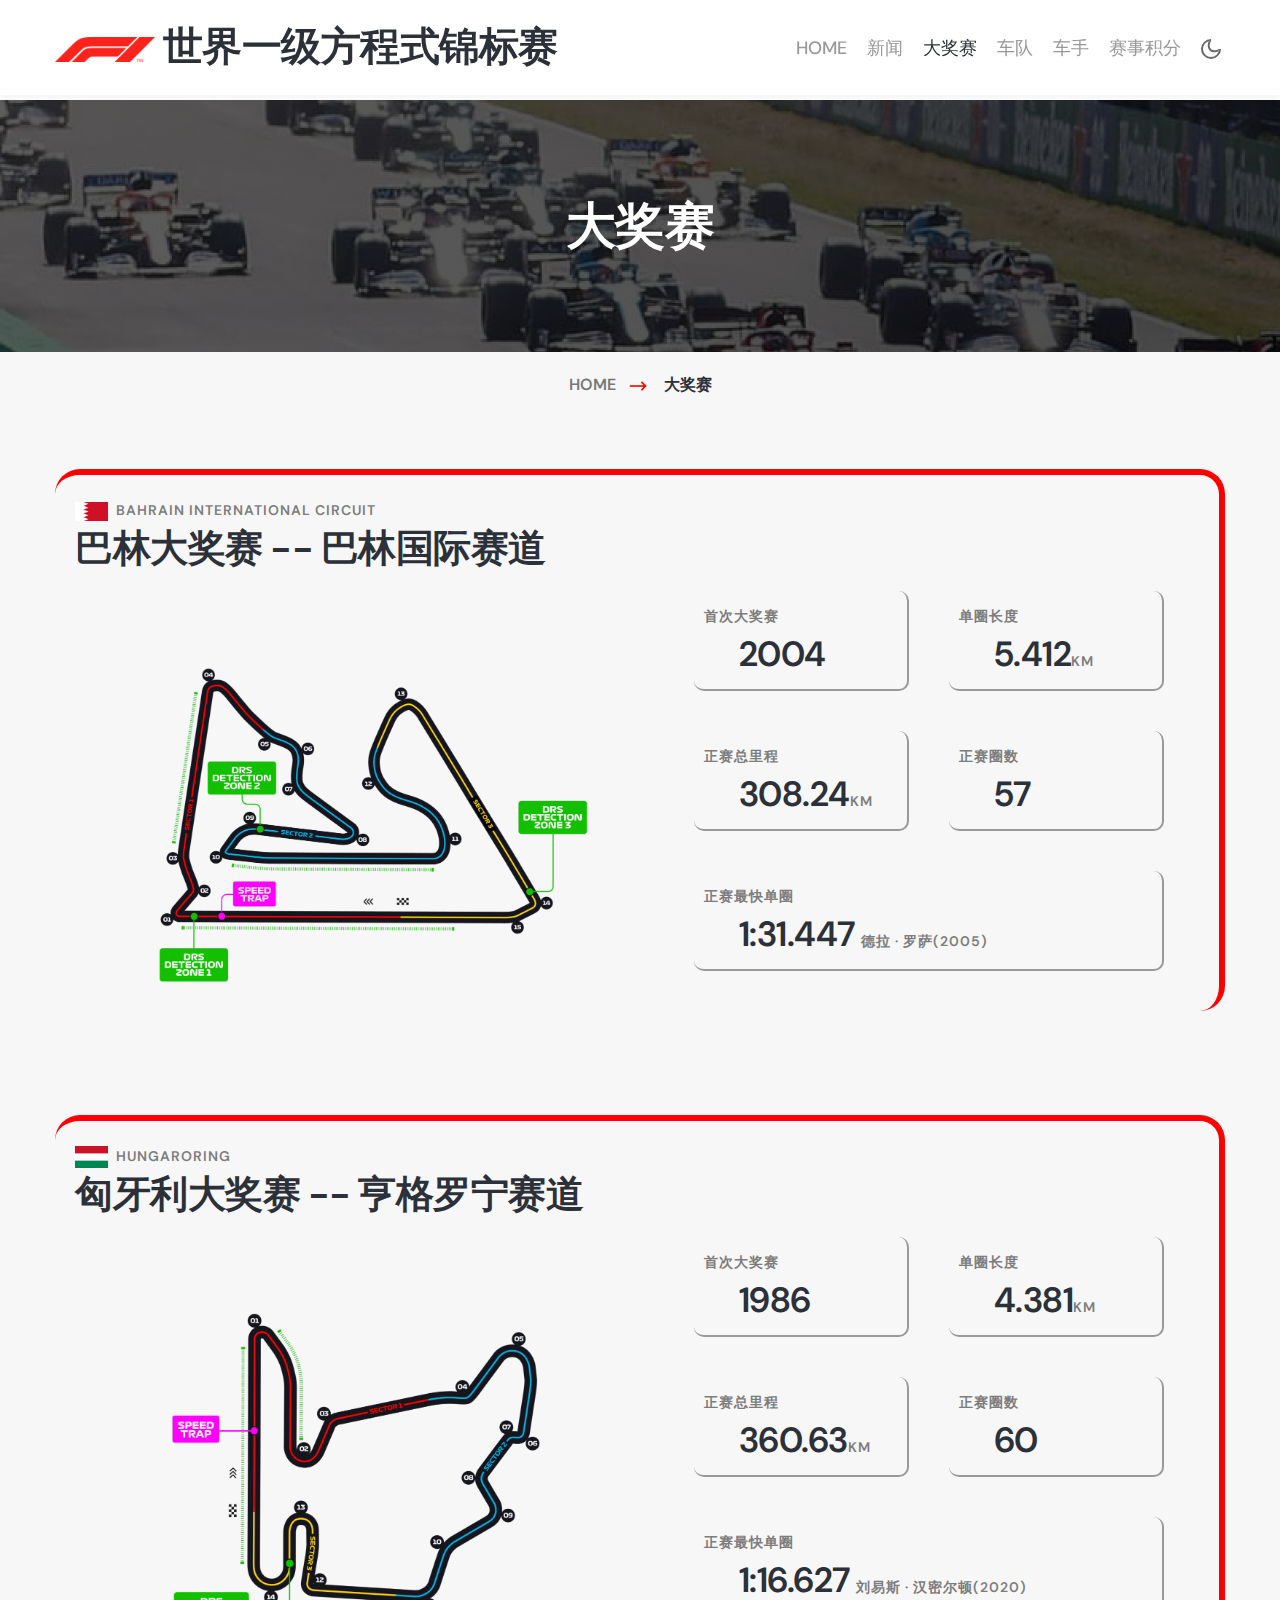
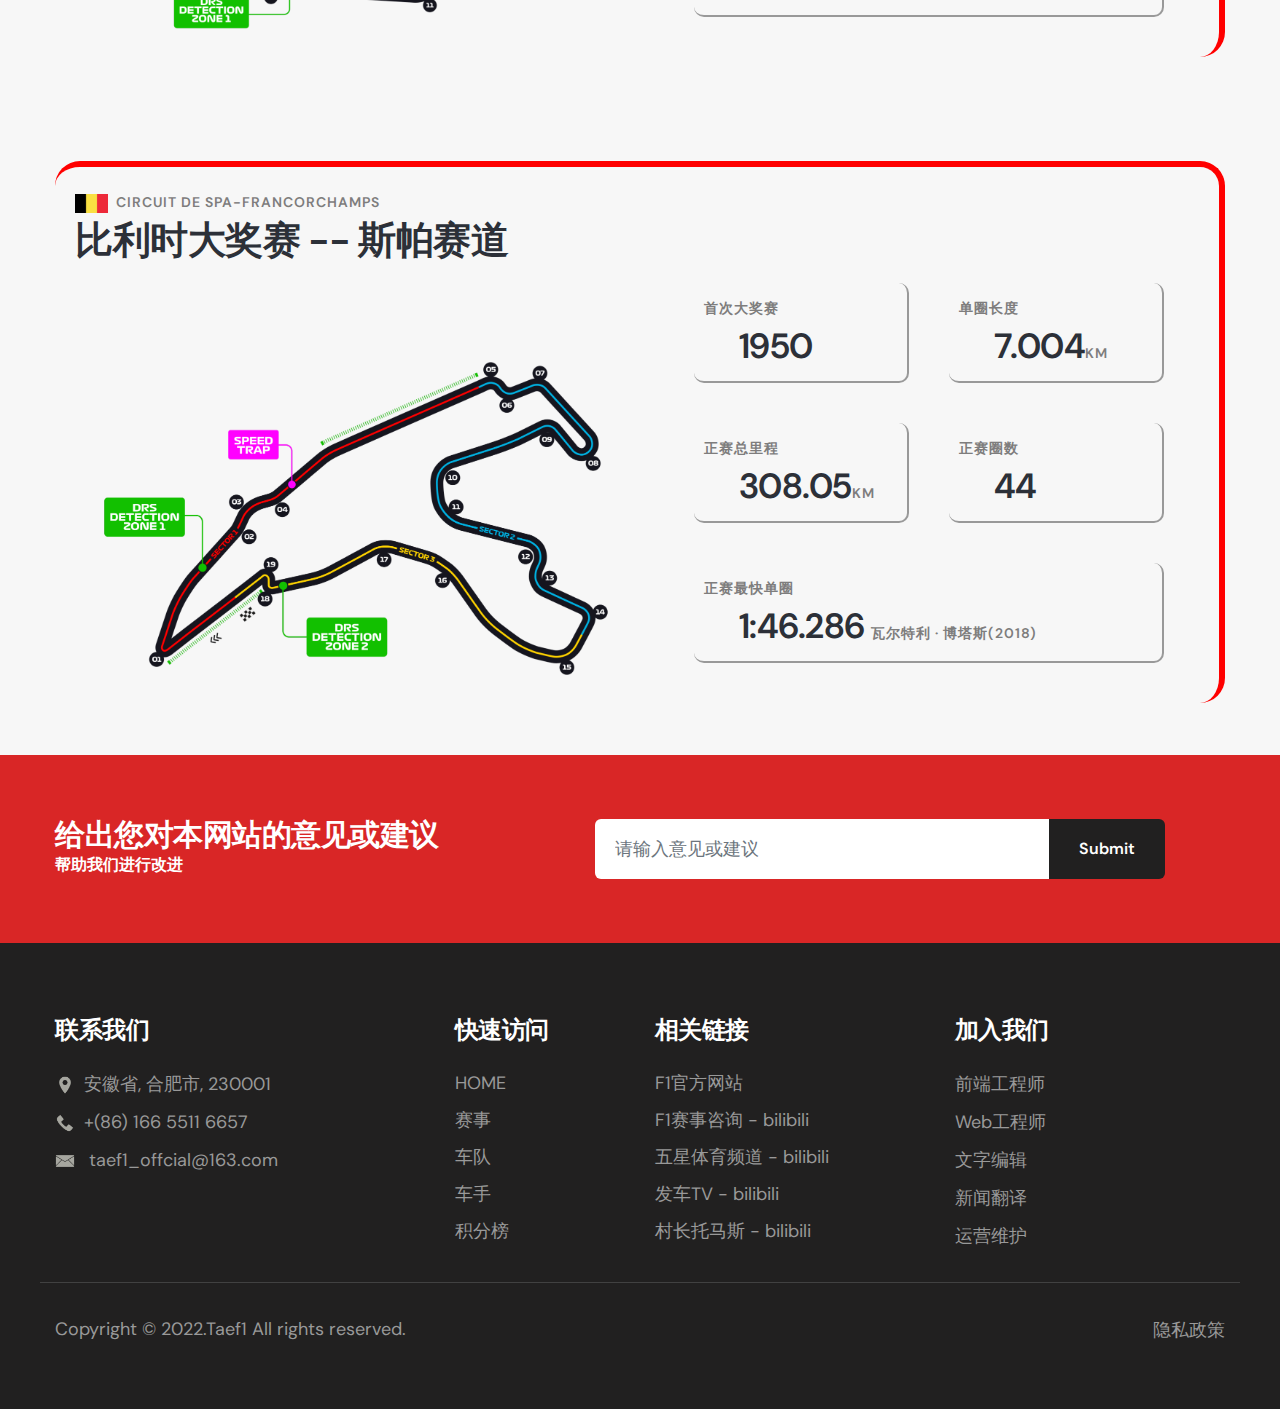
==== html/about.html @ f17443d4 "220803html_all" ====
<!doctype html>
<html lang="en">

<head>
    <!-- Required meta tags -->
    <meta charset="utf-8">
    <meta name="viewport" content="width=device-width, initial-scale=1, shrink-to-fit=no">

    <title>大奖赛</title>

    <!-- Google fonts -->
    <link href="https://fonts.googleapis.com/css2?family=DM+Sans:wght@400;700&display=swap" rel="stylesheet">

    <!-- Template CSS -->
    <link rel="stylesheet" href="assets/css/style-starter.css">
    <link rel="icon" href="assets/images/hel.ico" type="image/x-icon">
</head>

<body>
    <!-- header -->
    <header id="site-header" class="fixed-top">
        <section class="w3l-header-4">
            <div class="container">
                <nav class="navbar navbar-expand-lg navbar-light">
                    <h1>
                        <a class="navbar-brand" href="index.html">
                            <img src="assets/images/f1logo.png" alt="logo"
                                 class="img-fluid" width="100" height="77">
                            世界一级方程式锦标赛
                        </a>
                    </h1>
                    <button class="navbar-toggler collapsed" type="button" data-toggle="collapse" data-target="#navbarNav"
                            aria-controls="navbarNav" aria-expanded="false" aria-label="Toggle navigation">
                        <img src="assets/images/menu.png" alt="logo"
                             class="img-fluid" width="20">
                    </button>

                    <div class="collapse navbar-collapse" id="navbarNav">
                        <ul class="navbar-nav ml-auto">
                            <li class="nav-item @@home_active">
                                <a class="nav-link" href="index.html">HOME</a>
                            </li>
                            <li class="nav-item @@about_active">
                                <a class="nav-link" href="news.html">新闻</a>
                            </li>
                            <li class="nav-item active">
                                <a class="nav-link" href="about.html">大奖赛</a>
                            </li>
                            <li class="nav-item @@teams__active">
                                <a class="nav-link" href="services.html">车队</a>
                            </li>
                            <li class="nav-item @@drivers__active">
                                <a class="nav-link" href="contact.html">车手</a>
                            </li>
                            <li class="nav-item @@points__active">
                                <a class="nav-link" href="points.html">赛事积分</a>
                            </li>
                        </ul>

                        <!-- //toggle switch for light and dark theme -->
                    </div>
                    <!-- toggle switch for light and dark theme -->
                    <div class="mobile-position">
                        <nav class="navigation">
                            <div class="theme-switch-wrapper">
                                <label class="theme-switch" for="checkbox">
                                    <input type="checkbox" id="checkbox">
                                    <div class="mode-container">
                                        <i class="gg-sun"></i>
                                        <i class="gg-moon"></i>
                                    </div>
                                </label>
                            </div>
                        </nav>
                    </div>
                </nav>
            </div>
        </section>
    </header>
    <!-- //header -->

    <section class="w3l-about-breadcrumb">
        <div class="breadcrumb-bg-about py-5">
            <div class="container py-lg-5 py-md-3">
                <h2 class="title">大奖赛</h2>
            </div>
        </div>
    </section>
    <section class="w3l-breadcrumb">
        <div class="container">
            <ul class="breadcrumbs-custom-path">
                <li><a href="index.html">HOME</a></li>
                <li class="active">
                    &ensp;<img src="assets/images/arrow.png" alt="arr"
                               class="img-fluid" width="20" height="20" />&ensp;&ensp;大奖赛
                </li>
            </ul>
        </div>
    </section>
    <!--巴林大奖赛-->
    <section class="w3l-bottom-grids-6 py-1" id="bah">
        <div class="container py-lg-5 py-md-3">
            <div class="about-block">
                <div class="grid" id="gridintrod">
                    <h6 class="title-small">
                        <img src="assets/images/bahflag.png" alt="bahflag"
                             class="img-fluid"
                             width="33" height="30">&ensp;Bahrain International Circuit
                    </h6>
                    <h3 class="title-big">
                        巴林大奖赛 -- 巴林国际赛道
                    </h3>
                    <div class="midd-w3 py-0">
                        <div class="container py-lg-0 py-md-3">
                            <div class="row">
                                <div class="col-lg-6-5">
                                    <div class="position-relative">
                                        <br /><br /><br /><br />
                                        <img src="assets/images/grid/bah.png"
                                             alt="playeroftheday"
                                             class="radius-image img-fluid">
                                    </div>
                                </div>

                                <div class="col-lg-6 mt-lg-0 mt-md-5 mt-4 align-self">
                                    <p class="mt-4">
                                        <div class="grid-small">
                                            <h3 class="title-small">单圈长度</h3>
                                            <h3 class="title-big-g">
                                                &emsp;5.412<span class="spanStyle">km</span>
                                            </h3>
                                        </div>
                                        <div class="grid-small">
                                            <h3 class="title-small">首次大奖赛</h3>
                                            <h3 class="title-big-g">&emsp;2004</h3>
                                        </div>
                                    </p>
                                    <div class="grid-small">
                                        <h3 class="title-small">正赛圈数</h3>
                                        <h3 class="title-big-g">&emsp;57</h3>
                                    </div>
                                    <div class="grid-small">
                                        <h3 class="title-small">正赛总里程</h3>
                                        <h3 class="title-big-g">
                                            &emsp;308.24<span class="spanStyle">km</span>
                                        </h3>
                                    </div>
                                    <div class="grid-small-fast">
                                        <h3 class="title-small">正赛最快单圈</h3>
                                        <h3 class="title-big-g">
                                            &emsp;1:31.447
                                            <span class="spanStyle">德拉 · 罗萨(2005)</span>
                                        </h3>
                                    </div>
                                </div>
                            </div>
                        </div>
                    </div>
                </div>
            </div>
        </div>
    </section>
    <!--/巴林大奖赛-->
    <!--匈牙利大奖赛-->
    <section class="w3l-bottom-grids-6 py-1" id="hung">
        <div class="container py-lg-5 py-md-3">
            <div class="about-block">
                <div class="grid" id="gridintrod">
                    <h6 class="title-small">
                        <img src="assets/images/hungf.png" alt="rank"
                             class="img-fluid"
                             width="33" height="30">&ensp;Hungaroring
                    </h6>
                    <h3 class="title-big">
                        匈牙利大奖赛 -- 亨格罗宁赛道
                    </h3>
                    <div class="midd-w3 py-0">
                        <div class="container py-lg-0 py-md-3">
                            <div class="row">
                                <div class="col-lg-6-5">
                                    <div class="position-relative">
                                        <br /><br /><br /><br />
                                        <img src="assets/images/hung.png"
                                             alt="playeroftheday"
                                             class="radius-image img-fluid">
                                    </div>
                                </div>

                                <div class="col-lg-6 mt-lg-0 mt-md-5 mt-4 align-self">
                                    <p class="mt-4">
                                        <div class="grid-small">
                                            <h3 class="title-small">单圈长度</h3>
                                            <h3 class="title-big-g">
                                                &emsp;4.381<span class="spanStyle">km</span>
                                            </h3>
                                        </div>
                                        <div class="grid-small">
                                            <h3 class="title-small">首次大奖赛</h3>
                                            <h3 class="title-big-g">&emsp;1986</h3>
                                        </div>
                                    </p>
                                    <div class="grid-small">
                                        <h3 class="title-small">正赛圈数</h3>
                                        <h3 class="title-big-g">&emsp;60</h3>
                                    </div>
                                    <div class="grid-small">
                                        <h3 class="title-small">正赛总里程</h3>
                                        <h3 class="title-big-g">
                                            &emsp;360.63<span class="spanStyle">km</span>
                                        </h3>
                                    </div>
                                    <div class="grid-small-fast">
                                        <h3 class="title-small">正赛最快单圈</h3>
                                        <h3 class="title-big-g">
                                            &emsp;1:16.627
                                            <span class="spanStyle">刘易斯 · 汉密尔顿(2020)</span>
                                        </h3>
                                    </div>
                                </div>
                            </div>
                        </div>
                    </div>
                </div>
            </div>
        </div>
    </section>
    <!--/匈牙利大奖赛-->
    <!--比利时大奖赛-->
    <section class="w3l-bottom-grids-6 py-1" id="bel">
        <div class="container py-lg-5 py-md-3">
            <div class="about-block">
                <div class="grid" id="gridintrod">
                    <h6 class="title-small">
                        <img src="assets/images/belflag.png" alt="rank"
                             class="img-fluid"
                             width="33" height="30">&ensp;Circuit de Spa-Francorchamps
                    </h6>
                    <h3 class="title-big">
                        比利时大奖赛 -- 斯帕赛道
                    </h3>
                    <div class="midd-w3 py-0">
                        <div class="container py-lg-0 py-md-3">
                            <div class="row">
                                <div class="col-lg-6-5">
                                    <div class="position-relative">
                                        <br /><br /><br /><br />
                                        <img src="assets/images/grid/bel.png"
                                             alt="belgrid"
                                             class="radius-image img-fluid">
                                    </div>
                                </div>

                                <div class="col-lg-6 mt-lg-0 mt-md-5 mt-4 align-self">
                                    <p class="mt-4">
                                        <div class="grid-small">
                                            <h3 class="title-small">单圈长度</h3>
                                            <h3 class="title-big-g">
                                                &emsp;7.004<span class="spanStyle">km</span>
                                            </h3>
                                        </div>
                                        <div class="grid-small">
                                            <h3 class="title-small">首次大奖赛</h3>
                                            <h3 class="title-big-g">&emsp;1950</h3>
                                        </div>
                                    </p>
                                    <div class="grid-small">
                                        <h3 class="title-small">正赛圈数</h3>
                                        <h3 class="title-big-g">&emsp;44</h3>
                                    </div>
                                    <div class="grid-small">
                                        <h3 class="title-small">正赛总里程</h3>
                                        <h3 class="title-big-g">
                                            &emsp;308.05<span class="spanStyle">km</span>
                                        </h3>
                                    </div>
                                    <div class="grid-small-fast">
                                        <h3 class="title-small">正赛最快单圈</h3>
                                        <h3 class="title-big-g">
                                            &emsp;1:46.286
                                            <span class="spanStyle">瓦尔特利 · 博塔斯(2018)</span>
                                        </h3>
                                    </div>
                                </div>
                            </div>
                        </div>
                    </div>
                </div>
            </div>
        </div>
    </section>
    <!--/比利时大奖赛-->
    <!-- suggesstion -->
    <section class="w3l-forms-9" id="newsletter">
        <div class="main-w3 py-5 bg-primary">
            <div class="container py-lg-3">
                <div class="row align-items-center">
                    <div class="main-midd col-lg-6">
                        <h4 class="title-head">给出您对本网站的意见或建议</h4>
                        <p>帮助我们进行改进</p>
                    </div>
                    <div class="main-midd-2 col-lg-6 mt-lg-0 mt-4">
                        <form action="#url" method="GET" class="rightside-form">
                            <input type="email" class="form-control" name="email" placeholder="请输入意见或建议">
                            <button class="btn" type="submit">Submit</button>
                        </form>
                    </div>
                </div>
            </div>
        </div>
    </section>
    <!-- /suggesstion -->
    <!-- footer -->
    <section class="w3l-footer-29-main" id="footer">
        <div class="footer-29 py-5">
            <div class="container pb-lg-3">
                <div class="row footer-top-29">
                    <div class="col-lg-4 col-md-6 footer-list-29 footer-1 mt-md-4">
                        <h6 class="footer-title-29">联系我们</h6>
                        <ul>
                            <li>
                                <p>
                                    <img src="assets/images/location.png" width="20" height="20">&ensp;安徽省, 合肥市, 230001
                                </p>
                            </li>
                            <li><p><img src="assets/images/call.png" width="20" height="20">&ensp;+(86) 166 5511 6657</p></li>
                            <li>
                                <p>
                                    <img src="assets/images/mail.png" width="20" height="20">
                                    &ensp;taef1_offcial@163.com
                                </p>
                            </li>
                        </ul>
                    </div>
                    <div class="col-lg-2 col-md-6 col-6 footer-list-29 footer-4 mt-4">
                        <ul>
                            <h6 class="footer-title-29">快速访问</h6>
                            <li><a href="index.html">HOME</a></li>
                            <li><a href="about.html">赛事</a></li>
                            <li><a href="services.html">车队</a></li>
                            <li><a href="contact.html">车手</a></li>
                            <li><a href="points.html">积分榜</a></li>
                        </ul>
                    </div>
                    <div class="col-lg-3 col-md-6 col-6 footer-list-29 footer-2 mt-4">
                        <ul>
                            <h6 class="footer-title-29">相关链接</h6>
                            <li><a href="https://www.formula1.com/" target="_blank">F1官方网站</a></li>
                            <li>
                                <a href="https://space.bilibili.com/65125803/?spm_id_from=333.999.0.0"
                                   target="_blank">F1赛事咨询 - bilibili</a>
                            </li>
                            <li>
                                <a href="https://space.bilibili.com/450103302/?spm_id_from=333.999.0.0"
                                   target="_blank">五星体育频道 - bilibili</a>
                            </li>
                            <li>
                                <a href="https://space.bilibili.com/514132752/?spm_id_from=333.999.0.0"
                                   target="_blank">发车TV - bilibili</a>
                            </li>
                            <li>
                                <a href="https://space.bilibili.com/435203110/?spm_id_from=333.999.0.0"
                                   target="_blank">村长托马斯 - bilibili</a>
                            </li>
                        </ul>
                    </div>

                    <div class="col-lg-3 col-md-6 footer-list-29 footer-3 mt-4">
                        <div class="properties">
                            <h6 class="footer-title-29">加入我们</h6>
                            <ul>
                                <li>
                                    <p>前端工程师</p>
                                </li>
                                <li>
                                    <p>Web工程师</p>
                                </li>
                                <li>
                                    <p>文字编辑</p>
                                </li>
                                <li>
                                    <p>新闻翻译</p>
                                </li>
                                <li>
                                    <p>运营维护</p>
                                </li>
                            </ul>
                        </div>
                    </div>
                </div>
                <div class="row bottom-copies">
                    <p class="copy-footer-29 col-lg-8">Copyright &copy; 2022.Taef1 All rights reserved.</p>
                    <ul class="list-btm-29 col-lg-4">
                        <li><a href="#link">隐私政策</a></li>
                    </ul>
                </div>
            </div>
        </div>
        <!-- move top -->
        <button onclick="topFunction()" id="movetop" class="bg-primary" title="Go to top">
            <img class="img-fluid" src="assets/images/up.png" width="20" />
        </button>
        <script>
            // When the user scrolls down 20px from the top of the document, show the button
            window.onscroll = function () {
                scrollFunction()
            };

            function scrollFunction() {
                if (document.body.scrollTop > 20 || document.documentElement.scrollTop > 20) {
                    document.getElementById("movetop").style.display = "block";
                } else {
                    document.getElementById("movetop").style.display = "none";
                }
            }

            // When the user clicks on the button, scroll to the top of the document
            function topFunction() {
                document.body.scrollTop = 0;
                document.documentElement.scrollTop = 0;
            }
        </script>
        <!-- /move top -->
    </section>
    <!-- // footer -->

    <script src="assets/js/jquery-3.3.1.min.js"></script> <!-- Common jquery plugin -->

    <script src="assets/js/theme-change.js"></script><!-- theme switch js (light and dark)-->
    <!-- magnific popup -->
    <script src="assets/js/jquery.magnific-popup.min.js"></script>
    <script>
        $(document).ready(function () {
            $('.popup-with-zoom-anim').magnificPopup({
                type: 'inline',

                fixedContentPos: false,
                fixedBgPos: true,

                overflowY: 'auto',

                closeBtnInside: true,
                preloader: false,

                midClick: true,
                removalDelay: 300,
                mainClass: 'my-mfp-zoom-in'
            });

            $('.popup-with-move-anim').magnificPopup({
                type: 'inline',

                fixedContentPos: false,
                fixedBgPos: true,

                overflowY: 'auto',

                closeBtnInside: true,
                preloader: false,

                midClick: true,
                removalDelay: 300,
                mainClass: 'my-mfp-slide-bottom'
            });
        });
    </script>
    <!-- magnific popup -->

    <script src="assets/js/owl.carousel.js"></script>
    <!-- script for tesimonials carousel slider -->
    <script>
        $(document).ready(function () {
            $("#owl-demo1").owlCarousel({
                loop: true,
                margin: 20,
                nav: false,
                responsiveClass: true,
                responsive: {
                    0: {
                        items: 1,
                        nav: false
                    },
                    736: {
                        items: 1,
                        nav: false
                    },
                    1000: {
                        items: 2,
                        nav: false,
                        loop: false
                    }
                }
            })
        })
    </script>
    <!-- //script for tesimonials carousel slider -->
    <!--/MENU-JS-->
    <script>
        $(window).on("scroll", function () {
            var scroll = $(window).scrollTop();

            if (scroll >= 80) {
                $("#site-header").addClass("nav-fixed");
            } else {
                $("#site-header").removeClass("nav-fixed");
            }
        });

        //Main navigation Active Class Add Remove
        $(".navbar-toggler").on("click", function () {
            $("header").toggleClass("active");
        });
        $(document).on("ready", function () {
            if ($(window).width() > 991) {
                $("header").removeClass("active");
            }
            $(window).on("resize", function () {
                if ($(window).width() > 991) {
                    $("header").removeClass("active");
                }
            });
        });
    </script>
    <!--//MENU-JS-->
    <!-- disable body scroll which navbar is in active -->
    <script>
        $(function () {
            $('.navbar-toggler').click(function () {
                $('body').toggleClass('noscroll');
            })
        });
    </script>
    <!-- //disable body scroll which navbar is in active -->
    <!--bootstrap-->
    <script src="assets/js/bootstrap.min.js"></script>
    <!-- //bootstrap-->
</body>

    </html>
---- html/assets/css/style-starter.css ----
@charset "UTF-8";

/*--
Author: W3layouts
Author URL: http://w3layouts.com
--*/
/*!
 * Bootstrap v4.4.1 (https://getbootstrap.com/)
 * Copyright 2011-2019 The Bootstrap Authors
 * Copyright 2011-2019 Twitter, Inc.
 * Licensed under MIT (https://github.com/twbs/bootstrap/blob/master/LICENSE)
 */
:root {
    --blue: #007bff;
    --indigo: #6610f2;
    --purple: #6f42c1;
    --pink: #e83e8c;
    --red: #dc3545;
    --orange: #fd7e14;
    --yellow: #ffc107;
    --green: #28a745;
    --teal: #20c997;
    --cyan: #17a2b8;
    --white: #fff;
    --gray: #6c757d;
    --gray-dark: #343a40;
    --primary: #d92626;
    --secondary: #6c757d;
    --success: #28a745;
    --info: #17a2b8;
    --warning: #ffc107;
    --danger: #dc3545;
    --light: #f8f9fa;
    --dark: #343a40;
    --breakpoint-xs: 0;
    --breakpoint-sm: 576px;
    --breakpoint-md: 768px;
    --breakpoint-lg: 992px;
    --breakpoint-xl: 1200px;
    --font-family-sans-serif: -apple-system, BlinkMacSystemFont, "Segoe UI", Roboto, "Helvetica Neue", Arial, "Noto Sans", sans-serif, "Apple Color Emoji", "Segoe UI Emoji", "Segoe UI Symbol", "Noto Color Emoji";
    --font-family-monospace: SFMono-Regular, Menlo, Monaco, Consolas, "Liberation Mono", "Courier New", monospace;
}

*,
*::before,
*::after {
    box-sizing: border-box;
}

html {
    font-family: sans-serif;
    line-height: 1.15;
    -webkit-text-size-adjust: 100%;
    -webkit-tap-highlight-color: rgba(0, 0, 0, 0);
}

article,
aside,
figcaption,
figure,
footer,
header,
hgroup,
main,
nav,
section {
    display: block;
}

body {
    margin: 0;
    font-family: -apple-system, BlinkMacSystemFont, "Segoe UI", Roboto, "Helvetica Neue", Arial, "Noto Sans", sans-serif, "Apple Color Emoji", "Segoe UI Emoji", "Segoe UI Symbol", "Noto Color Emoji";
    font-size: 1rem;
    font-weight: 400;
    line-height: 1.5;
    color: #212529;
    text-align: left;
    background-color: #fff;
}

[tabindex="-1"]:focus:not(:focus-visible) {
    outline: 0 !important;
}

hr {
    box-sizing: content-box;
    height: 0;
    overflow: visible;
}

h1,
h2,
h3,
h4,
h5,
h6 {
    margin-top: 0;
    margin-bottom: 0.5rem;
}

p {
    margin-top: 0;
    margin-bottom: 1rem;
}

abbr[title],
abbr[data-original-title] {
    text-decoration: underline;
    -webkit-text-decoration: underline dotted;
    text-decoration: underline dotted;
    cursor: help;
    border-bottom: 0;
    -webkit-text-decoration-skip-ink: none;
    text-decoration-skip-ink: none;
}

address {
    margin-bottom: 1rem;
    font-style: normal;
    line-height: inherit;
}

ol,
ul,
dl {
    margin-top: 0;
    margin-bottom: 1rem;
}

ol ol,
ul ul,
ol ul,
ul ol {
    margin-bottom: 0;
}

dt {
    font-weight: 700;
}

dd {
    margin-bottom: .5rem;
    margin-left: 0;
}

blockquote {
    margin: 0 0 1rem;
}

b,
strong {
    font-weight: bolder;
}

small {
    font-size: 80%;
}

sub,
sup {
    position: relative;
    font-size: 75%;
    line-height: 0;
    vertical-align: baseline;
}

sub {
    bottom: -.25em;
}

sup {
    top: -.5em;
}

a {
    color: #d92626;
    text-decoration: none;
    background-color: transparent;
}

a:hover {
    color: #981b1b;
    text-decoration: underline;
}

a:not([href]) {
    color: inherit;
    text-decoration: none;
}

a:not([href]):hover {
    color: inherit;
    text-decoration: none;
}

pre,
code,
kbd,
samp {
    font-family: SFMono-Regular, Menlo, Monaco, Consolas, "Liberation Mono", "Courier New", monospace;
    font-size: 1em;
}

pre {
    margin-top: 0;
    margin-bottom: 1rem;
    overflow: auto;
}

figure {
    margin: 0 0 1rem;
}

img {
    vertical-align: middle;
    border-style: none;
}

svg {
    overflow: hidden;
    vertical-align: middle;
}

table {
    border-collapse: collapse;
}

caption {
    padding-top: 0.75rem;
    padding-bottom: 0.75rem;
    color: #6c757d;
    text-align: left;
    caption-side: bottom;
}

th {
    text-align: inherit;
}

label {
    display: inline-block;
    margin-bottom: 0.5rem;
}

button {
    border-radius: 0;
}

button:focus {
    outline: 1px dotted;
    outline: 5px auto -webkit-focus-ring-color;
}

input,
button,
select,
optgroup,
textarea {
    margin: 0;
    font-family: inherit;
    font-size: inherit;
    line-height: inherit;
}

button,
input {
    overflow: visible;
}

button,
select {
    text-transform: none;
}

select {
    word-wrap: normal;
}

button,
[type="button"],
[type="reset"],
[type="submit"] {
    -webkit-appearance: button;
}

button:not(:disabled),
[type="button"]:not(:disabled),
[type="reset"]:not(:disabled),
[type="submit"]:not(:disabled) {
    cursor: pointer;
}

button::-moz-focus-inner,
[type="button"]::-moz-focus-inner,
[type="reset"]::-moz-focus-inner,
[type="submit"]::-moz-focus-inner {
    padding: 0;
    border-style: none;
}

input[type="radio"],
input[type="checkbox"] {
    box-sizing: border-box;
    padding: 0;
}

input[type="date"],
input[type="time"],
input[type="datetime-local"],
input[type="month"] {
    -webkit-appearance: listbox;
}

textarea {
    overflow: auto;
    resize: vertical;
}

fieldset {
    min-width: 0;
    padding: 0;
    margin: 0;
    border: 0;
}

legend {
    display: block;
    width: 100%;
    max-width: 100%;
    padding: 0;
    margin-bottom: .5rem;
    font-size: 1.5rem;
    line-height: inherit;
    color: inherit;
    white-space: normal;
}

@media (max-width: 1200px) {
    legend {
        font-size: calc(1.275rem + 0.3vw);
    }
}

progress {
    vertical-align: baseline;
}

[type="number"]::-webkit-inner-spin-button,
[type="number"]::-webkit-outer-spin-button {
    height: auto;
}

[type="search"] {
    outline-offset: -2px;
    -webkit-appearance: none;
}

[type="search"]::-webkit-search-decoration {
    -webkit-appearance: none;
}

::-webkit-file-upload-button {
    font: inherit;
    -webkit-appearance: button;
}

output {
    display: inline-block;
}

summary {
    display: list-item;
    cursor: pointer;
}

template {
    display: none;
}

[hidden] {
    display: none !important;
}

h1,
h2,
h3,
h4,
h5,
h6,
.h1,
.h2,
.h3,
.h4,
.h5,
.h6 {
    margin-bottom: 0.5rem;
    font-weight: 500;
    line-height: 1.2;
}

h1,
.h1 {
    font-size: 2.5rem;
}

@media (max-width: 1200px) {

    h1,
    .h1 {
        font-size: calc(1.375rem + 1.5vw);
    }
}

h2,
.h2 {
    font-size: 2rem;
}

@media (max-width: 1200px) {

    h2,
    .h2 {
        font-size: calc(1.325rem + 0.9vw);
    }
}

h3,
.h3 {
    font-size: 1.75rem;
}

@media (max-width: 1200px) {

    h3,
    .h3 {
        font-size: calc(1.3rem + 0.6vw);
    }
}

h4,
.h4 {
    font-size: 1.5rem;
}

@media (max-width: 1200px) {

    h4,
    .h4 {
        font-size: calc(1.275rem + 0.3vw);
    }
}

h5,
.h5 {
    font-size: 1.25rem;
}

h6,
.h6 {
    font-size: 1rem;
}

.lead {
    font-size: 1.25rem;
    font-weight: 300;
}

.display-1 {
    font-size: 6rem;
    font-weight: 300;
    line-height: 1.2;
}

@media (max-width: 1200px) {
    .display-1 {
        font-size: calc(1.725rem + 5.7vw);
    }
}

.display-2 {
    font-size: 5.5rem;
    font-weight: 300;
    line-height: 1.2;
}

@media (max-width: 1200px) {
    .display-2 {
        font-size: calc(1.675rem + 5.1vw);
    }
}

.display-3 {
    font-size: 4.5rem;
    font-weight: 300;
    line-height: 1.2;
}

@media (max-width: 1200px) {
    .display-3 {
        font-size: calc(1.575rem + 3.9vw);
    }
}

.display-4 {
    font-size: 3.5rem;
    font-weight: 300;
    line-height: 1.2;
}

@media (max-width: 1200px) {
    .display-4 {
        font-size: calc(1.475rem + 2.7vw);
    }
}

hr {
    margin-top: 1rem;
    margin-bottom: 1rem;
    border: 0;
    border-top: 1px solid rgba(0, 0, 0, 0.1);
}

small,
.small {
    font-size: 80%;
    font-weight: 400;
}

mark,
.mark {
    padding: 0.2em;
    background-color: #fcf8e3;
}

.list-unstyled {
    padding-left: 0;
    list-style: none;
}

.list-inline {
    padding-left: 0;
    list-style: none;
}

.list-inline-item {
    display: inline-block;
}

.list-inline-item:not(:last-child) {
    margin-right: 0.5rem;
}

.initialism {
    font-size: 90%;
    text-transform: uppercase;
}

.blockquote {
    margin-bottom: 1rem;
    font-size: 1.25rem;
}

.blockquote-footer {
    display: block;
    font-size: 80%;
    color: #6c757d;
}

.blockquote-footer::before {
    content: "\2014\00A0";
}

.img-fluid {
    max-width: 100%;
    height: auto;
}

.img-thumbnail {
    padding: 0.25rem;
    background-color: #fff;
    border: 1px solid #dee2e6;
    border-radius: 0.25rem;
    max-width: 100%;
    height: auto;
}

.figure {
    display: inline-block;
}

.figure-img {
    margin-bottom: 0.5rem;
    line-height: 1;
}

.figure-caption {
    font-size: 90%;
    color: #6c757d;
}

code {
    font-size: 87.5%;
    color: #e83e8c;
    word-wrap: break-word;
}

a>code {
    color: inherit;
}

kbd {
    padding: 0.2rem 0.4rem;
    font-size: 87.5%;
    color: #fff;
    background-color: #212529;
    border-radius: 0.2rem;
}

kbd kbd {
    padding: 0;
    font-size: 100%;
    font-weight: 700;
}

pre {
    display: block;
    font-size: 87.5%;
    color: #212529;
}

pre code {
    font-size: inherit;
    color: inherit;
    word-break: normal;
}

.pre-scrollable {
    max-height: 340px;
    overflow-y: scroll;
}

.container {
    width: 100%;
    padding-right: 15px;
    padding-left: 15px;
    margin-right: auto;
    margin-left: auto;
}

@media (min-width: 576px) {
    .container {
        max-width: 540px;
    }
}

@media (min-width: 768px) {
    .container {
        max-width: 720px;
    }
}

@media (min-width: 992px) {
    .container {
        max-width: 960px;
    }
}

@media (min-width: 1200px) {
    .container {
        max-width: 1140px;
    }
}

.container-fluid,
.container-sm,
.container-md,
.container-lg,
.container-xl {
    width: 100%;
    padding-right: 15px;
    padding-left: 15px;
    margin-right: auto;
    margin-left: auto;
}

@media (min-width: 576px) {

    .container,
    .container-sm {
        max-width: 540px;
    }
}

@media (min-width: 768px) {

    .container,
    .container-sm,
    .container-md {
        max-width: 720px;
    }
}

@media (min-width: 992px) {

    .container,
    .container-sm,
    .container-md,
    .container-lg {
        max-width: 960px;
    }
}

@media (min-width: 1200px) {

    .container,
    .container-sm,
    .container-md,
    .container-lg,
    .container-xl {
        max-width: 1140px;
    }
}

.row {
    display: flex;
    flex-wrap: wrap;
    margin-right: -15px;
    margin-left: -15px;
}

.no-gutters {
    margin-right: 0;
    margin-left: 0;
}

.no-gutters>.col,
.no-gutters>[class*="col-"] {
    padding-right: 0;
    padding-left: 0;
}

.col-1,
.col-2,
.col-3,
.col-4,
.col-5,
.col-6,
.col-7,
.col-8,
.col-9,
.col-10,
.col-11,
.col-12,
.col,
.col-auto,
.col-sm-1,
.col-sm-2,
.col-sm-3,
.col-sm-4,
.col-sm-5,
.col-sm-6,
.col-sm-7,
.col-sm-8,
.col-sm-9,
.col-sm-10,
.col-sm-11,
.col-sm-12,
.col-sm,
.col-sm-auto,
.col-md-1,
.col-md-2,
.col-md-3,
.col-md-4,
.col-md-5,
.col-md-6,
.col-md-7,
.col-md-8,
.col-md-9,
.col-md-10,
.col-md-11,
.col-md-12,
.col-md,
.col-md-auto,
.col-lg-1,
.col-lg-2,
.col-lg-3,
.col-lg-4,
.col-lg-5,
.col-lg-6,
.col-lg-7,
.col-lg-8,
.col-lg-9,
.col-lg-10,
.col-lg-11,
.col-lg-12,
.col-lg,
.col-lg-auto,
.col-xl-1,
.col-xl-2,
.col-xl-3,
.col-xl-4,
.col-xl-5,
.col-xl-6,
.col-xl-7,
.col-xl-8,
.col-xl-9,
.col-xl-10,
.col-xl-11,
.col-xl-12,
.col-xl,
.col-xl-auto {
    position: relative;
    width: 100%;
    padding-right: 15px;
    padding-left: 15px;
}

.col {
    flex-basis: 0;
    flex-grow: 1;
    max-width: 100%;
}

.row-cols-1>* {
    flex: 0 0 100%;
    max-width: 100%;
}

.row-cols-2>* {
    flex: 0 0 50%;
    max-width: 50%;
}

.row-cols-3>* {
    flex: 0 0 33.33333%;
    max-width: 33.33333%;
}

.row-cols-4>* {
    flex: 0 0 25%;
    max-width: 25%;
}

.row-cols-5>* {
    flex: 0 0 20%;
    max-width: 20%;
}

.row-cols-6>* {
    flex: 0 0 16.66667%;
    max-width: 16.66667%;
}

.col-auto {
    flex: 0 0 auto;
    width: auto;
    max-width: 100%;
}

.col-1 {
    flex: 0 0 8.33333%;
    max-width: 8.33333%;
}

.col-2 {
    flex: 0 0 16.66667%;
    max-width: 16.66667%;
}

.col-3 {
    flex: 0 0 25%;
    max-width: 25%;
}

.col-4 {
    flex: 0 0 33.33333%;
    max-width: 33.33333%;
}

.col-5 {
    flex: 0 0 41.66667%;
    max-width: 41.66667%;
}

.col-6 {
    flex: 0 0 50%;
    max-width: 50%;
}

.col-7 {
    flex: 0 0 58.33333%;
    max-width: 58.33333%;
}

.col-8 {
    flex: 0 0 66.66667%;
    max-width: 66.66667%;
}

.col-9 {
    flex: 0 0 75%;
    max-width: 75%;
}

.col-10 {
    flex: 0 0 83.33333%;
    max-width: 83.33333%;
}

.col-11 {
    flex: 0 0 91.66667%;
    max-width: 91.66667%;
}

.col-12 {
    flex: 0 0 100%;
    max-width: 100%;
}

.order-first {
    order: -1;
}

.order-last {
    order: 13;
}

.order-0 {
    order: 0;
}

.order-1 {
    order: 1;
}

.order-2 {
    order: 2;
}

.order-3 {
    order: 3;
}

.order-4 {
    order: 4;
}

.order-5 {
    order: 5;
}

.order-6 {
    order: 6;
}

.order-7 {
    order: 7;
}

.order-8 {
    order: 8;
}

.order-9 {
    order: 9;
}

.order-10 {
    order: 10;
}

.order-11 {
    order: 11;
}

.order-12 {
    order: 12;
}

.offset-1 {
    margin-left: 8.33333%;
}

.offset-2 {
    margin-left: 16.66667%;
}

.offset-3 {
    margin-left: 25%;
}

.offset-4 {
    margin-left: 33.33333%;
}

.offset-5 {
    margin-left: 41.66667%;
}

.offset-6 {
    margin-left: 50%;
}

.offset-7 {
    margin-left: 58.33333%;
}

.offset-8 {
    margin-left: 66.66667%;
}

.offset-9 {
    margin-left: 75%;
}

.offset-10 {
    margin-left: 83.33333%;
}

.offset-11 {
    margin-left: 91.66667%;
}

@media (min-width: 576px) {
    .col-sm {
        flex-basis: 0;
        flex-grow: 1;
        max-width: 100%;
    }

    .row-cols-sm-1>* {
        flex: 0 0 100%;
        max-width: 100%;
    }

    .row-cols-sm-2>* {
        flex: 0 0 50%;
        max-width: 50%;
    }

    .row-cols-sm-3>* {
        flex: 0 0 33.33333%;
        max-width: 33.33333%;
    }

    .row-cols-sm-4>* {
        flex: 0 0 25%;
        max-width: 25%;
    }

    .row-cols-sm-5>* {
        flex: 0 0 20%;
        max-width: 20%;
    }

    .row-cols-sm-6>* {
        flex: 0 0 16.66667%;
        max-width: 16.66667%;
    }

    .col-sm-auto {
        flex: 0 0 auto;
        width: auto;
        max-width: 100%;
    }

    .col-sm-1 {
        flex: 0 0 8.33333%;
        max-width: 8.33333%;
    }

    .col-sm-2 {
        flex: 0 0 16.66667%;
        max-width: 16.66667%;
    }

    .col-sm-3 {
        flex: 0 0 25%;
        max-width: 25%;
    }

    .col-sm-4 {
        flex: 0 0 33.33333%;
        max-width: 33.33333%;
    }

    .col-sm-5 {
        flex: 0 0 41.66667%;
        max-width: 41.66667%;
    }

    .col-sm-6 {
        flex: 0 0 50%;
        max-width: 50%;
    }

    .col-sm-7 {
        flex: 0 0 58.33333%;
        max-width: 58.33333%;
    }

    .col-sm-8 {
        flex: 0 0 66.66667%;
        max-width: 66.66667%;
    }

    .col-sm-9 {
        flex: 0 0 75%;
        max-width: 75%;
    }

    .col-sm-10 {
        flex: 0 0 83.33333%;
        max-width: 83.33333%;
    }

    .col-sm-11 {
        flex: 0 0 91.66667%;
        max-width: 91.66667%;
    }

    .col-sm-12 {
        flex: 0 0 100%;
        max-width: 100%;
    }

    .order-sm-first {
        order: -1;
    }

    .order-sm-last {
        order: 13;
    }

    .order-sm-0 {
        order: 0;
    }

    .order-sm-1 {
        order: 1;
    }

    .order-sm-2 {
        order: 2;
    }

    .order-sm-3 {
        order: 3;
    }

    .order-sm-4 {
        order: 4;
    }

    .order-sm-5 {
        order: 5;
    }

    .order-sm-6 {
        order: 6;
    }

    .order-sm-7 {
        order: 7;
    }

    .order-sm-8 {
        order: 8;
    }

    .order-sm-9 {
        order: 9;
    }

    .order-sm-10 {
        order: 10;
    }

    .order-sm-11 {
        order: 11;
    }

    .order-sm-12 {
        order: 12;
    }

    .offset-sm-0 {
        margin-left: 0;
    }

    .offset-sm-1 {
        margin-left: 8.33333%;
    }

    .offset-sm-2 {
        margin-left: 16.66667%;
    }

    .offset-sm-3 {
        margin-left: 25%;
    }

    .offset-sm-4 {
        margin-left: 33.33333%;
    }

    .offset-sm-5 {
        margin-left: 41.66667%;
    }

    .offset-sm-6 {
        margin-left: 50%;
    }

    .offset-sm-7 {
        margin-left: 58.33333%;
    }

    .offset-sm-8 {
        margin-left: 66.66667%;
    }

    .offset-sm-9 {
        margin-left: 75%;
    }

    .offset-sm-10 {
        margin-left: 83.33333%;
    }

    .offset-sm-11 {
        margin-left: 91.66667%;
    }
}

@media (min-width: 768px) {
    .col-md {
        flex-basis: 0;
        flex-grow: 1;
        max-width: 100%;
    }

    .row-cols-md-1>* {
        flex: 0 0 100%;
        max-width: 100%;
    }

    .row-cols-md-2>* {
        flex: 0 0 50%;
        max-width: 50%;
    }

    .row-cols-md-3>* {
        flex: 0 0 33.33333%;
        max-width: 33.33333%;
    }

    .row-cols-md-4>* {
        flex: 0 0 25%;
        max-width: 25%;
    }

    .row-cols-md-5>* {
        flex: 0 0 20%;
        max-width: 20%;
    }

    .row-cols-md-6>* {
        flex: 0 0 16.66667%;
        max-width: 16.66667%;
    }

    .col-md-auto {
        flex: 0 0 auto;
        width: auto;
        max-width: 100%;
    }

    .col-md-1 {
        flex: 0 0 8.33333%;
        max-width: 8.33333%;
    }

    .col-md-2 {
        flex: 0 0 16.66667%;
        max-width: 16.66667%;
    }

    .col-md-3 {
        flex: 0 0 25%;
        max-width: 25%;
    }

    .col-md-4 {
        flex: 0 0 33.33333%;
        max-width: 33.33333%;
    }

    .col-md-5 {
        flex: 0 0 41.66667%;
        max-width: 41.66667%;
    }

    .col-md-6 {
        flex: 0 0 50%;
        max-width: 50%;
    }

    .col-md-7 {
        flex: 0 0 58.33333%;
        max-width: 58.33333%;
    }

    .col-md-8 {
        flex: 0 0 66.66667%;
        max-width: 66.66667%;
    }

    .col-md-9 {
        flex: 0 0 75%;
        max-width: 75%;
    }

    .col-md-10 {
        flex: 0 0 83.33333%;
        max-width: 83.33333%;
    }

    .col-md-11 {
        flex: 0 0 91.66667%;
        max-width: 91.66667%;
    }

    .col-md-12 {
        flex: 0 0 100%;
        max-width: 100%;
    }

    .order-md-first {
        order: -1;
    }

    .order-md-last {
        order: 13;
    }

    .order-md-0 {
        order: 0;
    }

    .order-md-1 {
        order: 1;
    }

    .order-md-2 {
        order: 2;
    }

    .order-md-3 {
        order: 3;
    }

    .order-md-4 {
        order: 4;
    }

    .order-md-5 {
        order: 5;
    }

    .order-md-6 {
        order: 6;
    }

    .order-md-7 {
        order: 7;
    }

    .order-md-8 {
        order: 8;
    }

    .order-md-9 {
        order: 9;
    }

    .order-md-10 {
        order: 10;
    }

    .order-md-11 {
        order: 11;
    }

    .order-md-12 {
        order: 12;
    }

    .offset-md-0 {
        margin-left: 0;
    }

    .offset-md-1 {
        margin-left: 8.33333%;
    }

    .offset-md-2 {
        margin-left: 16.66667%;
    }

    .offset-md-3 {
        margin-left: 25%;
    }

    .offset-md-4 {
        margin-left: 33.33333%;
    }

    .offset-md-5 {
        margin-left: 41.66667%;
    }

    .offset-md-6 {
        margin-left: 50%;
    }

    .offset-md-7 {
        margin-left: 58.33333%;
    }

    .offset-md-8 {
        margin-left: 66.66667%;
    }

    .offset-md-9 {
        margin-left: 75%;
    }

    .offset-md-10 {
        margin-left: 83.33333%;
    }

    .offset-md-11 {
        margin-left: 91.66667%;
    }
}

@media (min-width: 992px) {
    .col-lg {
        flex-basis: 0;
        flex-grow: 1;
        max-width: 100%;
    }

    .row-cols-lg-1>* {
        flex: 0 0 100%;
        max-width: 100%;
    }

    .row-cols-lg-2>* {
        flex: 0 0 50%;
        max-width: 50%;
    }

    .row-cols-lg-3>* {
        flex: 0 0 33.33333%;
        max-width: 33.33333%;
    }

    .row-cols-lg-4>* {
        flex: 0 0 25%;
        max-width: 25%;
    }

    .row-cols-lg-5>* {
        flex: 0 0 20%;
        max-width: 20%;
    }

    .row-cols-lg-6>* {
        flex: 0 0 16.66667%;
        max-width: 16.66667%;
    }

    .col-lg-auto {
        flex: 0 0 auto;
        width: auto;
        max-width: 100%;
    }

    .col-lg-1 {
        flex: 0 0 8.33333%;
        max-width: 8.33333%;
    }

    .col-lg-2 {
        flex: 0 0 16.66667%;
        max-width: 16.66667%;
    }

    .col-lg-3 {
        flex: 0 0 25%;
        max-width: 25%;
    }

    .col-lg-4 {
        flex: 0 0 33.33333%;
        max-width: 33.33333%;
    }

    .col-lg-5 {
        flex: 0 0 41.66667%;
        max-width: 41.66667%;
    }

    .col-lg-6 {
        flex: 0 0 50%;
        max-width: 50%;
    }

    .col-lg-6-5 {
        flex: 0 0 50%;
        max-width: 50%;
    }

    .col-lg-7 {
        flex: 0 0 58.33333%;
        max-width: 58.33333%;
    }

    .col-lg-8 {
        flex: 0 0 66.66667%;
        max-width: 66.66667%;
    }

    .col-lg-9 {
        flex: 0 0 75%;
        max-width: 75%;
    }

    .col-lg-10 {
        flex: 0 0 83.33333%;
        max-width: 83.33333%;
    }

    .col-lg-11 {
        flex: 0 0 91.66667%;
        max-width: 91.66667%;
    }

    .col-lg-12 {
        flex: 0 0 100%;
        max-width: 100%;
    }

    .order-lg-first {
        order: -1;
    }

    .order-lg-last {
        order: 13;
    }

    .order-lg-0 {
        order: 0;
    }

    .order-lg-1 {
        order: 1;
    }

    .order-lg-2 {
        order: 2;
    }

    .order-lg-3 {
        order: 3;
    }

    .order-lg-4 {
        order: 4;
    }

    .order-lg-5 {
        order: 5;
    }

    .order-lg-6 {
        order: 6;
    }

    .order-lg-7 {
        order: 7;
    }

    .order-lg-8 {
        order: 8;
    }

    .order-lg-9 {
        order: 9;
    }

    .order-lg-10 {
        order: 10;
    }

    .order-lg-11 {
        order: 11;
    }

    .order-lg-12 {
        order: 12;
    }

    .offset-lg-0 {
        margin-left: 0;
    }

    .offset-lg-1 {
        margin-left: 8.33333%;
    }

    .offset-lg-2 {
        margin-left: 16.66667%;
    }

    .offset-lg-3 {
        margin-left: 25%;
    }

    .offset-lg-4 {
        margin-left: 33.33333%;
    }

    .offset-lg-5 {
        margin-left: 41.66667%;
    }

    .offset-lg-6 {
        margin-left: 50%;
    }

    .offset-lg-7 {
        margin-left: 58.33333%;
    }

    .offset-lg-8 {
        margin-left: 66.66667%;
    }

    .offset-lg-9 {
        margin-left: 75%;
    }

    .offset-lg-10 {
        margin-left: 83.33333%;
    }

    .offset-lg-11 {
        margin-left: 91.66667%;
    }
}

@media (min-width: 1200px) {
    .col-xl {
        flex-basis: 0;
        flex-grow: 1;
        max-width: 100%;
    }

    .row-cols-xl-1>* {
        flex: 0 0 100%;
        max-width: 100%;
    }

    .row-cols-xl-2>* {
        flex: 0 0 50%;
        max-width: 50%;
    }

    .row-cols-xl-3>* {
        flex: 0 0 33.33333%;
        max-width: 33.33333%;
    }

    .row-cols-xl-4>* {
        flex: 0 0 25%;
        max-width: 25%;
    }

    .row-cols-xl-5>* {
        flex: 0 0 20%;
        max-width: 20%;
    }

    .row-cols-xl-6>* {
        flex: 0 0 16.66667%;
        max-width: 16.66667%;
    }

    .col-xl-auto {
        flex: 0 0 auto;
        width: auto;
        max-width: 100%;
    }

    .col-xl-1 {
        flex: 0 0 8.33333%;
        max-width: 8.33333%;
    }

    .col-xl-2 {
        flex: 0 0 16.66667%;
        max-width: 16.66667%;
    }

    .col-xl-3 {
        flex: 0 0 25%;
        max-width: 25%;
    }

    .col-xl-4 {
        flex: 0 0 33.33333%;
        max-width: 33.33333%;
    }

    .col-xl-5 {
        flex: 0 0 41.66667%;
        max-width: 41.66667%;
    }

    .col-xl-6 {
        flex: 0 0 50%;
        max-width: 50%;
    }

    .col-xl-7 {
        flex: 0 0 58.33333%;
        max-width: 58.33333%;
    }

    .col-xl-8 {
        flex: 0 0 66.66667%;
        max-width: 66.66667%;
    }

    .col-xl-9 {
        flex: 0 0 75%;
        max-width: 75%;
    }

    .col-xl-10 {
        flex: 0 0 83.33333%;
        max-width: 83.33333%;
    }

    .col-xl-11 {
        flex: 0 0 91.66667%;
        max-width: 91.66667%;
    }

    .col-xl-12 {
        flex: 0 0 100%;
        max-width: 100%;
    }

    .order-xl-first {
        order: -1;
    }

    .order-xl-last {
        order: 13;
    }

    .order-xl-0 {
        order: 0;
    }

    .order-xl-1 {
        order: 1;
    }

    .order-xl-2 {
        order: 2;
    }

    .order-xl-3 {
        order: 3;
    }

    .order-xl-4 {
        order: 4;
    }

    .order-xl-5 {
        order: 5;
    }

    .order-xl-6 {
        order: 6;
    }

    .order-xl-7 {
        order: 7;
    }

    .order-xl-8 {
        order: 8;
    }

    .order-xl-9 {
        order: 9;
    }

    .order-xl-10 {
        order: 10;
    }

    .order-xl-11 {
        order: 11;
    }

    .order-xl-12 {
        order: 12;
    }

    .offset-xl-0 {
        margin-left: 0;
    }

    .offset-xl-1 {
        margin-left: 8.33333%;
    }

    .offset-xl-2 {
        margin-left: 16.66667%;
    }

    .offset-xl-3 {
        margin-left: 25%;
    }

    .offset-xl-4 {
        margin-left: 33.33333%;
    }

    .offset-xl-5 {
        margin-left: 41.66667%;
    }

    .offset-xl-6 {
        margin-left: 50%;
    }

    .offset-xl-7 {
        margin-left: 58.33333%;
    }

    .offset-xl-8 {
        margin-left: 66.66667%;
    }

    .offset-xl-9 {
        margin-left: 75%;
    }

    .offset-xl-10 {
        margin-left: 83.33333%;
    }

    .offset-xl-11 {
        margin-left: 91.66667%;
    }
}

.table {
    width: 100%;
    margin-bottom: 1rem;
    color: #212529;
}

.table th,
.table td {
    padding: 0.75rem;
    vertical-align: top;
    border-top: 1px solid #dee2e6;
}

.table thead th {
    vertical-align: bottom;
    border-bottom: 2px solid #dee2e6;
}

.table tbody+tbody {
    border-top: 2px solid #dee2e6;
}

.table-sm th,
.table-sm td {
    padding: 0.3rem;
}

.table-bordered {
    border: 1px solid #dee2e6;
}

.table-bordered th,
.table-bordered td {
    border: 1px solid #dee2e6;
}

.table-bordered thead th,
.table-bordered thead td {
    border-bottom-width: 2px;
}

.table-borderless th,
.table-borderless td,
.table-borderless thead th,
.table-borderless tbody+tbody {
    border: 0;
}

.table-striped tbody tr:nth-of-type(odd) {
    background-color: rgba(0, 0, 0, 0.05);
}

.table-hover tbody tr:hover {
    color: #212529;
    background-color: rgba(0, 0, 0, 0.075);
}

.table-primary,
.table-primary>th,
.table-primary>td {
    background-color: #f4c2c2;
}

.table-primary th,
.table-primary td,
.table-primary thead th,
.table-primary tbody+tbody {
    border-color: #eb8e8e;
}

.table-hover .table-primary:hover {
    background-color: #f0acac;
}

.table-hover .table-primary:hover>td,
.table-hover .table-primary:hover>th {
    background-color: #f0acac;
}

.table-secondary,
.table-secondary>th,
.table-secondary>td {
    background-color: #d6d8db;
}

.table-secondary th,
.table-secondary td,
.table-secondary thead th,
.table-secondary tbody+tbody {
    border-color: #b3b7bb;
}

.table-hover .table-secondary:hover {
    background-color: #c8cbcf;
}

.table-hover .table-secondary:hover>td,
.table-hover .table-secondary:hover>th {
    background-color: #c8cbcf;
}

.table-success,
.table-success>th,
.table-success>td {
    background-color: #c3e6cb;
}

.table-success th,
.table-success td,
.table-success thead th,
.table-success tbody+tbody {
    border-color: #8fd19e;
}

.table-hover .table-success:hover {
    background-color: #b1dfbb;
}

.table-hover .table-success:hover>td,
.table-hover .table-success:hover>th {
    background-color: #b1dfbb;
}

.table-info,
.table-info>th,
.table-info>td {
    background-color: #bee5eb;
}

.table-info th,
.table-info td,
.table-info thead th,
.table-info tbody+tbody {
    border-color: #86cfda;
}

.table-hover .table-info:hover {
    background-color: #abdde5;
}

.table-hover .table-info:hover>td,
.table-hover .table-info:hover>th {
    background-color: #abdde5;
}

.table-warning,
.table-warning>th,
.table-warning>td {
    background-color: #ffeeba;
}

.table-warning th,
.table-warning td,
.table-warning thead th,
.table-warning tbody+tbody {
    border-color: #ffdf7e;
}

.table-hover .table-warning:hover {
    background-color: #ffe8a1;
}

.table-hover .table-warning:hover>td,
.table-hover .table-warning:hover>th {
    background-color: #ffe8a1;
}

.table-danger,
.table-danger>th,
.table-danger>td {
    background-color: #f5c6cb;
}

.table-danger th,
.table-danger td,
.table-danger thead th,
.table-danger tbody+tbody {
    border-color: #ed969e;
}

.table-hover .table-danger:hover {
    background-color: #f1b0b7;
}

.table-hover .table-danger:hover>td,
.table-hover .table-danger:hover>th {
    background-color: #f1b0b7;
}

.table-light,
.table-light>th,
.table-light>td {
    background-color: #fdfdfe;
}

.table-light th,
.table-light td,
.table-light thead th,
.table-light tbody+tbody {
    border-color: #fbfcfc;
}

.table-hover .table-light:hover {
    background-color: #ececf6;
}

.table-hover .table-light:hover>td,
.table-hover .table-light:hover>th {
    background-color: #ececf6;
}

.table-dark,
.table-dark>th,
.table-dark>td {
    background-color: #c6c8ca;
}

.table-dark th,
.table-dark td,
.table-dark thead th,
.table-dark tbody+tbody {
    border-color: #95999c;
}

.table-hover .table-dark:hover {
    background-color: #b9bbbe;
}

.table-hover .table-dark:hover>td,
.table-hover .table-dark:hover>th {
    background-color: #b9bbbe;
}

.table-active,
.table-active>th,
.table-active>td {
    background-color: rgba(0, 0, 0, 0.075);
}

.table-hover .table-active:hover {
    background-color: rgba(0, 0, 0, 0.075);
}

.table-hover .table-active:hover>td,
.table-hover .table-active:hover>th {
    background-color: rgba(0, 0, 0, 0.075);
}

.table .thead-dark th {
    color: #fff;
    background-color: #343a40;
    border-color: #454d55;
}

.table .thead-light th {
    color: #495057;
    background-color: #e9ecef;
    border-color: #dee2e6;
}

.table-dark {
    color: #fff;
    background-color: #343a40;
}

.table-dark th,
.table-dark td,
.table-dark thead th {
    border-color: #454d55;
}

.table-dark.table-bordered {
    border: 0;
}

.table-dark.table-striped tbody tr:nth-of-type(odd) {
    background-color: rgba(255, 255, 255, 0.05);
}

.table-dark.table-hover tbody tr:hover {
    color: #fff;
    background-color: rgba(255, 255, 255, 0.075);
}

@media (max-width: 575.98px) {
    .table-responsive-sm {
        display: block;
        width: 100%;
        overflow-x: auto;
        -webkit-overflow-scrolling: touch;
    }

    .table-responsive-sm>.table-bordered {
        border: 0;
    }
}

@media (max-width: 767.98px) {
    .table-responsive-md {
        display: block;
        width: 100%;
        overflow-x: auto;
        -webkit-overflow-scrolling: touch;
    }

    .table-responsive-md>.table-bordered {
        border: 0;
    }
}

@media (max-width: 991.98px) {
    .table-responsive-lg {
        display: block;
        width: 100%;
        overflow-x: auto;
        -webkit-overflow-scrolling: touch;
    }

    .table-responsive-lg>.table-bordered {
        border: 0;
    }
}

@media (max-width: 1199.98px) {
    .table-responsive-xl {
        display: block;
        width: 100%;
        overflow-x: auto;
        -webkit-overflow-scrolling: touch;
    }

    .table-responsive-xl>.table-bordered {
        border: 0;
    }
}

.table-responsive {
    display: block;
    width: 100%;
    overflow-x: auto;
    -webkit-overflow-scrolling: touch;
}

.table-responsive>.table-bordered {
    border: 0;
}

.form-control {
    display: block;
    width: 100%;
    height: calc(1.5em + 0.75rem + 2px);
    padding: 0.375rem 0.75rem;
    font-size: 1rem;
    font-weight: 400;
    line-height: 1.5;
    color: #495057;
    background-color: #fff;
    background-clip: padding-box;
    border: 1px solid #ced4da;
    border-radius: 0.25rem;
    transition: border-color 0.15s ease-in-out, box-shadow 0.15s ease-in-out;
}

@media (prefers-reduced-motion: reduce) {
    .form-control {
        transition: none;
    }
}

.form-control::-ms-expand {
    background-color: transparent;
    border: 0;
}

.form-control:-moz-focusring {
    color: transparent;
    text-shadow: 0 0 0 #495057;
}

.form-control:focus {
    color: #495057;
    background-color: #fff;
    border-color: #ec9393;
    outline: 0;
    box-shadow: 0 0 0 0.2rem rgba(217, 38, 38, 0.25);
}

.form-control::-webkit-input-placeholder {
    color: #6c757d;
    opacity: 1;
}

.form-control::-moz-placeholder {
    color: #6c757d;
    opacity: 1;
}

.form-control:-ms-input-placeholder {
    color: #6c757d;
    opacity: 1;
}

.form-control::-ms-input-placeholder {
    color: #6c757d;
    opacity: 1;
}

.form-control::placeholder {
    color: #6c757d;
    opacity: 1;
}

.form-control:disabled,
.form-control[readonly] {
    background-color: #e9ecef;
    opacity: 1;
}

select.form-control:focus::-ms-value {
    color: #495057;
    background-color: #fff;
}

.form-control-file,
.form-control-range {
    display: block;
    width: 100%;
}

.col-form-label {
    padding-top: calc(0.375rem + 1px);
    padding-bottom: calc(0.375rem + 1px);
    margin-bottom: 0;
    font-size: inherit;
    line-height: 1.5;
}

.col-form-label-lg {
    padding-top: calc(0.5rem + 1px);
    padding-bottom: calc(0.5rem + 1px);
    font-size: 1.25rem;
    line-height: 1.5;
}

.col-form-label-sm {
    padding-top: calc(0.25rem + 1px);
    padding-bottom: calc(0.25rem + 1px);
    font-size: 0.875rem;
    line-height: 1.5;
}

.form-control-plaintext {
    display: block;
    width: 100%;
    padding: 0.375rem 0;
    margin-bottom: 0;
    font-size: 1rem;
    line-height: 1.5;
    color: #212529;
    background-color: transparent;
    border: solid transparent;
    border-width: 1px 0;
}

.form-control-plaintext.form-control-sm,
.form-control-plaintext.form-control-lg {
    padding-right: 0;
    padding-left: 0;
}

.form-control-sm {
    height: calc(1.5em + 0.5rem + 2px);
    padding: 0.25rem 0.5rem;
    font-size: 0.875rem;
    line-height: 1.5;
    border-radius: 0.2rem;
}

.form-control-lg {
    height: calc(1.5em + 1rem + 2px);
    padding: 0.5rem 1rem;
    font-size: 1.25rem;
    line-height: 1.5;
    border-radius: 0.3rem;
}

select.form-control[size],
select.form-control[multiple] {
    height: auto;
}

textarea.form-control {
    height: auto;
}

.form-group {
    margin-bottom: 1rem;
}

.form-text {
    display: block;
    margin-top: 0.25rem;
}

.form-row {
    display: flex;
    flex-wrap: wrap;
    margin-right: -5px;
    margin-left: -5px;
}

.form-row>.col,
.form-row>[class*="col-"] {
    padding-right: 5px;
    padding-left: 5px;
}

.form-check {
    position: relative;
    display: block;
    padding-left: 1.25rem;
}

.form-check-input {
    position: absolute;
    margin-top: 0.3rem;
    margin-left: -1.25rem;
}

.form-check-input[disabled]~.form-check-label,
.form-check-input:disabled~.form-check-label {
    color: #6c757d;
}

.form-check-label {
    margin-bottom: 0;
}

.form-check-inline {
    display: inline-flex;
    align-items: center;
    padding-left: 0;
    margin-right: 0.75rem;
}

.form-check-inline .form-check-input {
    position: static;
    margin-top: 0;
    margin-right: 0.3125rem;
    margin-left: 0;
}

.valid-feedback {
    display: none;
    width: 100%;
    margin-top: 0.25rem;
    font-size: 80%;
    color: #28a745;
}

.valid-tooltip {
    position: absolute;
    top: 100%;
    z-index: 5;
    display: none;
    max-width: 100%;
    padding: 0.25rem 0.5rem;
    margin-top: .1rem;
    font-size: 0.875rem;
    line-height: 1.5;
    color: #fff;
    background-color: rgba(40, 167, 69, 0.9);
    border-radius: 0.25rem;
}

.was-validated :valid~.valid-feedback,
.was-validated :valid~.valid-tooltip,
.is-valid~.valid-feedback,
.is-valid~.valid-tooltip {
    display: block;
}

.was-validated .form-control:valid,
.form-control.is-valid {
    border-color: #28a745;
    padding-right: calc(1.5em + 0.75rem);
    background-image: url("data:image/svg+xml,%3csvg xmlns='http://www.w3.org/2000/svg' width='8' height='8' viewBox='0 0 8 8'%3e%3cpath fill='%2328a745' d='M2.3 6.73L.6 4.53c-.4-1.04.46-1.4 1.1-.8l1.1 1.4 3.4-3.8c.6-.63 1.6-.27 1.2.7l-4 4.6c-.43.5-.8.4-1.1.1z'/%3e%3c/svg%3e");
    background-repeat: no-repeat;
    background-position: right calc(0.375em + 0.1875rem) center;
    background-size: calc(0.75em + 0.375rem) calc(0.75em + 0.375rem);
}

.was-validated .form-control:valid:focus,
.form-control.is-valid:focus {
    border-color: #28a745;
    box-shadow: 0 0 0 0.2rem rgba(40, 167, 69, 0.25);
}

.was-validated textarea.form-control:valid,
textarea.form-control.is-valid {
    padding-right: calc(1.5em + 0.75rem);
    background-position: top calc(0.375em + 0.1875rem) right calc(0.375em + 0.1875rem);
}

.was-validated .custom-select:valid,
.custom-select.is-valid {
    border-color: #28a745;
    padding-right: calc(0.75em + 2.3125rem);
    background: url("data:image/svg+xml,%3csvg xmlns='http://www.w3.org/2000/svg' width='4' height='5' viewBox='0 0 4 5'%3e%3cpath fill='%23343a40' d='M2 0L0 2h4zm0 5L0 3h4z'/%3e%3c/svg%3e") no-repeat right 0.75rem center/8px 10px, url("data:image/svg+xml,%3csvg xmlns='http://www.w3.org/2000/svg' width='8' height='8' viewBox='0 0 8 8'%3e%3cpath fill='%2328a745' d='M2.3 6.73L.6 4.53c-.4-1.04.46-1.4 1.1-.8l1.1 1.4 3.4-3.8c.6-.63 1.6-.27 1.2.7l-4 4.6c-.43.5-.8.4-1.1.1z'/%3e%3c/svg%3e") #fff no-repeat center right 1.75rem/calc(0.75em + 0.375rem) calc(0.75em + 0.375rem);
}

.was-validated .custom-select:valid:focus,
.custom-select.is-valid:focus {
    border-color: #28a745;
    box-shadow: 0 0 0 0.2rem rgba(40, 167, 69, 0.25);
}

.was-validated .form-check-input:valid~.form-check-label,
.form-check-input.is-valid~.form-check-label {
    color: #28a745;
}

.was-validated .form-check-input:valid~.valid-feedback,
.was-validated .form-check-input:valid~.valid-tooltip,
.form-check-input.is-valid~.valid-feedback,
.form-check-input.is-valid~.valid-tooltip {
    display: block;
}

.was-validated .custom-control-input:valid~.custom-control-label,
.custom-control-input.is-valid~.custom-control-label {
    color: #28a745;
}

.was-validated .custom-control-input:valid~.custom-control-label::before,
.custom-control-input.is-valid~.custom-control-label::before {
    border-color: #28a745;
}

.was-validated .custom-control-input:valid:checked~.custom-control-label::before,
.custom-control-input.is-valid:checked~.custom-control-label::before {
    border-color: #34ce57;
    background-color: #34ce57;
}

.was-validated .custom-control-input:valid:focus~.custom-control-label::before,
.custom-control-input.is-valid:focus~.custom-control-label::before {
    box-shadow: 0 0 0 0.2rem rgba(40, 167, 69, 0.25);
}

.was-validated .custom-control-input:valid:focus:not(:checked)~.custom-control-label::before,
.custom-control-input.is-valid:focus:not(:checked)~.custom-control-label::before {
    border-color: #28a745;
}

.was-validated .custom-file-input:valid~.custom-file-label,
.custom-file-input.is-valid~.custom-file-label {
    border-color: #28a745;
}

.was-validated .custom-file-input:valid:focus~.custom-file-label,
.custom-file-input.is-valid:focus~.custom-file-label {
    border-color: #28a745;
    box-shadow: 0 0 0 0.2rem rgba(40, 167, 69, 0.25);
}

.invalid-feedback {
    display: none;
    width: 100%;
    margin-top: 0.25rem;
    font-size: 80%;
    color: #dc3545;
}

.invalid-tooltip {
    position: absolute;
    top: 100%;
    z-index: 5;
    display: none;
    max-width: 100%;
    padding: 0.25rem 0.5rem;
    margin-top: .1rem;
    font-size: 0.875rem;
    line-height: 1.5;
    color: #fff;
    background-color: rgba(220, 53, 69, 0.9);
    border-radius: 0.25rem;
}

.was-validated :invalid~.invalid-feedback,
.was-validated :invalid~.invalid-tooltip,
.is-invalid~.invalid-feedback,
.is-invalid~.invalid-tooltip {
    display: block;
}

.was-validated .form-control:invalid,
.form-control.is-invalid {
    border-color: #dc3545;
    padding-right: calc(1.5em + 0.75rem);
    background-image: url("data:image/svg+xml,%3csvg xmlns='http://www.w3.org/2000/svg' width='12' height='12' fill='none' stroke='%23dc3545' viewBox='0 0 12 12'%3e%3ccircle cx='6' cy='6' r='4.5'/%3e%3cpath stroke-linejoin='round' d='M5.8 3.6h.4L6 6.5z'/%3e%3ccircle cx='6' cy='8.2' r='.6' fill='%23dc3545' stroke='none'/%3e%3c/svg%3e");
    background-repeat: no-repeat;
    background-position: right calc(0.375em + 0.1875rem) center;
    background-size: calc(0.75em + 0.375rem) calc(0.75em + 0.375rem);
}

.was-validated .form-control:invalid:focus,
.form-control.is-invalid:focus {
    border-color: #dc3545;
    box-shadow: 0 0 0 0.2rem rgba(220, 53, 69, 0.25);
}

.was-validated textarea.form-control:invalid,
textarea.form-control.is-invalid {
    padding-right: calc(1.5em + 0.75rem);
    background-position: top calc(0.375em + 0.1875rem) right calc(0.375em + 0.1875rem);
}

.was-validated .custom-select:invalid,
.custom-select.is-invalid {
    border-color: #dc3545;
    padding-right: calc(0.75em + 2.3125rem);
    background: url("data:image/svg+xml,%3csvg xmlns='http://www.w3.org/2000/svg' width='4' height='5' viewBox='0 0 4 5'%3e%3cpath fill='%23343a40' d='M2 0L0 2h4zm0 5L0 3h4z'/%3e%3c/svg%3e") no-repeat right 0.75rem center/8px 10px, url("data:image/svg+xml,%3csvg xmlns='http://www.w3.org/2000/svg' width='12' height='12' fill='none' stroke='%23dc3545' viewBox='0 0 12 12'%3e%3ccircle cx='6' cy='6' r='4.5'/%3e%3cpath stroke-linejoin='round' d='M5.8 3.6h.4L6 6.5z'/%3e%3ccircle cx='6' cy='8.2' r='.6' fill='%23dc3545' stroke='none'/%3e%3c/svg%3e") #fff no-repeat center right 1.75rem/calc(0.75em + 0.375rem) calc(0.75em + 0.375rem);
}

.was-validated .custom-select:invalid:focus,
.custom-select.is-invalid:focus {
    border-color: #dc3545;
    box-shadow: 0 0 0 0.2rem rgba(220, 53, 69, 0.25);
}

.was-validated .form-check-input:invalid~.form-check-label,
.form-check-input.is-invalid~.form-check-label {
    color: #dc3545;
}

.was-validated .form-check-input:invalid~.invalid-feedback,
.was-validated .form-check-input:invalid~.invalid-tooltip,
.form-check-input.is-invalid~.invalid-feedback,
.form-check-input.is-invalid~.invalid-tooltip {
    display: block;
}

.was-validated .custom-control-input:invalid~.custom-control-label,
.custom-control-input.is-invalid~.custom-control-label {
    color: #dc3545;
}

.was-validated .custom-control-input:invalid~.custom-control-label::before,
.custom-control-input.is-invalid~.custom-control-label::before {
    border-color: #dc3545;
}

.was-validated .custom-control-input:invalid:checked~.custom-control-label::before,
.custom-control-input.is-invalid:checked~.custom-control-label::before {
    border-color: #e4606d;
    background-color: #e4606d;
}

.was-validated .custom-control-input:invalid:focus~.custom-control-label::before,
.custom-control-input.is-invalid:focus~.custom-control-label::before {
    box-shadow: 0 0 0 0.2rem rgba(220, 53, 69, 0.25);
}

.was-validated .custom-control-input:invalid:focus:not(:checked)~.custom-control-label::before,
.custom-control-input.is-invalid:focus:not(:checked)~.custom-control-label::before {
    border-color: #dc3545;
}

.was-validated .custom-file-input:invalid~.custom-file-label,
.custom-file-input.is-invalid~.custom-file-label {
    border-color: #dc3545;
}

.was-validated .custom-file-input:invalid:focus~.custom-file-label,
.custom-file-input.is-invalid:focus~.custom-file-label {
    border-color: #dc3545;
    box-shadow: 0 0 0 0.2rem rgba(220, 53, 69, 0.25);
}

.form-inline {
    display: flex;
    flex-flow: row wrap;
    align-items: center;
}

.form-inline .form-check {
    width: 100%;
}

@media (min-width: 576px) {
    .form-inline label {
        display: flex;
        align-items: center;
        justify-content: center;
        margin-bottom: 0;
    }

    .form-inline .form-group {
        display: flex;
        flex: 0 0 auto;
        flex-flow: row wrap;
        align-items: center;
        margin-bottom: 0;
    }

    .form-inline .form-control {
        display: inline-block;
        width: auto;
        vertical-align: middle;
    }

    .form-inline .form-control-plaintext {
        display: inline-block;
    }

    .form-inline .input-group,
    .form-inline .custom-select {
        width: auto;
    }

    .form-inline .form-check {
        display: flex;
        align-items: center;
        justify-content: center;
        width: auto;
        padding-left: 0;
    }

    .form-inline .form-check-input {
        position: relative;
        flex-shrink: 0;
        margin-top: 0;
        margin-right: 0.25rem;
        margin-left: 0;
    }

    .form-inline .custom-control {
        align-items: center;
        justify-content: center;
    }

    .form-inline .custom-control-label {
        margin-bottom: 0;
    }
}

.btn {
    display: inline-block;
    font-weight: 400;
    color: #212529;
    text-align: center;
    vertical-align: middle;
    cursor: pointer;
    -webkit-user-select: none;
    -moz-user-select: none;
    -ms-user-select: none;
    user-select: none;
    background-color: transparent;
    border: 1px solid transparent;
    padding: 0.375rem 0.75rem;
    font-size: 1rem;
    line-height: 1.5;
    border-radius: 0.25rem;
    transition: color 0.15s ease-in-out, background-color 0.15s ease-in-out, border-color 0.15s ease-in-out, box-shadow 0.15s ease-in-out;
}

@media (prefers-reduced-motion: reduce) {
    .btn {
        transition: none;
    }
}

.btn:hover {
    color: #212529;
    text-decoration: none;
}

.btn:focus,
.btn.focus {
    outline: 0;
    box-shadow: 0 0 0 0.2rem rgba(217, 38, 38, 0.25);
}

.btn.disabled,
.btn:disabled {
    opacity: 0.65;
}

a.btn.disabled,
fieldset:disabled a.btn {
    pointer-events: none;
}

.btn-primary {
    color: #fff;
    background-color: #d92626;
    border-color: #d92626;
}

.btn-primary:hover {
    color: #fff;
    background-color: #b82020;
    border-color: #ae1e1e;
}

.btn-primary:focus,
.btn-primary.focus {
    color: #fff;
    background-color: #b82020;
    border-color: #ae1e1e;
    box-shadow: 0 0 0 0.2rem rgba(223, 71, 71, 0.5);
}

.btn-primary.disabled,
.btn-primary:disabled {
    color: #fff;
    background-color: #d92626;
    border-color: #d92626;
}

.btn-primary:not(:disabled):not(.disabled):active,
.btn-primary:not(:disabled):not(.disabled).active,
.show>.btn-primary.dropdown-toggle {
    color: #fff;
    background-color: #ae1e1e;
    border-color: #a31d1d;
}

.btn-primary:not(:disabled):not(.disabled):active:focus,
.btn-primary:not(:disabled):not(.disabled).active:focus,
.show>.btn-primary.dropdown-toggle:focus {
    box-shadow: 0 0 0 0.2rem rgba(223, 71, 71, 0.5);
}

.btn-secondary {
    color: #fff;
    background-color: #6c757d;
    border-color: #6c757d;
}

.btn-secondary:hover {
    color: #fff;
    background-color: #5a6268;
    border-color: #545b62;
}

.btn-secondary:focus,
.btn-secondary.focus {
    color: #fff;
    background-color: #5a6268;
    border-color: #545b62;
    box-shadow: 0 0 0 0.2rem rgba(130, 138, 145, 0.5);
}

.btn-secondary.disabled,
.btn-secondary:disabled {
    color: #fff;
    background-color: #6c757d;
    border-color: #6c757d;
}

.btn-secondary:not(:disabled):not(.disabled):active,
.btn-secondary:not(:disabled):not(.disabled).active,
.show>.btn-secondary.dropdown-toggle {
    color: #fff;
    background-color: #545b62;
    border-color: #4e555b;
}

.btn-secondary:not(:disabled):not(.disabled):active:focus,
.btn-secondary:not(:disabled):not(.disabled).active:focus,
.show>.btn-secondary.dropdown-toggle:focus {
    box-shadow: 0 0 0 0.2rem rgba(130, 138, 145, 0.5);
}

.btn-success {
    color: #fff;
    background-color: #28a745;
    border-color: #28a745;
}

.btn-success:hover {
    color: #fff;
    background-color: #218838;
    border-color: #1e7e34;
}

.btn-success:focus,
.btn-success.focus {
    color: #fff;
    background-color: #218838;
    border-color: #1e7e34;
    box-shadow: 0 0 0 0.2rem rgba(72, 180, 97, 0.5);
}

.btn-success.disabled,
.btn-success:disabled {
    color: #fff;
    background-color: #28a745;
    border-color: #28a745;
}

.btn-success:not(:disabled):not(.disabled):active,
.btn-success:not(:disabled):not(.disabled).active,
.show>.btn-success.dropdown-toggle {
    color: #fff;
    background-color: #1e7e34;
    border-color: #1c7430;
}

.btn-success:not(:disabled):not(.disabled):active:focus,
.btn-success:not(:disabled):not(.disabled).active:focus,
.show>.btn-success.dropdown-toggle:focus {
    box-shadow: 0 0 0 0.2rem rgba(72, 180, 97, 0.5);
}

.btn-info {
    color: #fff;
    background-color: #17a2b8;
    border-color: #17a2b8;
}

.btn-info:hover {
    color: #fff;
    background-color: #138496;
    border-color: #117a8b;
}

.btn-info:focus,
.btn-info.focus {
    color: #fff;
    background-color: #138496;
    border-color: #117a8b;
    box-shadow: 0 0 0 0.2rem rgba(58, 176, 195, 0.5);
}

.btn-info.disabled,
.btn-info:disabled {
    color: #fff;
    background-color: #17a2b8;
    border-color: #17a2b8;
}

.btn-info:not(:disabled):not(.disabled):active,
.btn-info:not(:disabled):not(.disabled).active,
.show>.btn-info.dropdown-toggle {
    color: #fff;
    background-color: #117a8b;
    border-color: #10707f;
}

.btn-info:not(:disabled):not(.disabled):active:focus,
.btn-info:not(:disabled):not(.disabled).active:focus,
.show>.btn-info.dropdown-toggle:focus {
    box-shadow: 0 0 0 0.2rem rgba(58, 176, 195, 0.5);
}

.btn-warning {
    color: #212529;
    background-color: #ffc107;
    border-color: #ffc107;
}

.btn-warning:hover {
    color: #212529;
    background-color: #e0a800;
    border-color: #d39e00;
}

.btn-warning:focus,
.btn-warning.focus {
    color: #212529;
    background-color: #e0a800;
    border-color: #d39e00;
    box-shadow: 0 0 0 0.2rem rgba(222, 170, 12, 0.5);
}

.btn-warning.disabled,
.btn-warning:disabled {
    color: #212529;
    background-color: #ffc107;
    border-color: #ffc107;
}

.btn-warning:not(:disabled):not(.disabled):active,
.btn-warning:not(:disabled):not(.disabled).active,
.show>.btn-warning.dropdown-toggle {
    color: #212529;
    background-color: #d39e00;
    border-color: #c69500;
}

.btn-warning:not(:disabled):not(.disabled):active:focus,
.btn-warning:not(:disabled):not(.disabled).active:focus,
.show>.btn-warning.dropdown-toggle:focus {
    box-shadow: 0 0 0 0.2rem rgba(222, 170, 12, 0.5);
}

.btn-danger {
    color: #fff;
    background-color: #dc3545;
    border-color: #dc3545;
}

.btn-danger:hover {
    color: #fff;
    background-color: #c82333;
    border-color: #bd2130;
}

.btn-danger:focus,
.btn-danger.focus {
    color: #fff;
    background-color: #c82333;
    border-color: #bd2130;
    box-shadow: 0 0 0 0.2rem rgba(225, 83, 97, 0.5);
}

.btn-danger.disabled,
.btn-danger:disabled {
    color: #fff;
    background-color: #dc3545;
    border-color: #dc3545;
}

.btn-danger:not(:disabled):not(.disabled):active,
.btn-danger:not(:disabled):not(.disabled).active,
.show>.btn-danger.dropdown-toggle {
    color: #fff;
    background-color: #bd2130;
    border-color: #b21f2d;
}

.btn-danger:not(:disabled):not(.disabled):active:focus,
.btn-danger:not(:disabled):not(.disabled).active:focus,
.show>.btn-danger.dropdown-toggle:focus {
    box-shadow: 0 0 0 0.2rem rgba(225, 83, 97, 0.5);
}

.btn-light {
    color: #212529;
    background-color: #f8f9fa;
    border-color: #f8f9fa;
}

.btn-light:hover {
    color: #212529;
    background-color: #e2e6ea;
    border-color: #dae0e5;
}

.btn-light:focus,
.btn-light.focus {
    color: #212529;
    background-color: #e2e6ea;
    border-color: #dae0e5;
    box-shadow: 0 0 0 0.2rem rgba(216, 217, 219, 0.5);
}

.btn-light.disabled,
.btn-light:disabled {
    color: #212529;
    background-color: #f8f9fa;
    border-color: #f8f9fa;
}

.btn-light:not(:disabled):not(.disabled):active,
.btn-light:not(:disabled):not(.disabled).active,
.show>.btn-light.dropdown-toggle {
    color: #212529;
    background-color: #dae0e5;
    border-color: #d3d9df;
}

.btn-light:not(:disabled):not(.disabled):active:focus,
.btn-light:not(:disabled):not(.disabled).active:focus,
.show>.btn-light.dropdown-toggle:focus {
    box-shadow: 0 0 0 0.2rem rgba(216, 217, 219, 0.5);
}

.btn-dark {
    color: #fff;
    background-color: #343a40;
    border-color: #343a40;
}

.btn-dark:hover {
    color: #fff;
    background-color: #23272b;
    border-color: #1d2124;
}

.btn-dark:focus,
.btn-dark.focus {
    color: #fff;
    background-color: #23272b;
    border-color: #1d2124;
    box-shadow: 0 0 0 0.2rem rgba(82, 88, 93, 0.5);
}

.btn-dark.disabled,
.btn-dark:disabled {
    color: #fff;
    background-color: #343a40;
    border-color: #343a40;
}

.btn-dark:not(:disabled):not(.disabled):active,
.btn-dark:not(:disabled):not(.disabled).active,
.show>.btn-dark.dropdown-toggle {
    color: #fff;
    background-color: #1d2124;
    border-color: #171a1d;
}

.btn-dark:not(:disabled):not(.disabled):active:focus,
.btn-dark:not(:disabled):not(.disabled).active:focus,
.show>.btn-dark.dropdown-toggle:focus {
    box-shadow: 0 0 0 0.2rem rgba(82, 88, 93, 0.5);
}

.btn-outline-primary {
    color: #d92626;
    border-color: #d92626;
}

.btn-outline-primary:hover {
    color: #fff;
    background-color: #d92626;
    border-color: #d92626;
}

.btn-outline-primary:focus,
.btn-outline-primary.focus {
    box-shadow: 0 0 0 0.2rem rgba(217, 38, 38, 0.5);
}

.btn-outline-primary.disabled,
.btn-outline-primary:disabled {
    color: #d92626;
    background-color: transparent;
}

.btn-outline-primary:not(:disabled):not(.disabled):active,
.btn-outline-primary:not(:disabled):not(.disabled).active,
.show>.btn-outline-primary.dropdown-toggle {
    color: #fff;
    background-color: #d92626;
    border-color: #d92626;
}

.btn-outline-primary:not(:disabled):not(.disabled):active:focus,
.btn-outline-primary:not(:disabled):not(.disabled).active:focus,
.show>.btn-outline-primary.dropdown-toggle:focus {
    box-shadow: 0 0 0 0.2rem rgba(217, 38, 38, 0.5);
}

.btn-outline-secondary {
    color: #6c757d;
    border-color: #6c757d;
}

.btn-outline-secondary:hover {
    color: #fff;
    background-color: #6c757d;
    border-color: #6c757d;
}

.btn-outline-secondary:focus,
.btn-outline-secondary.focus {
    box-shadow: 0 0 0 0.2rem rgba(108, 117, 125, 0.5);
}

.btn-outline-secondary.disabled,
.btn-outline-secondary:disabled {
    color: #6c757d;
    background-color: transparent;
}

.btn-outline-secondary:not(:disabled):not(.disabled):active,
.btn-outline-secondary:not(:disabled):not(.disabled).active,
.show>.btn-outline-secondary.dropdown-toggle {
    color: #fff;
    background-color: #6c757d;
    border-color: #6c757d;
}

.btn-outline-secondary:not(:disabled):not(.disabled):active:focus,
.btn-outline-secondary:not(:disabled):not(.disabled).active:focus,
.show>.btn-outline-secondary.dropdown-toggle:focus {
    box-shadow: 0 0 0 0.2rem rgba(108, 117, 125, 0.5);
}

.btn-outline-success {
    color: #28a745;
    border-color: #28a745;
}

.btn-outline-success:hover {
    color: #fff;
    background-color: #28a745;
    border-color: #28a745;
}

.btn-outline-success:focus,
.btn-outline-success.focus {
    box-shadow: 0 0 0 0.2rem rgba(40, 167, 69, 0.5);
}

.btn-outline-success.disabled,
.btn-outline-success:disabled {
    color: #28a745;
    background-color: transparent;
}

.btn-outline-success:not(:disabled):not(.disabled):active,
.btn-outline-success:not(:disabled):not(.disabled).active,
.show>.btn-outline-success.dropdown-toggle {
    color: #fff;
    background-color: #28a745;
    border-color: #28a745;
}

.btn-outline-success:not(:disabled):not(.disabled):active:focus,
.btn-outline-success:not(:disabled):not(.disabled).active:focus,
.show>.btn-outline-success.dropdown-toggle:focus {
    box-shadow: 0 0 0 0.2rem rgba(40, 167, 69, 0.5);
}

.btn-outline-info {
    color: #17a2b8;
    border-color: #17a2b8;
}

.btn-outline-info:hover {
    color: #fff;
    background-color: #17a2b8;
    border-color: #17a2b8;
}

.btn-outline-info:focus,
.btn-outline-info.focus {
    box-shadow: 0 0 0 0.2rem rgba(23, 162, 184, 0.5);
}

.btn-outline-info.disabled,
.btn-outline-info:disabled {
    color: #17a2b8;
    background-color: transparent;
}

.btn-outline-info:not(:disabled):not(.disabled):active,
.btn-outline-info:not(:disabled):not(.disabled).active,
.show>.btn-outline-info.dropdown-toggle {
    color: #fff;
    background-color: #17a2b8;
    border-color: #17a2b8;
}

.btn-outline-info:not(:disabled):not(.disabled):active:focus,
.btn-outline-info:not(:disabled):not(.disabled).active:focus,
.show>.btn-outline-info.dropdown-toggle:focus {
    box-shadow: 0 0 0 0.2rem rgba(23, 162, 184, 0.5);
}

.btn-outline-warning {
    color: #ffc107;
    border-color: #ffc107;
}

.btn-outline-warning:hover {
    color: #212529;
    background-color: #ffc107;
    border-color: #ffc107;
}

.btn-outline-warning:focus,
.btn-outline-warning.focus {
    box-shadow: 0 0 0 0.2rem rgba(255, 193, 7, 0.5);
}

.btn-outline-warning.disabled,
.btn-outline-warning:disabled {
    color: #ffc107;
    background-color: transparent;
}

.btn-outline-warning:not(:disabled):not(.disabled):active,
.btn-outline-warning:not(:disabled):not(.disabled).active,
.show>.btn-outline-warning.dropdown-toggle {
    color: #212529;
    background-color: #ffc107;
    border-color: #ffc107;
}

.btn-outline-warning:not(:disabled):not(.disabled):active:focus,
.btn-outline-warning:not(:disabled):not(.disabled).active:focus,
.show>.btn-outline-warning.dropdown-toggle:focus {
    box-shadow: 0 0 0 0.2rem rgba(255, 193, 7, 0.5);
}

.btn-outline-danger {
    color: #dc3545;
    border-color: #dc3545;
}

.btn-outline-danger:hover {
    color: #fff;
    background-color: #dc3545;
    border-color: #dc3545;
}

.btn-outline-danger:focus,
.btn-outline-danger.focus {
    box-shadow: 0 0 0 0.2rem rgba(220, 53, 69, 0.5);
}

.btn-outline-danger.disabled,
.btn-outline-danger:disabled {
    color: #dc3545;
    background-color: transparent;
}

.btn-outline-danger:not(:disabled):not(.disabled):active,
.btn-outline-danger:not(:disabled):not(.disabled).active,
.show>.btn-outline-danger.dropdown-toggle {
    color: #fff;
    background-color: #dc3545;
    border-color: #dc3545;
}

.btn-outline-danger:not(:disabled):not(.disabled):active:focus,
.btn-outline-danger:not(:disabled):not(.disabled).active:focus,
.show>.btn-outline-danger.dropdown-toggle:focus {
    box-shadow: 0 0 0 0.2rem rgba(220, 53, 69, 0.5);
}

.btn-outline-light {
    color: #f8f9fa;
    border-color: #f8f9fa;
}

.btn-outline-light:hover {
    color: #212529;
    background-color: #f8f9fa;
    border-color: #f8f9fa;
}

.btn-outline-light:focus,
.btn-outline-light.focus {
    box-shadow: 0 0 0 0.2rem rgba(248, 249, 250, 0.5);
}

.btn-outline-light.disabled,
.btn-outline-light:disabled {
    color: #f8f9fa;
    background-color: transparent;
}

.btn-outline-light:not(:disabled):not(.disabled):active,
.btn-outline-light:not(:disabled):not(.disabled).active,
.show>.btn-outline-light.dropdown-toggle {
    color: #212529;
    background-color: #f8f9fa;
    border-color: #f8f9fa;
}

.btn-outline-light:not(:disabled):not(.disabled):active:focus,
.btn-outline-light:not(:disabled):not(.disabled).active:focus,
.show>.btn-outline-light.dropdown-toggle:focus {
    box-shadow: 0 0 0 0.2rem rgba(248, 249, 250, 0.5);
}

.btn-outline-dark {
    color: #343a40;
    border-color: #343a40;
}

.btn-outline-dark:hover {
    color: #fff;
    background-color: #343a40;
    border-color: #343a40;
}

.btn-outline-dark:focus,
.btn-outline-dark.focus {
    box-shadow: 0 0 0 0.2rem rgba(52, 58, 64, 0.5);
}

.btn-outline-dark.disabled,
.btn-outline-dark:disabled {
    color: #343a40;
    background-color: transparent;
}

.btn-outline-dark:not(:disabled):not(.disabled):active,
.btn-outline-dark:not(:disabled):not(.disabled).active,
.show>.btn-outline-dark.dropdown-toggle {
    color: #fff;
    background-color: #343a40;
    border-color: #343a40;
}

.btn-outline-dark:not(:disabled):not(.disabled):active:focus,
.btn-outline-dark:not(:disabled):not(.disabled).active:focus,
.show>.btn-outline-dark.dropdown-toggle:focus {
    box-shadow: 0 0 0 0.2rem rgba(52, 58, 64, 0.5);
}

.btn-link {
    font-weight: 400;
    color: #d92626;
    text-decoration: none;
}

.btn-link:hover {
    color: #981b1b;
    text-decoration: underline;
}

.btn-link:focus,
.btn-link.focus {
    text-decoration: underline;
    box-shadow: none;
}

.btn-link:disabled,
.btn-link.disabled {
    color: #6c757d;
    pointer-events: none;
}

.btn-lg,
.btn-group-lg>.btn {
    padding: 0.5rem 1rem;
    font-size: 1.25rem;
    line-height: 1.5;
    border-radius: 0.3rem;
}

.btn-sm,
.btn-group-sm>.btn {
    padding: 0.25rem 0.5rem;
    font-size: 0.875rem;
    line-height: 1.5;
    border-radius: 0.2rem;
}

.btn-block {
    display: block;
    width: 100%;
}

.btn-block+.btn-block {
    margin-top: 0.5rem;
}

input[type="submit"].btn-block,
input[type="reset"].btn-block,
input[type="button"].btn-block {
    width: 100%;
}

.fade {
    transition: opacity 0.15s linear;
}

@media (prefers-reduced-motion: reduce) {
    .fade {
        transition: none;
    }
}

.fade:not(.show) {
    opacity: 0;
}

.collapse:not(.show) {
    display: none;
}

.collapsing {
    position: relative;
    height: 0;
    overflow: hidden;
    transition: height 0.35s ease;
}

@media (prefers-reduced-motion: reduce) {
    .collapsing {
        transition: none;
    }
}

.dropup,
.dropright,
.dropdown,
.dropleft {
    position: relative;
}

.dropdown-toggle {
    white-space: nowrap;
}

.dropdown-toggle::after {
    display: inline-block;
    margin-left: 0.255em;
    vertical-align: 0.255em;
    content: "";
    border-top: 0.3em solid;
    border-right: 0.3em solid transparent;
    border-bottom: 0;
    border-left: 0.3em solid transparent;
}

.dropdown-toggle:empty::after {
    margin-left: 0;
}

.dropdown-menu {
    position: absolute;
    top: 100%;
    left: 0;
    z-index: 1000;
    display: none;
    float: left;
    min-width: 10rem;
    padding: 0.5rem 0;
    margin: 0.125rem 0 0;
    font-size: 1rem;
    color: #212529;
    text-align: left;
    list-style: none;
    background-color: #fff;
    background-clip: padding-box;
    border: 1px solid rgba(0, 0, 0, 0.15);
    border-radius: 0.25rem;
}

.dropdown-menu-left {
    right: auto;
    left: 0;
}

.dropdown-menu-right {
    right: 0;
    left: auto;
}

@media (min-width: 576px) {
    .dropdown-menu-sm-left {
        right: auto;
        left: 0;
    }

    .dropdown-menu-sm-right {
        right: 0;
        left: auto;
    }
}

@media (min-width: 768px) {
    .dropdown-menu-md-left {
        right: auto;
        left: 0;
    }

    .dropdown-menu-md-right {
        right: 0;
        left: auto;
    }
}

@media (min-width: 992px) {
    .dropdown-menu-lg-left {
        right: auto;
        left: 0;
    }

    .dropdown-menu-lg-right {
        right: 0;
        left: auto;
    }
}

@media (min-width: 1200px) {
    .dropdown-menu-xl-left {
        right: auto;
        left: 0;
    }

    .dropdown-menu-xl-right {
        right: 0;
        left: auto;
    }
}

.dropup .dropdown-menu {
    top: auto;
    bottom: 100%;
    margin-top: 0;
    margin-bottom: 0.125rem;
}

.dropup .dropdown-toggle::after {
    display: inline-block;
    margin-left: 0.255em;
    vertical-align: 0.255em;
    content: "";
    border-top: 0;
    border-right: 0.3em solid transparent;
    border-bottom: 0.3em solid;
    border-left: 0.3em solid transparent;
}

.dropup .dropdown-toggle:empty::after {
    margin-left: 0;
}

.dropright .dropdown-menu {
    top: 0;
    right: auto;
    left: 100%;
    margin-top: 0;
    margin-left: 0.125rem;
}

.dropright .dropdown-toggle::after {
    display: inline-block;
    margin-left: 0.255em;
    vertical-align: 0.255em;
    content: "";
    border-top: 0.3em solid transparent;
    border-right: 0;
    border-bottom: 0.3em solid transparent;
    border-left: 0.3em solid;
}

.dropright .dropdown-toggle:empty::after {
    margin-left: 0;
}

.dropright .dropdown-toggle::after {
    vertical-align: 0;
}

.dropleft .dropdown-menu {
    top: 0;
    right: 100%;
    left: auto;
    margin-top: 0;
    margin-right: 0.125rem;
}

.dropleft .dropdown-toggle::after {
    display: inline-block;
    margin-left: 0.255em;
    vertical-align: 0.255em;
    content: "";
}

.dropleft .dropdown-toggle::after {
    display: none;
}

.dropleft .dropdown-toggle::before {
    display: inline-block;
    margin-right: 0.255em;
    vertical-align: 0.255em;
    content: "";
    border-top: 0.3em solid transparent;
    border-right: 0.3em solid;
    border-bottom: 0.3em solid transparent;
}

.dropleft .dropdown-toggle:empty::after {
    margin-left: 0;
}

.dropleft .dropdown-toggle::before {
    vertical-align: 0;
}

.dropdown-menu[x-placement^="top"],
.dropdown-menu[x-placement^="right"],
.dropdown-menu[x-placement^="bottom"],
.dropdown-menu[x-placement^="left"] {
    right: auto;
    bottom: auto;
}

.dropdown-divider {
    height: 0;
    margin: 0.5rem 0;
    overflow: hidden;
    border-top: 1px solid #e9ecef;
}

.dropdown-item {
    display: block;
    width: 100%;
    padding: 0.25rem 1.5rem;
    clear: both;
    font-weight: 400;
    color: #212529;
    text-align: inherit;
    white-space: nowrap;
    background-color: transparent;
    border: 0;
}

.dropdown-item:hover,
.dropdown-item:focus {
    color: #16181b;
    text-decoration: none;
    background-color: #f8f9fa;
}

.dropdown-item.active,
.dropdown-item:active {
    color: #fff;
    text-decoration: none;
    background-color: #d92626;
}

.dropdown-item.disabled,
.dropdown-item:disabled {
    color: #6c757d;
    pointer-events: none;
    background-color: transparent;
}

.dropdown-menu.show {
    display: block;
}

.dropdown-header {
    display: block;
    padding: 0.5rem 1.5rem;
    margin-bottom: 0;
    font-size: 0.875rem;
    color: #6c757d;
    white-space: nowrap;
}

.dropdown-item-text {
    display: block;
    padding: 0.25rem 1.5rem;
    color: #212529;
}

.btn-group,
.btn-group-vertical {
    position: relative;
    display: inline-flex;
    vertical-align: middle;
}

.btn-group>.btn,
.btn-group-vertical>.btn {
    position: relative;
    flex: 1 1 auto;
}

.btn-group>.btn:hover,
.btn-group-vertical>.btn:hover {
    z-index: 1;
}

.btn-group>.btn:focus,
.btn-group>.btn:active,
.btn-group>.btn.active,
.btn-group-vertical>.btn:focus,
.btn-group-vertical>.btn:active,
.btn-group-vertical>.btn.active {
    z-index: 1;
}

.btn-toolbar {
    display: flex;
    flex-wrap: wrap;
    justify-content: flex-start;
}

.btn-toolbar .input-group {
    width: auto;
}

.btn-group>.btn:not(:first-child),
.btn-group>.btn-group:not(:first-child) {
    margin-left: -1px;
}

.btn-group>.btn:not(:last-child):not(.dropdown-toggle),
.btn-group>.btn-group:not(:last-child)>.btn {
    border-top-right-radius: 0;
    border-bottom-right-radius: 0;
}

.btn-group>.btn:not(:first-child),
.btn-group>.btn-group:not(:first-child)>.btn {
    border-top-left-radius: 0;
    border-bottom-left-radius: 0;
}

.dropdown-toggle-split {
    padding-right: 0.5625rem;
    padding-left: 0.5625rem;
}

.dropdown-toggle-split::after,
.dropup .dropdown-toggle-split::after,
.dropright .dropdown-toggle-split::after {
    margin-left: 0;
}

.dropleft .dropdown-toggle-split::before {
    margin-right: 0;
}

.btn-sm+.dropdown-toggle-split,
.btn-group-sm>.btn+.dropdown-toggle-split {
    padding-right: 0.375rem;
    padding-left: 0.375rem;
}

.btn-lg+.dropdown-toggle-split,
.btn-group-lg>.btn+.dropdown-toggle-split {
    padding-right: 0.75rem;
    padding-left: 0.75rem;
}

.btn-group-vertical {
    flex-direction: column;
    align-items: flex-start;
    justify-content: center;
}

.btn-group-vertical>.btn,
.btn-group-vertical>.btn-group {
    width: 100%;
}

.btn-group-vertical>.btn:not(:first-child),
.btn-group-vertical>.btn-group:not(:first-child) {
    margin-top: -1px;
}

.btn-group-vertical>.btn:not(:last-child):not(.dropdown-toggle),
.btn-group-vertical>.btn-group:not(:last-child)>.btn {
    border-bottom-right-radius: 0;
    border-bottom-left-radius: 0;
}

.btn-group-vertical>.btn:not(:first-child),
.btn-group-vertical>.btn-group:not(:first-child)>.btn {
    border-top-left-radius: 0;
    border-top-right-radius: 0;
}

.btn-group-toggle>.btn,
.btn-group-toggle>.btn-group>.btn {
    margin-bottom: 0;
}

.btn-group-toggle>.btn input[type="radio"],
.btn-group-toggle>.btn input[type="checkbox"],
.btn-group-toggle>.btn-group>.btn input[type="radio"],
.btn-group-toggle>.btn-group>.btn input[type="checkbox"] {
    position: absolute;
    clip: rect(0, 0, 0, 0);
    pointer-events: none;
}

.input-group {
    position: relative;
    display: flex;
    flex-wrap: wrap;
    align-items: stretch;
    width: 100%;
}

.input-group>.form-control,
.input-group>.form-control-plaintext,
.input-group>.custom-select,
.input-group>.custom-file {
    position: relative;
    flex: 1 1 0%;
    min-width: 0;
    margin-bottom: 0;
}

.input-group>.form-control+.form-control,
.input-group>.form-control+.custom-select,
.input-group>.form-control+.custom-file,
.input-group>.form-control-plaintext+.form-control,
.input-group>.form-control-plaintext+.custom-select,
.input-group>.form-control-plaintext+.custom-file,
.input-group>.custom-select+.form-control,
.input-group>.custom-select+.custom-select,
.input-group>.custom-select+.custom-file,
.input-group>.custom-file+.form-control,
.input-group>.custom-file+.custom-select,
.input-group>.custom-file+.custom-file {
    margin-left: -1px;
}

.input-group>.form-control:focus,
.input-group>.custom-select:focus,
.input-group>.custom-file .custom-file-input:focus~.custom-file-label {
    z-index: 3;
}

.input-group>.custom-file .custom-file-input:focus {
    z-index: 4;
}

.input-group>.form-control:not(:last-child),
.input-group>.custom-select:not(:last-child) {
    border-top-right-radius: 0;
    border-bottom-right-radius: 0;
}

.input-group>.form-control:not(:first-child),
.input-group>.custom-select:not(:first-child) {
    border-top-left-radius: 0;
    border-bottom-left-radius: 0;
}

.input-group>.custom-file {
    display: flex;
    align-items: center;
}

.input-group>.custom-file:not(:last-child) .custom-file-label,
.input-group>.custom-file:not(:last-child) .custom-file-label::after {
    border-top-right-radius: 0;
    border-bottom-right-radius: 0;
}

.input-group>.custom-file:not(:first-child) .custom-file-label {
    border-top-left-radius: 0;
    border-bottom-left-radius: 0;
}

.input-group-prepend,
.input-group-append {
    display: flex;
}

.input-group-prepend .btn,
.input-group-append .btn {
    position: relative;
    z-index: 2;
}

.input-group-prepend .btn:focus,
.input-group-append .btn:focus {
    z-index: 3;
}

.input-group-prepend .btn+.btn,
.input-group-prepend .btn+.input-group-text,
.input-group-prepend .input-group-text+.input-group-text,
.input-group-prepend .input-group-text+.btn,
.input-group-append .btn+.btn,
.input-group-append .btn+.input-group-text,
.input-group-append .input-group-text+.input-group-text,
.input-group-append .input-group-text+.btn {
    margin-left: -1px;
}

.input-group-prepend {
    margin-right: -1px;
}

.input-group-append {
    margin-left: -1px;
}

.input-group-text {
    display: flex;
    align-items: center;
    padding: 0.375rem 0.75rem;
    margin-bottom: 0;
    font-size: 1rem;
    font-weight: 400;
    line-height: 1.5;
    color: #495057;
    text-align: center;
    white-space: nowrap;
    background-color: #e9ecef;
    border: 1px solid #ced4da;
    border-radius: 0.25rem;
}

.input-group-text input[type="radio"],
.input-group-text input[type="checkbox"] {
    margin-top: 0;
}

.input-group-lg>.form-control:not(textarea),
.input-group-lg>.custom-select {
    height: calc(1.5em + 1rem + 2px);
}

.input-group-lg>.form-control,
.input-group-lg>.custom-select,
.input-group-lg>.input-group-prepend>.input-group-text,
.input-group-lg>.input-group-append>.input-group-text,
.input-group-lg>.input-group-prepend>.btn,
.input-group-lg>.input-group-append>.btn {
    padding: 0.5rem 1rem;
    font-size: 1.25rem;
    line-height: 1.5;
    border-radius: 0.3rem;
}

.input-group-sm>.form-control:not(textarea),
.input-group-sm>.custom-select {
    height: calc(1.5em + 0.5rem + 2px);
}

.input-group-sm>.form-control,
.input-group-sm>.custom-select,
.input-group-sm>.input-group-prepend>.input-group-text,
.input-group-sm>.input-group-append>.input-group-text,
.input-group-sm>.input-group-prepend>.btn,
.input-group-sm>.input-group-append>.btn {
    padding: 0.25rem 0.5rem;
    font-size: 0.875rem;
    line-height: 1.5;
    border-radius: 0.2rem;
}

.input-group-lg>.custom-select,
.input-group-sm>.custom-select {
    padding-right: 1.75rem;
}

.input-group>.input-group-prepend>.btn,
.input-group>.input-group-prepend>.input-group-text,
.input-group>.input-group-append:not(:last-child)>.btn,
.input-group>.input-group-append:not(:last-child)>.input-group-text,
.input-group>.input-group-append:last-child>.btn:not(:last-child):not(.dropdown-toggle),
.input-group>.input-group-append:last-child>.input-group-text:not(:last-child) {
    border-top-right-radius: 0;
    border-bottom-right-radius: 0;
}

.input-group>.input-group-append>.btn,
.input-group>.input-group-append>.input-group-text,
.input-group>.input-group-prepend:not(:first-child)>.btn,
.input-group>.input-group-prepend:not(:first-child)>.input-group-text,
.input-group>.input-group-prepend:first-child>.btn:not(:first-child),
.input-group>.input-group-prepend:first-child>.input-group-text:not(:first-child) {
    border-top-left-radius: 0;
    border-bottom-left-radius: 0;
}

.custom-control {
    position: relative;
    display: block;
    min-height: 1.5rem;
    padding-left: 1.5rem;
}

.custom-control-inline {
    display: inline-flex;
    margin-right: 1rem;
}

.custom-control-input {
    position: absolute;
    left: 0;
    z-index: -1;
    width: 1rem;
    height: 1.25rem;
    opacity: 0;
}

.custom-control-input:checked~.custom-control-label::before {
    color: #fff;
    border-color: #d92626;
    background-color: #d92626;
}

.custom-control-input:focus~.custom-control-label::before {
    box-shadow: 0 0 0 0.2rem rgba(217, 38, 38, 0.25);
}

.custom-control-input:focus:not(:checked)~.custom-control-label::before {
    border-color: #ec9393;
}

.custom-control-input:not(:disabled):active~.custom-control-label::before {
    color: #fff;
    background-color: #f4bebe;
    border-color: #f4bebe;
}

.custom-control-input[disabled]~.custom-control-label,
.custom-control-input:disabled~.custom-control-label {
    color: #6c757d;
}

.custom-control-input[disabled]~.custom-control-label::before,
.custom-control-input:disabled~.custom-control-label::before {
    background-color: #e9ecef;
}

.custom-control-label {
    position: relative;
    margin-bottom: 0;
    vertical-align: top;
}

.custom-control-label::before {
    position: absolute;
    top: 0.25rem;
    left: -1.5rem;
    display: block;
    width: 1rem;
    height: 1rem;
    pointer-events: none;
    content: "";
    background-color: #fff;
    border: #adb5bd solid 1px;
}

.custom-control-label::after {
    position: absolute;
    top: 0.25rem;
    left: -1.5rem;
    display: block;
    width: 1rem;
    height: 1rem;
    content: "";
    background: no-repeat 50% / 50% 50%;
}

.custom-checkbox .custom-control-label::before {
    border-radius: 0.25rem;
}

.custom-checkbox .custom-control-input:checked~.custom-control-label::after {
    background-image: url("data:image/svg+xml,%3csvg xmlns='http://www.w3.org/2000/svg' width='8' height='8' viewBox='0 0 8 8'%3e%3cpath fill='%23fff' d='M6.564.75l-3.59 3.612-1.538-1.55L0 4.26l2.974 2.99L8 2.193z'/%3e%3c/svg%3e");
}

.custom-checkbox .custom-control-input:indeterminate~.custom-control-label::before {
    border-color: #d92626;
    background-color: #d92626;
}

.custom-checkbox .custom-control-input:indeterminate~.custom-control-label::after {
    background-image: url("data:image/svg+xml,%3csvg xmlns='http://www.w3.org/2000/svg' width='4' height='4' viewBox='0 0 4 4'%3e%3cpath stroke='%23fff' d='M0 2h4'/%3e%3c/svg%3e");
}

.custom-checkbox .custom-control-input:disabled:checked~.custom-control-label::before {
    background-color: rgba(217, 38, 38, 0.5);
}

.custom-checkbox .custom-control-input:disabled:indeterminate~.custom-control-label::before {
    background-color: rgba(217, 38, 38, 0.5);
}

.custom-radio .custom-control-label::before {
    border-radius: 50%;
}

.custom-radio .custom-control-input:checked~.custom-control-label::after {
    background-image: url("data:image/svg+xml,%3csvg xmlns='http://www.w3.org/2000/svg' width='12' height='12' viewBox='-4 -4 8 8'%3e%3ccircle r='3' fill='%23fff'/%3e%3c/svg%3e");
}

.custom-radio .custom-control-input:disabled:checked~.custom-control-label::before {
    background-color: rgba(217, 38, 38, 0.5);
}

.custom-switch {
    padding-left: 2.25rem;
}

.custom-switch .custom-control-label::before {
    left: -2.25rem;
    width: 1.75rem;
    pointer-events: all;
    border-radius: 0.5rem;
}

.custom-switch .custom-control-label::after {
    top: calc(0.25rem + 2px);
    left: calc(-2.25rem + 2px);
    width: calc(1rem - 4px);
    height: calc(1rem - 4px);
    background-color: #adb5bd;
    border-radius: 0.5rem;
    transition: transform 0.15s ease-in-out, background-color 0.15s ease-in-out, border-color 0.15s ease-in-out, box-shadow 0.15s ease-in-out;
}

@media (prefers-reduced-motion: reduce) {
    .custom-switch .custom-control-label::after {
        transition: none;
    }
}

.custom-switch .custom-control-input:checked~.custom-control-label::after {
    background-color: #fff;
    transform: translateX(0.75rem);
}

.custom-switch .custom-control-input:disabled:checked~.custom-control-label::before {
    background-color: rgba(217, 38, 38, 0.5);
}

.custom-select {
    display: inline-block;
    width: 100%;
    height: calc(1.5em + 0.75rem + 2px);
    padding: 0.375rem 1.75rem 0.375rem 0.75rem;
    font-size: 1rem;
    font-weight: 400;
    line-height: 1.5;
    color: #495057;
    vertical-align: middle;
    background: #fff url("data:image/svg+xml,%3csvg xmlns='http://www.w3.org/2000/svg' width='4' height='5' viewBox='0 0 4 5'%3e%3cpath fill='%23343a40' d='M2 0L0 2h4zm0 5L0 3h4z'/%3e%3c/svg%3e") no-repeat right 0.75rem center/8px 10px;
    border: 1px solid #ced4da;
    border-radius: 0.25rem;
    -webkit-appearance: none;
    -moz-appearance: none;
    appearance: none;
}

.custom-select:focus {
    border-color: #ec9393;
    outline: 0;
    box-shadow: 0 0 0 0.2rem rgba(217, 38, 38, 0.25);
}

.custom-select:focus::-ms-value {
    color: #495057;
    background-color: #fff;
}

.custom-select[multiple],
.custom-select[size]:not([size="1"]) {
    height: auto;
    padding-right: 0.75rem;
    background-image: none;
}

.custom-select:disabled {
    color: #6c757d;
    background-color: #e9ecef;
}

.custom-select::-ms-expand {
    display: none;
}

.custom-select:-moz-focusring {
    color: transparent;
    text-shadow: 0 0 0 #495057;
}

.custom-select-sm {
    height: calc(1.5em + 0.5rem + 2px);
    padding-top: 0.25rem;
    padding-bottom: 0.25rem;
    padding-left: 0.5rem;
    font-size: 0.875rem;
}

.custom-select-lg {
    height: calc(1.5em + 1rem + 2px);
    padding-top: 0.5rem;
    padding-bottom: 0.5rem;
    padding-left: 1rem;
    font-size: 1.25rem;
}

.custom-file {
    position: relative;
    display: inline-block;
    width: 100%;
    height: calc(1.5em + 0.75rem + 2px);
    margin-bottom: 0;
}

.custom-file-input {
    position: relative;
    z-index: 2;
    width: 100%;
    height: calc(1.5em + 0.75rem + 2px);
    margin: 0;
    opacity: 0;
}

.custom-file-input:focus~.custom-file-label {
    border-color: #ec9393;
    box-shadow: 0 0 0 0.2rem rgba(217, 38, 38, 0.25);
}

.custom-file-input[disabled]~.custom-file-label,
.custom-file-input:disabled~.custom-file-label {
    background-color: #e9ecef;
}

.custom-file-input:lang(en)~.custom-file-label::after {
    content: "Browse";
}

.custom-file-input~.custom-file-label[data-browse]::after {
    content: attr(data-browse);
}

.custom-file-label {
    position: absolute;
    top: 0;
    right: 0;
    left: 0;
    z-index: 1;
    height: calc(1.5em + 0.75rem + 2px);
    padding: 0.375rem 0.75rem;
    font-weight: 400;
    line-height: 1.5;
    color: #495057;
    background-color: #fff;
    border: 1px solid #ced4da;
    border-radius: 0.25rem;
}

.custom-file-label::after {
    position: absolute;
    top: 0;
    right: 0;
    bottom: 0;
    z-index: 3;
    display: block;
    height: calc(1.5em + 0.75rem);
    padding: 0.375rem 0.75rem;
    line-height: 1.5;
    color: #495057;
    content: "Browse";
    background-color: #e9ecef;
    border-left: inherit;
    border-radius: 0 0.25rem 0.25rem 0;
}

.custom-range {
    width: 100%;
    height: 1.4rem;
    padding: 0;
    background-color: transparent;
    -webkit-appearance: none;
    -moz-appearance: none;
    appearance: none;
}

.custom-range:focus {
    outline: none;
}

.custom-range:focus::-webkit-slider-thumb {
    box-shadow: 0 0 0 1px #fff, 0 0 0 0.2rem rgba(217, 38, 38, 0.25);
}

.custom-range:focus::-moz-range-thumb {
    box-shadow: 0 0 0 1px #fff, 0 0 0 0.2rem rgba(217, 38, 38, 0.25);
}

.custom-range:focus::-ms-thumb {
    box-shadow: 0 0 0 1px #fff, 0 0 0 0.2rem rgba(217, 38, 38, 0.25);
}

.custom-range::-moz-focus-outer {
    border: 0;
}

.custom-range::-webkit-slider-thumb {
    width: 1rem;
    height: 1rem;
    margin-top: -0.25rem;
    background-color: #d92626;
    border: 0;
    border-radius: 1rem;
    transition: background-color 0.15s ease-in-out, border-color 0.15s ease-in-out, box-shadow 0.15s ease-in-out;
    -webkit-appearance: none;
    appearance: none;
}

@media (prefers-reduced-motion: reduce) {
    .custom-range::-webkit-slider-thumb {
        transition: none;
    }
}

.custom-range::-webkit-slider-thumb:active {
    background-color: #f4bebe;
}

.custom-range::-webkit-slider-runnable-track {
    width: 100%;
    height: 0.5rem;
    color: transparent;
    cursor: pointer;
    background-color: #dee2e6;
    border-color: transparent;
    border-radius: 1rem;
}

.custom-range::-moz-range-thumb {
    width: 1rem;
    height: 1rem;
    background-color: #d92626;
    border: 0;
    border-radius: 1rem;
    transition: background-color 0.15s ease-in-out, border-color 0.15s ease-in-out, box-shadow 0.15s ease-in-out;
    -moz-appearance: none;
    appearance: none;
}

@media (prefers-reduced-motion: reduce) {
    .custom-range::-moz-range-thumb {
        transition: none;
    }
}

.custom-range::-moz-range-thumb:active {
    background-color: #f4bebe;
}

.custom-range::-moz-range-track {
    width: 100%;
    height: 0.5rem;
    color: transparent;
    cursor: pointer;
    background-color: #dee2e6;
    border-color: transparent;
    border-radius: 1rem;
}

.custom-range::-ms-thumb {
    width: 1rem;
    height: 1rem;
    margin-top: 0;
    margin-right: 0.2rem;
    margin-left: 0.2rem;
    background-color: #d92626;
    border: 0;
    border-radius: 1rem;
    transition: background-color 0.15s ease-in-out, border-color 0.15s ease-in-out, box-shadow 0.15s ease-in-out;
    appearance: none;
}

@media (prefers-reduced-motion: reduce) {
    .custom-range::-ms-thumb {
        transition: none;
    }
}

.custom-range::-ms-thumb:active {
    background-color: #f4bebe;
}

.custom-range::-ms-track {
    width: 100%;
    height: 0.5rem;
    color: transparent;
    cursor: pointer;
    background-color: transparent;
    border-color: transparent;
    border-width: 0.5rem;
}

.custom-range::-ms-fill-lower {
    background-color: #dee2e6;
    border-radius: 1rem;
}

.custom-range::-ms-fill-upper {
    margin-right: 15px;
    background-color: #dee2e6;
    border-radius: 1rem;
}

.custom-range:disabled::-webkit-slider-thumb {
    background-color: #adb5bd;
}

.custom-range:disabled::-webkit-slider-runnable-track {
    cursor: default;
}

.custom-range:disabled::-moz-range-thumb {
    background-color: #adb5bd;
}

.custom-range:disabled::-moz-range-track {
    cursor: default;
}

.custom-range:disabled::-ms-thumb {
    background-color: #adb5bd;
}

.custom-control-label::before,
.custom-file-label,
.custom-select {
    transition: background-color 0.15s ease-in-out, border-color 0.15s ease-in-out, box-shadow 0.15s ease-in-out;
}

@media (prefers-reduced-motion: reduce) {

    .custom-control-label::before,
    .custom-file-label,
    .custom-select {
        transition: none;
    }
}

.nav {
    display: flex;
    flex-wrap: wrap;
    padding-left: 0;
    margin-bottom: 0;
    list-style: none;
}

.nav-link {
    display: block;
    padding: 0.5rem 1rem;
}

.nav-link:hover,
.nav-link:focus {
    text-decoration: none;
}

.nav-link.disabled {
    color: #6c757d;
    pointer-events: none;
    cursor: default;
}

.nav-tabs {
    border-bottom: 1px solid #dee2e6;
}

.nav-tabs .nav-item {
    margin-bottom: -1px;
}

.nav-tabs .nav-link {
    border: 1px solid transparent;
    border-top-left-radius: 0.25rem;
    border-top-right-radius: 0.25rem;
}

.nav-tabs .nav-link:hover,
.nav-tabs .nav-link:focus {
    border-color: #e9ecef #e9ecef #dee2e6;
}

.nav-tabs .nav-link.disabled {
    color: #6c757d;
    background-color: transparent;
    border-color: transparent;
}

.nav-tabs .nav-link.active,
.nav-tabs .nav-item.show .nav-link {
    color: #495057;
    background-color: #fff;
    border-color: #dee2e6 #dee2e6 #fff;
}

.nav-tabs .dropdown-menu {
    margin-top: -1px;
    border-top-left-radius: 0;
    border-top-right-radius: 0;
}

.nav-pills .nav-link {
    border-radius: 0.25rem;
}

.nav-pills .nav-link.active,
.nav-pills .show>.nav-link {
    color: #fff;
    background-color: #d92626;
}

.nav-fill .nav-item {
    flex: 1 1 auto;
    text-align: center;
}

.nav-justified .nav-item {
    flex-basis: 0;
    flex-grow: 1;
    text-align: center;
}

.tab-content>.tab-pane {
    display: none;
}

.tab-content>.active {
    display: block;
}

.navbar {
    position: relative;
    display: flex;
    flex-wrap: wrap;
    align-items: center;
    justify-content: space-between;
    padding: 0.5rem 1rem;
}

.navbar .container,
.navbar .container-fluid,
.navbar .container-sm,
.navbar .container-md,
.navbar .container-lg,
.navbar .container-xl {
    display: flex;
    flex-wrap: wrap;
    align-items: center;
    justify-content: space-between;
}

.navbar-brand {
    display: inline-block;
    padding-top: 0.3125rem;
    padding-bottom: 0.3125rem;
    margin-right: 1rem;
    font-size: 1.25rem;
    line-height: inherit;
    white-space: nowrap;
}

.navbar-brand:hover,
.navbar-brand:focus {
    text-decoration: none;
}

.navbar-nav {
    display: flex;
    flex-direction: column;
    padding-left: 0;
    margin-bottom: 0;
    list-style: none;
}

.navbar-nav .nav-link {
    padding-right: 0;
    padding-left: 0;
}

.navbar-nav .dropdown-menu {
    position: static;
    float: none;
}

.navbar-text {
    display: inline-block;
    padding-top: 0.5rem;
    padding-bottom: 0.5rem;
}

.navbar-collapse {
    flex-basis: 100%;
    flex-grow: 1;
    align-items: center;
}

.navbar-toggler {
    padding: 0.25rem 0.75rem;
    font-size: 1.25rem;
    line-height: 1;
    background-color: transparent;
    border: 1px solid transparent;
    border-radius: 0.25rem;
}

.navbar-toggler:hover,
.navbar-toggler:focus {
    text-decoration: none;
}

.navbar-toggler-icon {
    display: inline-block;
    width: 1.5em;
    height: 1.5em;
    vertical-align: middle;
    content: "";
    background: no-repeat center center;
    background-size: 100% 100%;
}

@media (max-width: 575.98px) {

    .navbar-expand-sm>.container,
    .navbar-expand-sm>.container-fluid,
    .navbar-expand-sm>.container-sm,
    .navbar-expand-sm>.container-md,
    .navbar-expand-sm>.container-lg,
    .navbar-expand-sm>.container-xl {
        padding-right: 0;
        padding-left: 0;
    }
}

@media (min-width: 576px) {
    .navbar-expand-sm {
        flex-flow: row nowrap;
        justify-content: flex-start;
    }

    .navbar-expand-sm .navbar-nav {
        flex-direction: row;
    }

    .navbar-expand-sm .navbar-nav .dropdown-menu {
        position: absolute;
    }

    .navbar-expand-sm .navbar-nav .nav-link {
        padding-right: 0.5rem;
        padding-left: 0.5rem;
    }

    .navbar-expand-sm>.container,
    .navbar-expand-sm>.container-fluid,
    .navbar-expand-sm>.container-sm,
    .navbar-expand-sm>.container-md,
    .navbar-expand-sm>.container-lg,
    .navbar-expand-sm>.container-xl {
        flex-wrap: nowrap;
    }

    .navbar-expand-sm .navbar-collapse {
        display: flex !important;
        flex-basis: auto;
    }

    .navbar-expand-sm .navbar-toggler {
        display: none;
    }
}

@media (max-width: 767.98px) {

    .navbar-expand-md>.container,
    .navbar-expand-md>.container-fluid,
    .navbar-expand-md>.container-sm,
    .navbar-expand-md>.container-md,
    .navbar-expand-md>.container-lg,
    .navbar-expand-md>.container-xl {
        padding-right: 0;
        padding-left: 0;
    }
}

@media (min-width: 768px) {
    .navbar-expand-md {
        flex-flow: row nowrap;
        justify-content: flex-start;
    }

    .navbar-expand-md .navbar-nav {
        flex-direction: row;
    }

    .navbar-expand-md .navbar-nav .dropdown-menu {
        position: absolute;
    }

    .navbar-expand-md .navbar-nav .nav-link {
        padding-right: 0.5rem;
        padding-left: 0.5rem;
    }

    .navbar-expand-md>.container,
    .navbar-expand-md>.container-fluid,
    .navbar-expand-md>.container-sm,
    .navbar-expand-md>.container-md,
    .navbar-expand-md>.container-lg,
    .navbar-expand-md>.container-xl {
        flex-wrap: nowrap;
    }

    .navbar-expand-md .navbar-collapse {
        display: flex !important;
        flex-basis: auto;
    }

    .navbar-expand-md .navbar-toggler {
        display: none;
    }
}

@media (max-width: 991.98px) {

    .navbar-expand-lg>.container,
    .navbar-expand-lg>.container-fluid,
    .navbar-expand-lg>.container-sm,
    .navbar-expand-lg>.container-md,
    .navbar-expand-lg>.container-lg,
    .navbar-expand-lg>.container-xl {
        padding-right: 0;
        padding-left: 0;
    }
}

@media (min-width: 992px) {
    .navbar-expand-lg {
        flex-flow: row nowrap;
        justify-content: flex-start;
    }

    .navbar-expand-lg .navbar-nav {
        flex-direction: row;
    }

    .navbar-expand-lg .navbar-nav .dropdown-menu {
        position: absolute;
    }

    .navbar-expand-lg .navbar-nav .nav-link {
        padding-right: 0.5rem;
        padding-left: 0.5rem;
    }

    .navbar-expand-lg>.container,
    .navbar-expand-lg>.container-fluid,
    .navbar-expand-lg>.container-sm,
    .navbar-expand-lg>.container-md,
    .navbar-expand-lg>.container-lg,
    .navbar-expand-lg>.container-xl {
        flex-wrap: nowrap;
    }

    .navbar-expand-lg .navbar-collapse {
        display: flex !important;
        flex-basis: auto;
    }

    .navbar-expand-lg .navbar-toggler {
        display: none;
    }
}

@media (max-width: 1199.98px) {

    .navbar-expand-xl>.container,
    .navbar-expand-xl>.container-fluid,
    .navbar-expand-xl>.container-sm,
    .navbar-expand-xl>.container-md,
    .navbar-expand-xl>.container-lg,
    .navbar-expand-xl>.container-xl {
        padding-right: 0;
        padding-left: 0;
    }
}

@media (min-width: 1200px) {
    .navbar-expand-xl {
        flex-flow: row nowrap;
        justify-content: flex-start;
    }

    .navbar-expand-xl .navbar-nav {
        flex-direction: row;
    }

    .navbar-expand-xl .navbar-nav .dropdown-menu {
        position: absolute;
    }

    .navbar-expand-xl .navbar-nav .nav-link {
        padding-right: 0.5rem;
        padding-left: 0.5rem;
    }

    .navbar-expand-xl>.container,
    .navbar-expand-xl>.container-fluid,
    .navbar-expand-xl>.container-sm,
    .navbar-expand-xl>.container-md,
    .navbar-expand-xl>.container-lg,
    .navbar-expand-xl>.container-xl {
        flex-wrap: nowrap;
    }

    .navbar-expand-xl .navbar-collapse {
        display: flex !important;
        flex-basis: auto;
    }

    .navbar-expand-xl .navbar-toggler {
        display: none;
    }
}

.navbar-expand {
    flex-flow: row nowrap;
    justify-content: flex-start;
}

.navbar-expand>.container,
.navbar-expand>.container-fluid,
.navbar-expand>.container-sm,
.navbar-expand>.container-md,
.navbar-expand>.container-lg,
.navbar-expand>.container-xl {
    padding-right: 0;
    padding-left: 0;
}

.navbar-expand .navbar-nav {
    flex-direction: row;
}

.navbar-expand .navbar-nav .dropdown-menu {
    position: absolute;
}

.navbar-expand .navbar-nav .nav-link {
    padding-right: 0.5rem;
    padding-left: 0.5rem;
}

.navbar-expand>.container,
.navbar-expand>.container-fluid,
.navbar-expand>.container-sm,
.navbar-expand>.container-md,
.navbar-expand>.container-lg,
.navbar-expand>.container-xl {
    flex-wrap: nowrap;
}

.navbar-expand .navbar-collapse {
    display: flex !important;
    flex-basis: auto;
}

.navbar-expand .navbar-toggler {
    display: none;
}

.navbar-light .navbar-brand {
    color: rgba(0, 0, 0, 0.9);
}

.navbar-light .navbar-brand:hover,
.navbar-light .navbar-brand:focus {
    color: rgba(0, 0, 0, 0.9);
}

.navbar-light .navbar-nav .nav-link {
    color: rgba(0, 0, 0, 0.5);
}

.navbar-light .navbar-nav .nav-link:hover,
.navbar-light .navbar-nav .nav-link:focus {
    color: rgba(0, 0, 0, 0.7);
}

.navbar-light .navbar-nav .nav-link.disabled {
    color: rgba(0, 0, 0, 0.3);
}

.navbar-light .navbar-nav .show>.nav-link,
.navbar-light .navbar-nav .active>.nav-link,
.navbar-light .navbar-nav .nav-link.show,
.navbar-light .navbar-nav .nav-link.active {
    color: rgba(0, 0, 0, 0.9);
}

.navbar-light .navbar-toggler {
    color: rgba(0, 0, 0, 0.5);
    border-color: rgba(0, 0, 0, 0.1);
}

.navbar-light .navbar-toggler-icon {
    background-image: url("data:image/svg+xml,%3csvg xmlns='http://www.w3.org/2000/svg' width='30' height='30' viewBox='0 0 30 30'%3e%3cpath stroke='rgba(0, 0, 0, 0.5)' stroke-linecap='round' stroke-miterlimit='10' stroke-width='2' d='M4 7h22M4 15h22M4 23h22'/%3e%3c/svg%3e");
}

.navbar-light .navbar-text {
    color: rgba(0, 0, 0, 0.5);
}

.navbar-light .navbar-text a {
    color: rgba(0, 0, 0, 0.9);
}

.navbar-light .navbar-text a:hover,
.navbar-light .navbar-text a:focus {
    color: rgba(0, 0, 0, 0.9);
}

.navbar-dark .navbar-brand {
    color: #fff;
}

.navbar-dark .navbar-brand:hover,
.navbar-dark .navbar-brand:focus {
    color: #fff;
}

.navbar-dark .navbar-nav .nav-link {
    color: rgba(255, 255, 255, 0.5);
}

.navbar-dark .navbar-nav .nav-link:hover,
.navbar-dark .navbar-nav .nav-link:focus {
    color: rgba(255, 255, 255, 0.75);
}

.navbar-dark .navbar-nav .nav-link.disabled {
    color: rgba(255, 255, 255, 0.25);
}

.navbar-dark .navbar-nav .show>.nav-link,
.navbar-dark .navbar-nav .active>.nav-link,
.navbar-dark .navbar-nav .nav-link.show,
.navbar-dark .navbar-nav .nav-link.active {
    color: #fff;
}

.navbar-dark .navbar-toggler {
    color: rgba(255, 255, 255, 0.5);
    border-color: rgba(255, 255, 255, 0.1);
}

.navbar-dark .navbar-toggler-icon {
    background-image: url("data:image/svg+xml,%3csvg xmlns='http://www.w3.org/2000/svg' width='30' height='30' viewBox='0 0 30 30'%3e%3cpath stroke='rgba(255, 255, 255, 0.5)' stroke-linecap='round' stroke-miterlimit='10' stroke-width='2' d='M4 7h22M4 15h22M4 23h22'/%3e%3c/svg%3e");
}

.navbar-dark .navbar-text {
    color: rgba(255, 255, 255, 0.5);
}

.navbar-dark .navbar-text a {
    color: #fff;
}

.navbar-dark .navbar-text a:hover,
.navbar-dark .navbar-text a:focus {
    color: #fff;
}

.card {
    position: relative;
    display: flex;
    flex-direction: column;
    min-width: 0;
    word-wrap: break-word;
    background-color: #fff;
    background-clip: border-box;
    border: 1px solid rgba(0, 0, 0, 0.125);
    border-radius: 0.25rem;
}

.card>hr {
    margin-right: 0;
    margin-left: 0;
}

.card>.list-group:first-child .list-group-item:first-child {
    border-top-left-radius: 0.25rem;
    border-top-right-radius: 0.25rem;
}

.card>.list-group:last-child .list-group-item:last-child {
    border-bottom-right-radius: 0.25rem;
    border-bottom-left-radius: 0.25rem;
}

.card-body {
    flex: 1 1 auto;
    min-height: 1px;
    padding: 1.25rem;
}

.card-title {
    margin-bottom: 0.75rem;
}

.card-subtitle {
    margin-top: -0.375rem;
    margin-bottom: 0;
}

.card-text:last-child {
    margin-bottom: 0;
}

.card-link:hover {
    text-decoration: none;
}

.card-link+.card-link {
    margin-left: 1.25rem;
}

.card-header {
    padding: 0.75rem 1.25rem;
    margin-bottom: 0;
    background-color: rgba(0, 0, 0, 0.03);
    border-bottom: 1px solid rgba(0, 0, 0, 0.125);
}

.card-header:first-child {
    border-radius: calc(0.25rem - 1px) calc(0.25rem - 1px) 0 0;
}

.card-header+.list-group .list-group-item:first-child {
    border-top: 0;
}

.card-footer {
    padding: 0.75rem 1.25rem;
    background-color: rgba(0, 0, 0, 0.03);
    border-top: 1px solid rgba(0, 0, 0, 0.125);
}

.card-footer:last-child {
    border-radius: 0 0 calc(0.25rem - 1px) calc(0.25rem - 1px);
}

.card-header-tabs {
    margin-right: -0.625rem;
    margin-bottom: -0.75rem;
    margin-left: -0.625rem;
    border-bottom: 0;
}

.card-header-pills {
    margin-right: -0.625rem;
    margin-left: -0.625rem;
}

.card-img-overlay {
    position: absolute;
    top: 0;
    right: 0;
    bottom: 0;
    left: 0;
    padding: 1.25rem;
}

.card-img,
.card-img-top,
.card-img-bottom {
    flex-shrink: 0;
    width: 100%;
}

.card-img,
.card-img-top {
    border-top-left-radius: calc(0.25rem - 1px);
    border-top-right-radius: calc(0.25rem - 1px);
}

.card-img,
.card-img-bottom {
    border-bottom-right-radius: calc(0.25rem - 1px);
    border-bottom-left-radius: calc(0.25rem - 1px);
}

.card-deck .card {
    margin-bottom: 15px;
}

@media (min-width: 576px) {
    .card-deck {
        display: flex;
        flex-flow: row wrap;
        margin-right: -15px;
        margin-left: -15px;
    }

    .card-deck .card {
        flex: 1 0 0%;
        margin-right: 15px;
        margin-bottom: 0;
        margin-left: 15px;
    }
}

.card-group>.card {
    margin-bottom: 15px;
}

@media (min-width: 576px) {
    .card-group {
        display: flex;
        flex-flow: row wrap;
    }

    .card-group>.card {
        flex: 1 0 0%;
        margin-bottom: 0;
    }

    .card-group>.card+.card {
        margin-left: 0;
        border-left: 0;
    }

    .card-group>.card:not(:last-child) {
        border-top-right-radius: 0;
        border-bottom-right-radius: 0;
    }

    .card-group>.card:not(:last-child) .card-img-top,
    .card-group>.card:not(:last-child) .card-header {
        border-top-right-radius: 0;
    }

    .card-group>.card:not(:last-child) .card-img-bottom,
    .card-group>.card:not(:last-child) .card-footer {
        border-bottom-right-radius: 0;
    }

    .card-group>.card:not(:first-child) {
        border-top-left-radius: 0;
        border-bottom-left-radius: 0;
    }

    .card-group>.card:not(:first-child) .card-img-top,
    .card-group>.card:not(:first-child) .card-header {
        border-top-left-radius: 0;
    }

    .card-group>.card:not(:first-child) .card-img-bottom,
    .card-group>.card:not(:first-child) .card-footer {
        border-bottom-left-radius: 0;
    }
}

.card-columns .card {
    margin-bottom: 0.75rem;
}

@media (min-width: 576px) {
    .card-columns {
        -webkit-column-count: 3;
        -moz-column-count: 3;
        column-count: 3;
        -webkit-column-gap: 1.25rem;
        -moz-column-gap: 1.25rem;
        column-gap: 1.25rem;
        orphans: 1;
        widows: 1;
    }

    .card-columns .card {
        display: inline-block;
        width: 100%;
    }
}

.accordion>.card {
    overflow: hidden;
}

.accordion>.card:not(:last-of-type) {
    border-bottom: 0;
    border-bottom-right-radius: 0;
    border-bottom-left-radius: 0;
}

.accordion>.card:not(:first-of-type) {
    border-top-left-radius: 0;
    border-top-right-radius: 0;
}

.accordion>.card>.card-header {
    border-radius: 0;
    margin-bottom: -1px;
}

.breadcrumb {
    display: flex;
    flex-wrap: wrap;
    padding: 0.75rem 1rem;
    margin-bottom: 1rem;
    list-style: none;
    background-color: #e9ecef;
    border-radius: 0.25rem;
}

.breadcrumb-item+.breadcrumb-item {
    padding-left: 0.5rem;
}

.breadcrumb-item+.breadcrumb-item::before {
    display: inline-block;
    padding-right: 0.5rem;
    color: #6c757d;
    content: "/";
}

.breadcrumb-item+.breadcrumb-item:hover::before {
    text-decoration: underline;
}

.breadcrumb-item+.breadcrumb-item:hover::before {
    text-decoration: none;
}

.breadcrumb-item.active {
    color: #6c757d;
}

.pagination {
    display: flex;
    padding-left: 0;
    list-style: none;
    border-radius: 0.25rem;
}

.page-link {
    position: relative;
    display: block;
    padding: 0.5rem 0.75rem;
    margin-left: -1px;
    line-height: 1.25;
    color: #d92626;
    background-color: #fff;
    border: 1px solid #dee2e6;
}

.page-link:hover {
    z-index: 2;
    color: #981b1b;
    text-decoration: none;
    background-color: #e9ecef;
    border-color: #dee2e6;
}

.page-link:focus {
    z-index: 3;
    outline: 0;
    box-shadow: 0 0 0 0.2rem rgba(217, 38, 38, 0.25);
}

.page-item:first-child .page-link {
    margin-left: 0;
    border-top-left-radius: 0.25rem;
    border-bottom-left-radius: 0.25rem;
}

.page-item:last-child .page-link {
    border-top-right-radius: 0.25rem;
    border-bottom-right-radius: 0.25rem;
}

.page-item.active .page-link {
    z-index: 3;
    color: #fff;
    background-color: #d92626;
    border-color: #d92626;
}

.page-item.disabled .page-link {
    color: #6c757d;
    pointer-events: none;
    cursor: auto;
    background-color: #fff;
    border-color: #dee2e6;
}

.pagination-lg .page-link {
    padding: 0.75rem 1.5rem;
    font-size: 1.25rem;
    line-height: 1.5;
}

.pagination-lg .page-item:first-child .page-link {
    border-top-left-radius: 0.3rem;
    border-bottom-left-radius: 0.3rem;
}

.pagination-lg .page-item:last-child .page-link {
    border-top-right-radius: 0.3rem;
    border-bottom-right-radius: 0.3rem;
}

.pagination-sm .page-link {
    padding: 0.25rem 0.5rem;
    font-size: 0.875rem;
    line-height: 1.5;
}

.pagination-sm .page-item:first-child .page-link {
    border-top-left-radius: 0.2rem;
    border-bottom-left-radius: 0.2rem;
}

.pagination-sm .page-item:last-child .page-link {
    border-top-right-radius: 0.2rem;
    border-bottom-right-radius: 0.2rem;
}

.badge {
    display: inline-block;
    padding: 0.25em 0.4em;
    font-size: 75%;
    font-weight: 700;
    line-height: 1;
    text-align: center;
    white-space: nowrap;
    vertical-align: baseline;
    border-radius: 0.25rem;
    transition: color 0.15s ease-in-out, background-color 0.15s ease-in-out, border-color 0.15s ease-in-out, box-shadow 0.15s ease-in-out;
}

@media (prefers-reduced-motion: reduce) {
    .badge {
        transition: none;
    }
}

a.badge:hover,
a.badge:focus {
    text-decoration: none;
}

.badge:empty {
    display: none;
}

.btn .badge {
    position: relative;
    top: -1px;
}

.badge-pill {
    padding-right: 0.6em;
    padding-left: 0.6em;
    border-radius: 10rem;
}

.badge-primary {
    color: #fff;
    background-color: #d92626;
}

a.badge-primary:hover,
a.badge-primary:focus {
    color: #fff;
    background-color: #ae1e1e;
}

a.badge-primary:focus,
a.badge-primary.focus {
    outline: 0;
    box-shadow: 0 0 0 0.2rem rgba(217, 38, 38, 0.5);
}

.badge-secondary {
    color: #fff;
    background-color: #6c757d;
}

a.badge-secondary:hover,
a.badge-secondary:focus {
    color: #fff;
    background-color: #545b62;
}

a.badge-secondary:focus,
a.badge-secondary.focus {
    outline: 0;
    box-shadow: 0 0 0 0.2rem rgba(108, 117, 125, 0.5);
}

.badge-success {
    color: #fff;
    background-color: #28a745;
}

a.badge-success:hover,
a.badge-success:focus {
    color: #fff;
    background-color: #1e7e34;
}

a.badge-success:focus,
a.badge-success.focus {
    outline: 0;
    box-shadow: 0 0 0 0.2rem rgba(40, 167, 69, 0.5);
}

.badge-info {
    color: #fff;
    background-color: #17a2b8;
}

a.badge-info:hover,
a.badge-info:focus {
    color: #fff;
    background-color: #117a8b;
}

a.badge-info:focus,
a.badge-info.focus {
    outline: 0;
    box-shadow: 0 0 0 0.2rem rgba(23, 162, 184, 0.5);
}

.badge-warning {
    color: #212529;
    background-color: #ffc107;
}

a.badge-warning:hover,
a.badge-warning:focus {
    color: #212529;
    background-color: #d39e00;
}

a.badge-warning:focus,
a.badge-warning.focus {
    outline: 0;
    box-shadow: 0 0 0 0.2rem rgba(255, 193, 7, 0.5);
}

.badge-danger {
    color: #fff;
    background-color: #dc3545;
}

a.badge-danger:hover,
a.badge-danger:focus {
    color: #fff;
    background-color: #bd2130;
}

a.badge-danger:focus,
a.badge-danger.focus {
    outline: 0;
    box-shadow: 0 0 0 0.2rem rgba(220, 53, 69, 0.5);
}

.badge-light {
    color: #212529;
    background-color: #f8f9fa;
}

a.badge-light:hover,
a.badge-light:focus {
    color: #212529;
    background-color: #dae0e5;
}

a.badge-light:focus,
a.badge-light.focus {
    outline: 0;
    box-shadow: 0 0 0 0.2rem rgba(248, 249, 250, 0.5);
}

.badge-dark {
    color: #fff;
    background-color: #343a40;
}

a.badge-dark:hover,
a.badge-dark:focus {
    color: #fff;
    background-color: #1d2124;
}

a.badge-dark:focus,
a.badge-dark.focus {
    outline: 0;
    box-shadow: 0 0 0 0.2rem rgba(52, 58, 64, 0.5);
}

.jumbotron {
    padding: 2rem 1rem;
    margin-bottom: 2rem;
    background-color: #e9ecef;
    border-radius: 0.3rem;
}

@media (min-width: 576px) {
    .jumbotron {
        padding: 4rem 2rem;
    }
}

.jumbotron-fluid {
    padding-right: 0;
    padding-left: 0;
    border-radius: 0;
}

.alert {
    position: relative;
    padding: 0.75rem 1.25rem;
    margin-bottom: 1rem;
    border: 1px solid transparent;
    border-radius: 0.25rem;
}

.alert-heading {
    color: inherit;
}

.alert-link {
    font-weight: 700;
}

.alert-dismissible {
    padding-right: 4rem;
}

.alert-dismissible .close {
    position: absolute;
    top: 0;
    right: 0;
    padding: 0.75rem 1.25rem;
    color: inherit;
}

.alert-primary {
    color: #711414;
    background-color: #f7d4d4;
    border-color: #f4c2c2;
}

.alert-primary hr {
    border-top-color: #f0acac;
}

.alert-primary .alert-link {
    color: #460c0c;
}

.alert-secondary {
    color: #383d41;
    background-color: #e2e3e5;
    border-color: #d6d8db;
}

.alert-secondary hr {
    border-top-color: #c8cbcf;
}

.alert-secondary .alert-link {
    color: #202326;
}

.alert-success {
    color: #155724;
    background-color: #d4edda;
    border-color: #c3e6cb;
}

.alert-success hr {
    border-top-color: #b1dfbb;
}

.alert-success .alert-link {
    color: #0b2e13;
}

.alert-info {
    color: #0c5460;
    background-color: #d1ecf1;
    border-color: #bee5eb;
}

.alert-info hr {
    border-top-color: #abdde5;
}

.alert-info .alert-link {
    color: #062c33;
}

.alert-warning {
    color: #856404;
    background-color: #fff3cd;
    border-color: #ffeeba;
}

.alert-warning hr {
    border-top-color: #ffe8a1;
}

.alert-warning .alert-link {
    color: #533f03;
}

.alert-danger {
    color: #721c24;
    background-color: #f8d7da;
    border-color: #f5c6cb;
}

.alert-danger hr {
    border-top-color: #f1b0b7;
}

.alert-danger .alert-link {
    color: #491217;
}

.alert-light {
    color: #818182;
    background-color: #fefefe;
    border-color: #fdfdfe;
}

.alert-light hr {
    border-top-color: #ececf6;
}

.alert-light .alert-link {
    color: #686868;
}

.alert-dark {
    color: #1b1e21;
    background-color: #d6d8d9;
    border-color: #c6c8ca;
}

.alert-dark hr {
    border-top-color: #b9bbbe;
}

.alert-dark .alert-link {
    color: #040505;
}

@-webkit-keyframes progress-bar-stripes {
    from {
        background-position: 1rem 0;
    }

    to {
        background-position: 0 0;
    }
}

@keyframes progress-bar-stripes {
    from {
        background-position: 1rem 0;
    }

    to {
        background-position: 0 0;
    }
}

.progress {
    display: flex;
    height: 1rem;
    overflow: hidden;
    font-size: 0.75rem;
    background-color: #e9ecef;
    border-radius: 0.25rem;
}

.progress-bar {
    display: flex;
    flex-direction: column;
    justify-content: center;
    overflow: hidden;
    color: #fff;
    text-align: center;
    white-space: nowrap;
    background-color: #d92626;
    transition: width 0.6s ease;
}

@media (prefers-reduced-motion: reduce) {
    .progress-bar {
        transition: none;
    }
}

.progress-bar-striped {
    background-image: linear-gradient(45deg, rgba(255, 255, 255, 0.15) 25%, transparent 25%, transparent 50%, rgba(255, 255, 255, 0.15) 50%, rgba(255, 255, 255, 0.15) 75%, transparent 75%, transparent);
    background-size: 1rem 1rem;
}

.progress-bar-animated {
    -webkit-animation: progress-bar-stripes 1s linear infinite;
    animation: progress-bar-stripes 1s linear infinite;
}

@media (prefers-reduced-motion: reduce) {
    .progress-bar-animated {
        -webkit-animation: none;
        animation: none;
    }
}

.media {
    display: flex;
    align-items: flex-start;
}

.media-body {
    flex: 1;
}

.list-group {
    display: flex;
    flex-direction: column;
    padding-left: 0;
    margin-bottom: 0;
}

.list-group-item-action {
    width: 100%;
    color: #495057;
    text-align: inherit;
}

.list-group-item-action:hover,
.list-group-item-action:focus {
    z-index: 1;
    color: #495057;
    text-decoration: none;
    background-color: #f8f9fa;
}

.list-group-item-action:active {
    color: #212529;
    background-color: #e9ecef;
}

.list-group-item {
    position: relative;
    display: block;
    padding: 0.75rem 1.25rem;
    background-color: #fff;
    border: 1px solid rgba(0, 0, 0, 0.125);
}

.list-group-item:first-child {
    border-top-left-radius: 0.25rem;
    border-top-right-radius: 0.25rem;
}

.list-group-item:last-child {
    border-bottom-right-radius: 0.25rem;
    border-bottom-left-radius: 0.25rem;
}

.list-group-item.disabled,
.list-group-item:disabled {
    color: #6c757d;
    pointer-events: none;
    background-color: #fff;
}

.list-group-item.active {
    z-index: 2;
    color: #fff;
    background-color: #d92626;
    border-color: #d92626;
}

.list-group-item+.list-group-item {
    border-top-width: 0;
}

.list-group-item+.list-group-item.active {
    margin-top: -1px;
    border-top-width: 1px;
}

.list-group-horizontal {
    flex-direction: row;
}

.list-group-horizontal .list-group-item:first-child {
    border-bottom-left-radius: 0.25rem;
    border-top-right-radius: 0;
}

.list-group-horizontal .list-group-item:last-child {
    border-top-right-radius: 0.25rem;
    border-bottom-left-radius: 0;
}

.list-group-horizontal .list-group-item.active {
    margin-top: 0;
}

.list-group-horizontal .list-group-item+.list-group-item {
    border-top-width: 1px;
    border-left-width: 0;
}

.list-group-horizontal .list-group-item+.list-group-item.active {
    margin-left: -1px;
    border-left-width: 1px;
}

@media (min-width: 576px) {
    .list-group-horizontal-sm {
        flex-direction: row;
    }

    .list-group-horizontal-sm .list-group-item:first-child {
        border-bottom-left-radius: 0.25rem;
        border-top-right-radius: 0;
    }

    .list-group-horizontal-sm .list-group-item:last-child {
        border-top-right-radius: 0.25rem;
        border-bottom-left-radius: 0;
    }

    .list-group-horizontal-sm .list-group-item.active {
        margin-top: 0;
    }

    .list-group-horizontal-sm .list-group-item+.list-group-item {
        border-top-width: 1px;
        border-left-width: 0;
    }

    .list-group-horizontal-sm .list-group-item+.list-group-item.active {
        margin-left: -1px;
        border-left-width: 1px;
    }
}

@media (min-width: 768px) {
    .list-group-horizontal-md {
        flex-direction: row;
    }

    .list-group-horizontal-md .list-group-item:first-child {
        border-bottom-left-radius: 0.25rem;
        border-top-right-radius: 0;
    }

    .list-group-horizontal-md .list-group-item:last-child {
        border-top-right-radius: 0.25rem;
        border-bottom-left-radius: 0;
    }

    .list-group-horizontal-md .list-group-item.active {
        margin-top: 0;
    }

    .list-group-horizontal-md .list-group-item+.list-group-item {
        border-top-width: 1px;
        border-left-width: 0;
    }

    .list-group-horizontal-md .list-group-item+.list-group-item.active {
        margin-left: -1px;
        border-left-width: 1px;
    }
}

@media (min-width: 992px) {
    .list-group-horizontal-lg {
        flex-direction: row;
    }

    .list-group-horizontal-lg .list-group-item:first-child {
        border-bottom-left-radius: 0.25rem;
        border-top-right-radius: 0;
    }

    .list-group-horizontal-lg .list-group-item:last-child {
        border-top-right-radius: 0.25rem;
        border-bottom-left-radius: 0;
    }

    .list-group-horizontal-lg .list-group-item.active {
        margin-top: 0;
    }

    .list-group-horizontal-lg .list-group-item+.list-group-item {
        border-top-width: 1px;
        border-left-width: 0;
    }

    .list-group-horizontal-lg .list-group-item+.list-group-item.active {
        margin-left: -1px;
        border-left-width: 1px;
    }
}

@media (min-width: 1200px) {
    .list-group-horizontal-xl {
        flex-direction: row;
    }

    .list-group-horizontal-xl .list-group-item:first-child {
        border-bottom-left-radius: 0.25rem;
        border-top-right-radius: 0;
    }

    .list-group-horizontal-xl .list-group-item:last-child {
        border-top-right-radius: 0.25rem;
        border-bottom-left-radius: 0;
    }

    .list-group-horizontal-xl .list-group-item.active {
        margin-top: 0;
    }

    .list-group-horizontal-xl .list-group-item+.list-group-item {
        border-top-width: 1px;
        border-left-width: 0;
    }

    .list-group-horizontal-xl .list-group-item+.list-group-item.active {
        margin-left: -1px;
        border-left-width: 1px;
    }
}

.list-group-flush .list-group-item {
    border-right-width: 0;
    border-left-width: 0;
    border-radius: 0;
}

.list-group-flush .list-group-item:first-child {
    border-top-width: 0;
}

.list-group-flush:last-child .list-group-item:last-child {
    border-bottom-width: 0;
}

.list-group-item-primary {
    color: #711414;
    background-color: #f4c2c2;
}

.list-group-item-primary.list-group-item-action:hover,
.list-group-item-primary.list-group-item-action:focus {
    color: #711414;
    background-color: #f0acac;
}

.list-group-item-primary.list-group-item-action.active {
    color: #fff;
    background-color: #711414;
    border-color: #711414;
}

.list-group-item-secondary {
    color: #383d41;
    background-color: #d6d8db;
}

.list-group-item-secondary.list-group-item-action:hover,
.list-group-item-secondary.list-group-item-action:focus {
    color: #383d41;
    background-color: #c8cbcf;
}

.list-group-item-secondary.list-group-item-action.active {
    color: #fff;
    background-color: #383d41;
    border-color: #383d41;
}

.list-group-item-success {
    color: #155724;
    background-color: #c3e6cb;
}

.list-group-item-success.list-group-item-action:hover,
.list-group-item-success.list-group-item-action:focus {
    color: #155724;
    background-color: #b1dfbb;
}

.list-group-item-success.list-group-item-action.active {
    color: #fff;
    background-color: #155724;
    border-color: #155724;
}

.list-group-item-info {
    color: #0c5460;
    background-color: #bee5eb;
}

.list-group-item-info.list-group-item-action:hover,
.list-group-item-info.list-group-item-action:focus {
    color: #0c5460;
    background-color: #abdde5;
}

.list-group-item-info.list-group-item-action.active {
    color: #fff;
    background-color: #0c5460;
    border-color: #0c5460;
}

.list-group-item-warning {
    color: #856404;
    background-color: #ffeeba;
}

.list-group-item-warning.list-group-item-action:hover,
.list-group-item-warning.list-group-item-action:focus {
    color: #856404;
    background-color: #ffe8a1;
}

.list-group-item-warning.list-group-item-action.active {
    color: #fff;
    background-color: #856404;
    border-color: #856404;
}

.list-group-item-danger {
    color: #721c24;
    background-color: #f5c6cb;
}

.list-group-item-danger.list-group-item-action:hover,
.list-group-item-danger.list-group-item-action:focus {
    color: #721c24;
    background-color: #f1b0b7;
}

.list-group-item-danger.list-group-item-action.active {
    color: #fff;
    background-color: #721c24;
    border-color: #721c24;
}

.list-group-item-light {
    color: #818182;
    background-color: #fdfdfe;
}

.list-group-item-light.list-group-item-action:hover,
.list-group-item-light.list-group-item-action:focus {
    color: #818182;
    background-color: #ececf6;
}

.list-group-item-light.list-group-item-action.active {
    color: #fff;
    background-color: #818182;
    border-color: #818182;
}

.list-group-item-dark {
    color: #1b1e21;
    background-color: #c6c8ca;
}

.list-group-item-dark.list-group-item-action:hover,
.list-group-item-dark.list-group-item-action:focus {
    color: #1b1e21;
    background-color: #b9bbbe;
}

.list-group-item-dark.list-group-item-action.active {
    color: #fff;
    background-color: #1b1e21;
    border-color: #1b1e21;
}

.close {
    float: right;
    font-size: 1.5rem;
    font-weight: 700;
    line-height: 1;
    color: #000;
    text-shadow: 0 1px 0 #fff;
    opacity: .5;
}

@media (max-width: 1200px) {
    .close {
        font-size: calc(1.275rem + 0.3vw);
    }
}

.close:hover {
    color: #000;
    text-decoration: none;
}

.close:not(:disabled):not(.disabled):hover,
.close:not(:disabled):not(.disabled):focus {
    opacity: .75;
}

button.close {
    padding: 0;
    background-color: transparent;
    border: 0;
    -webkit-appearance: none;
    -moz-appearance: none;
    appearance: none;
}

a.close.disabled {
    pointer-events: none;
}

.toast {
    max-width: 350px;
    overflow: hidden;
    font-size: 0.875rem;
    background-color: rgba(255, 255, 255, 0.85);
    background-clip: padding-box;
    border: 1px solid rgba(0, 0, 0, 0.1);
    box-shadow: 0 0.25rem 0.75rem rgba(0, 0, 0, 0.1);
    -webkit-backdrop-filter: blur(10px);
    backdrop-filter: blur(10px);
    opacity: 0;
    border-radius: 0.25rem;
}

.toast:not(:last-child) {
    margin-bottom: 0.75rem;
}

.toast.showing {
    opacity: 1;
}

.toast.show {
    display: block;
    opacity: 1;
}

.toast.hide {
    display: none;
}

.toast-header {
    display: flex;
    align-items: center;
    padding: 0.25rem 0.75rem;
    color: #6c757d;
    background-color: rgba(255, 255, 255, 0.85);
    background-clip: padding-box;
    border-bottom: 1px solid rgba(0, 0, 0, 0.05);
}

.toast-body {
    padding: 0.75rem;
}

.modal-open {
    overflow: hidden;
}

.modal-open .modal {
    overflow-x: hidden;
    overflow-y: auto;
}

.modal {
    position: fixed;
    top: 0;
    left: 0;
    z-index: 1050;
    display: none;
    width: 100%;
    height: 100%;
    overflow: hidden;
    outline: 0;
}

.modal-dialog {
    position: relative;
    width: auto;
    margin: 0.5rem;
    pointer-events: none;
}

.modal.fade .modal-dialog {
    transition: transform 0.3s ease-out;
    transform: translate(0, -50px);
}

@media (prefers-reduced-motion: reduce) {
    .modal.fade .modal-dialog {
        transition: none;
    }
}

.modal.show .modal-dialog {
    transform: none;
}

.modal.modal-static .modal-dialog {
    transform: scale(1.02);
}

.modal-dialog-scrollable {
    display: flex;
    max-height: calc(100% - 1rem);
}

.modal-dialog-scrollable .modal-content {
    max-height: calc(100vh - 1rem);
    overflow: hidden;
}

.modal-dialog-scrollable .modal-header,
.modal-dialog-scrollable .modal-footer {
    flex-shrink: 0;
}

.modal-dialog-scrollable .modal-body {
    overflow-y: auto;
}

.modal-dialog-centered {
    display: flex;
    align-items: center;
    min-height: calc(100% - 1rem);
}

.modal-dialog-centered::before {
    display: block;
    height: calc(100vh - 1rem);
    content: "";
}

.modal-dialog-centered.modal-dialog-scrollable {
    flex-direction: column;
    justify-content: center;
    height: 100%;
}

.modal-dialog-centered.modal-dialog-scrollable .modal-content {
    max-height: none;
}

.modal-dialog-centered.modal-dialog-scrollable::before {
    content: none;
}

.modal-content {
    position: relative;
    display: flex;
    flex-direction: column;
    width: 100%;
    pointer-events: auto;
    background-color: #fff;
    background-clip: padding-box;
    border: 1px solid rgba(0, 0, 0, 0.2);
    border-radius: 0.3rem;
    outline: 0;
}

.modal-backdrop {
    position: fixed;
    top: 0;
    left: 0;
    z-index: 1040;
    width: 100vw;
    height: 100vh;
    background-color: #000;
}

.modal-backdrop.fade {
    opacity: 0;
}

.modal-backdrop.show {
    opacity: 0.5;
}

.modal-header {
    display: flex;
    align-items: flex-start;
    justify-content: space-between;
    padding: 1rem 1rem;
    border-bottom: 1px solid #dee2e6;
    border-top-left-radius: calc(0.3rem - 1px);
    border-top-right-radius: calc(0.3rem - 1px);
}

.modal-header .close {
    padding: 1rem 1rem;
    margin: -1rem -1rem -1rem auto;
}

.modal-title {
    margin-bottom: 0;
    line-height: 1.5;
}

.modal-body {
    position: relative;
    flex: 1 1 auto;
    padding: 1rem;
}

.modal-footer {
    display: flex;
    flex-wrap: wrap;
    align-items: center;
    justify-content: flex-end;
    padding: 0.75rem;
    border-top: 1px solid #dee2e6;
    border-bottom-right-radius: calc(0.3rem - 1px);
    border-bottom-left-radius: calc(0.3rem - 1px);
}

.modal-footer>* {
    margin: 0.25rem;
}

.modal-scrollbar-measure {
    position: absolute;
    top: -9999px;
    width: 50px;
    height: 50px;
    overflow: scroll;
}

@media (min-width: 576px) {
    .modal-dialog {
        max-width: 500px;
        margin: 1.75rem auto;
    }

    .modal-dialog-scrollable {
        max-height: calc(100% - 3.5rem);
    }

    .modal-dialog-scrollable .modal-content {
        max-height: calc(100vh - 3.5rem);
    }

    .modal-dialog-centered {
        min-height: calc(100% - 3.5rem);
    }

    .modal-dialog-centered::before {
        height: calc(100vh - 3.5rem);
    }

    .modal-sm {
        max-width: 300px;
    }
}

@media (min-width: 992px) {

    .modal-lg,
    .modal-xl {
        max-width: 800px;
    }
}

@media (min-width: 1200px) {
    .modal-xl {
        max-width: 1140px;
    }
}

.tooltip {
    position: absolute;
    z-index: 1070;
    display: block;
    margin: 0;
    font-family: -apple-system, BlinkMacSystemFont, "Segoe UI", Roboto, "Helvetica Neue", Arial, "Noto Sans", sans-serif, "Apple Color Emoji", "Segoe UI Emoji", "Segoe UI Symbol", "Noto Color Emoji";
    font-style: normal;
    font-weight: 400;
    line-height: 1.5;
    text-align: left;
    text-align: start;
    text-decoration: none;
    text-shadow: none;
    text-transform: none;
    letter-spacing: normal;
    word-break: normal;
    word-spacing: normal;
    white-space: normal;
    line-break: auto;
    font-size: 0.875rem;
    word-wrap: break-word;
    opacity: 0;
}

.tooltip.show {
    opacity: 0.9;
}

.tooltip .arrow {
    position: absolute;
    display: block;
    width: 0.8rem;
    height: 0.4rem;
}

.tooltip .arrow::before {
    position: absolute;
    content: "";
    border-color: transparent;
    border-style: solid;
}

.bs-tooltip-top,
.bs-tooltip-auto[x-placement^="top"] {
    padding: 0.4rem 0;
}

.bs-tooltip-top .arrow,
.bs-tooltip-auto[x-placement^="top"] .arrow {
    bottom: 0;
}

.bs-tooltip-top .arrow::before,
.bs-tooltip-auto[x-placement^="top"] .arrow::before {
    top: 0;
    border-width: 0.4rem 0.4rem 0;
    border-top-color: #000;
}

.bs-tooltip-right,
.bs-tooltip-auto[x-placement^="right"] {
    padding: 0 0.4rem;
}

.bs-tooltip-right .arrow,
.bs-tooltip-auto[x-placement^="right"] .arrow {
    left: 0;
    width: 0.4rem;
    height: 0.8rem;
}

.bs-tooltip-right .arrow::before,
.bs-tooltip-auto[x-placement^="right"] .arrow::before {
    right: 0;
    border-width: 0.4rem 0.4rem 0.4rem 0;
    border-right-color: #000;
}

.bs-tooltip-bottom,
.bs-tooltip-auto[x-placement^="bottom"] {
    padding: 0.4rem 0;
}

.bs-tooltip-bottom .arrow,
.bs-tooltip-auto[x-placement^="bottom"] .arrow {
    top: 0;
}

.bs-tooltip-bottom .arrow::before,
.bs-tooltip-auto[x-placement^="bottom"] .arrow::before {
    bottom: 0;
    border-width: 0 0.4rem 0.4rem;
    border-bottom-color: #000;
}

.bs-tooltip-left,
.bs-tooltip-auto[x-placement^="left"] {
    padding: 0 0.4rem;
}

.bs-tooltip-left .arrow,
.bs-tooltip-auto[x-placement^="left"] .arrow {
    right: 0;
    width: 0.4rem;
    height: 0.8rem;
}

.bs-tooltip-left .arrow::before,
.bs-tooltip-auto[x-placement^="left"] .arrow::before {
    left: 0;
    border-width: 0.4rem 0 0.4rem 0.4rem;
    border-left-color: #000;
}

.tooltip-inner {
    max-width: 200px;
    padding: 0.25rem 0.5rem;
    color: #fff;
    text-align: center;
    background-color: #000;
    border-radius: 0.25rem;
}

.popover {
    position: absolute;
    top: 0;
    left: 0;
    z-index: 1060;
    display: block;
    max-width: 276px;
    font-family: -apple-system, BlinkMacSystemFont, "Segoe UI", Roboto, "Helvetica Neue", Arial, "Noto Sans", sans-serif, "Apple Color Emoji", "Segoe UI Emoji", "Segoe UI Symbol", "Noto Color Emoji";
    font-style: normal;
    font-weight: 400;
    line-height: 1.5;
    text-align: left;
    text-align: start;
    text-decoration: none;
    text-shadow: none;
    text-transform: none;
    letter-spacing: normal;
    word-break: normal;
    word-spacing: normal;
    white-space: normal;
    line-break: auto;
    font-size: 0.875rem;
    word-wrap: break-word;
    background-color: #fff;
    background-clip: padding-box;
    border: 1px solid rgba(0, 0, 0, 0.2);
    border-radius: 0.3rem;
}

.popover .arrow {
    position: absolute;
    display: block;
    width: 1rem;
    height: 0.5rem;
    margin: 0 0.3rem;
}

.popover .arrow::before,
.popover .arrow::after {
    position: absolute;
    display: block;
    content: "";
    border-color: transparent;
    border-style: solid;
}

.bs-popover-top,
.bs-popover-auto[x-placement^="top"] {
    margin-bottom: 0.5rem;
}

.bs-popover-top>.arrow,
.bs-popover-auto[x-placement^="top"]>.arrow {
    bottom: calc(-0.5rem - 1px);
}

.bs-popover-top>.arrow::before,
.bs-popover-auto[x-placement^="top"]>.arrow::before {
    bottom: 0;
    border-width: 0.5rem 0.5rem 0;
    border-top-color: rgba(0, 0, 0, 0.25);
}

.bs-popover-top>.arrow::after,
.bs-popover-auto[x-placement^="top"]>.arrow::after {
    bottom: 1px;
    border-width: 0.5rem 0.5rem 0;
    border-top-color: #fff;
}

.bs-popover-right,
.bs-popover-auto[x-placement^="right"] {
    margin-left: 0.5rem;
}

.bs-popover-right>.arrow,
.bs-popover-auto[x-placement^="right"]>.arrow {
    left: calc(-0.5rem - 1px);
    width: 0.5rem;
    height: 1rem;
    margin: 0.3rem 0;
}

.bs-popover-right>.arrow::before,
.bs-popover-auto[x-placement^="right"]>.arrow::before {
    left: 0;
    border-width: 0.5rem 0.5rem 0.5rem 0;
    border-right-color: rgba(0, 0, 0, 0.25);
}

.bs-popover-right>.arrow::after,
.bs-popover-auto[x-placement^="right"]>.arrow::after {
    left: 1px;
    border-width: 0.5rem 0.5rem 0.5rem 0;
    border-right-color: #fff;
}

.bs-popover-bottom,
.bs-popover-auto[x-placement^="bottom"] {
    margin-top: 0.5rem;
}

.bs-popover-bottom>.arrow,
.bs-popover-auto[x-placement^="bottom"]>.arrow {
    top: calc(-0.5rem - 1px);
}

.bs-popover-bottom>.arrow::before,
.bs-popover-auto[x-placement^="bottom"]>.arrow::before {
    top: 0;
    border-width: 0 0.5rem 0.5rem 0.5rem;
    border-bottom-color: rgba(0, 0, 0, 0.25);
}

.bs-popover-bottom>.arrow::after,
.bs-popover-auto[x-placement^="bottom"]>.arrow::after {
    top: 1px;
    border-width: 0 0.5rem 0.5rem 0.5rem;
    border-bottom-color: #fff;
}

.bs-popover-bottom .popover-header::before,
.bs-popover-auto[x-placement^="bottom"] .popover-header::before {
    position: absolute;
    top: 0;
    left: 50%;
    display: block;
    width: 1rem;
    margin-left: -0.5rem;
    content: "";
    border-bottom: 1px solid #f7f7f7;
}

.bs-popover-left,
.bs-popover-auto[x-placement^="left"] {
    margin-right: 0.5rem;
}

.bs-popover-left>.arrow,
.bs-popover-auto[x-placement^="left"]>.arrow {
    right: calc(-0.5rem - 1px);
    width: 0.5rem;
    height: 1rem;
    margin: 0.3rem 0;
}

.bs-popover-left>.arrow::before,
.bs-popover-auto[x-placement^="left"]>.arrow::before {
    right: 0;
    border-width: 0.5rem 0 0.5rem 0.5rem;
    border-left-color: rgba(0, 0, 0, 0.25);
}

.bs-popover-left>.arrow::after,
.bs-popover-auto[x-placement^="left"]>.arrow::after {
    right: 1px;
    border-width: 0.5rem 0 0.5rem 0.5rem;
    border-left-color: #fff;
}

.popover-header {
    padding: 0.5rem 0.75rem;
    margin-bottom: 0;
    font-size: 1rem;
    background-color: #f7f7f7;
    border-bottom: 1px solid #ebebeb;
    border-top-left-radius: calc(0.3rem - 1px);
    border-top-right-radius: calc(0.3rem - 1px);
}

.popover-header:empty {
    display: none;
}

.popover-body {
    padding: 0.5rem 0.75rem;
    color: #212529;
}

.carousel {
    position: relative;
}

.carousel.pointer-event {
    touch-action: pan-y;
}

.carousel-inner {
    position: relative;
    width: 100%;
    overflow: hidden;
}

.carousel-inner::after {
    display: block;
    clear: both;
    content: "";
}

.carousel-item {
    position: relative;
    display: none;
    float: left;
    width: 100%;
    margin-right: -100%;
    -webkit-backface-visibility: hidden;
    backface-visibility: hidden;
    transition: transform 0.6s ease-in-out;
}

@media (prefers-reduced-motion: reduce) {
    .carousel-item {
        transition: none;
    }
}

.carousel-item.active,
.carousel-item-next,
.carousel-item-prev {
    display: block;
}

.carousel-item-next:not(.carousel-item-left),
.active.carousel-item-right {
    transform: translateX(100%);
}

.carousel-item-prev:not(.carousel-item-right),
.active.carousel-item-left {
    transform: translateX(-100%);
}

.carousel-fade .carousel-item {
    opacity: 0;
    transition-property: opacity;
    transform: none;
}

.carousel-fade .carousel-item.active,
.carousel-fade .carousel-item-next.carousel-item-left,
.carousel-fade .carousel-item-prev.carousel-item-right {
    z-index: 1;
    opacity: 1;
}

.carousel-fade .active.carousel-item-left,
.carousel-fade .active.carousel-item-right {
    z-index: 0;
    opacity: 0;
    transition: opacity 0s 0.6s;
}

@media (prefers-reduced-motion: reduce) {

    .carousel-fade .active.carousel-item-left,
    .carousel-fade .active.carousel-item-right {
        transition: none;
    }
}

.carousel-control-prev,
.carousel-control-next {
    position: absolute;
    top: 0;
    bottom: 0;
    z-index: 1;
    display: flex;
    align-items: center;
    justify-content: center;
    width: 15%;
    color: #fff;
    text-align: center;
    opacity: 0.5;
    transition: opacity 0.15s ease;
}

@media (prefers-reduced-motion: reduce) {

    .carousel-control-prev,
    .carousel-control-next {
        transition: none;
    }
}

.carousel-control-prev:hover,
.carousel-control-prev:focus,
.carousel-control-next:hover,
.carousel-control-next:focus {
    color: #fff;
    text-decoration: none;
    outline: 0;
    opacity: 0.9;
}

.carousel-control-prev {
    left: 0;
}

.carousel-control-next {
    right: 0;
}

.carousel-control-prev-icon,
.carousel-control-next-icon {
    display: inline-block;
    width: 20px;
    height: 20px;
    background: no-repeat 50% / 100% 100%;
}

.carousel-control-prev-icon {
    background-image: url("data:image/svg+xml,%3csvg xmlns='http://www.w3.org/2000/svg' fill='%23fff' width='8' height='8' viewBox='0 0 8 8'%3e%3cpath d='M5.25 0l-4 4 4 4 1.5-1.5L4.25 4l2.5-2.5L5.25 0z'/%3e%3c/svg%3e");
}

.carousel-control-next-icon {
    background-image: url("data:image/svg+xml,%3csvg xmlns='http://www.w3.org/2000/svg' fill='%23fff' width='8' height='8' viewBox='0 0 8 8'%3e%3cpath d='M2.75 0l-1.5 1.5L3.75 4l-2.5 2.5L2.75 8l4-4-4-4z'/%3e%3c/svg%3e");
}

.carousel-indicators {
    position: absolute;
    right: 0;
    bottom: 0;
    left: 0;
    z-index: 15;
    display: flex;
    justify-content: center;
    padding-left: 0;
    margin-right: 15%;
    margin-left: 15%;
    list-style: none;
}

.carousel-indicators li {
    box-sizing: content-box;
    flex: 0 1 auto;
    width: 30px;
    height: 3px;
    margin-right: 3px;
    margin-left: 3px;
    text-indent: -999px;
    cursor: pointer;
    background-color: #fff;
    background-clip: padding-box;
    border-top: 10px solid transparent;
    border-bottom: 10px solid transparent;
    opacity: .5;
    transition: opacity 0.6s ease;
}

@media (prefers-reduced-motion: reduce) {
    .carousel-indicators li {
        transition: none;
    }
}

.carousel-indicators .active {
    opacity: 1;
}

.carousel-caption {
    position: absolute;
    right: 15%;
    bottom: 20px;
    left: 15%;
    z-index: 10;
    padding-top: 20px;
    padding-bottom: 20px;
    color: #fff;
    text-align: center;
}

@-webkit-keyframes spinner-border {
    to {
        transform: rotate(360deg);
    }
}

@keyframes spinner-border {
    to {
        transform: rotate(360deg);
    }
}

.spinner-border {
    display: inline-block;
    width: 2rem;
    height: 2rem;
    vertical-align: text-bottom;
    border: 0.25em solid currentColor;
    border-right-color: transparent;
    border-radius: 50%;
    -webkit-animation: spinner-border .75s linear infinite;
    animation: spinner-border .75s linear infinite;
}

.spinner-border-sm {
    width: 1rem;
    height: 1rem;
    border-width: 0.2em;
}

@-webkit-keyframes spinner-grow {
    0% {
        transform: scale(0);
    }

    50% {
        opacity: 1;
    }
}

@keyframes spinner-grow {
    0% {
        transform: scale(0);
    }

    50% {
        opacity: 1;
    }
}

.spinner-grow {
    display: inline-block;
    width: 2rem;
    height: 2rem;
    vertical-align: text-bottom;
    background-color: currentColor;
    border-radius: 50%;
    opacity: 0;
    -webkit-animation: spinner-grow .75s linear infinite;
    animation: spinner-grow .75s linear infinite;
}

.spinner-grow-sm {
    width: 1rem;
    height: 1rem;
}

.align-baseline {
    vertical-align: baseline !important;
}

.align-top {
    vertical-align: top !important;
}

.align-middle {
    vertical-align: middle !important;
}

.align-bottom {
    vertical-align: bottom !important;
}

.align-text-bottom {
    vertical-align: text-bottom !important;
}

.align-text-top {
    vertical-align: text-top !important;
}

.bg-primary {
    background-color: #d92626 !important;
}

a.bg-primary:hover,
a.bg-primary:focus,
button.bg-primary:hover,
button.bg-primary:focus {
    background-color: #ae1e1e !important;
}

.bg-secondary {
    background-color: #6c757d !important;
}

a.bg-secondary:hover,
a.bg-secondary:focus,
button.bg-secondary:hover,
button.bg-secondary:focus {
    background-color: #545b62 !important;
}

.bg-success {
    background-color: #28a745 !important;
}

a.bg-success:hover,
a.bg-success:focus,
button.bg-success:hover,
button.bg-success:focus {
    background-color: #1e7e34 !important;
}

.bg-info {
    background-color: #17a2b8 !important;
}

a.bg-info:hover,
a.bg-info:focus,
button.bg-info:hover,
button.bg-info:focus {
    background-color: #117a8b !important;
}

.bg-warning {
    background-color: #ffc107 !important;
}

a.bg-warning:hover,
a.bg-warning:focus,
button.bg-warning:hover,
button.bg-warning:focus {
    background-color: #d39e00 !important;
}

.bg-danger {
    background-color: #dc3545 !important;
}

a.bg-danger:hover,
a.bg-danger:focus,
button.bg-danger:hover,
button.bg-danger:focus {
    background-color: #bd2130 !important;
}

.bg-light {
    background-color: #f8f9fa !important;
}

a.bg-light:hover,
a.bg-light:focus,
button.bg-light:hover,
button.bg-light:focus {
    background-color: #dae0e5 !important;
}

.bg-dark {
    background-color: #343a40 !important;
}

a.bg-dark:hover,
a.bg-dark:focus,
button.bg-dark:hover,
button.bg-dark:focus {
    background-color: #1d2124 !important;
}

.bg-white {
    background-color: #fff !important;
}

.bg-transparent {
    background-color: transparent !important;
}

.border {
    border: 1px solid #dee2e6 !important;
}

.border-top {
    border-top: 1px solid #dee2e6 !important;
}

.border-right {
    border-right: 1px solid #dee2e6 !important;
}

.border-bottom {
    border-bottom: 1px solid #dee2e6 !important;
}

.border-left {
    border-left: 1px solid #dee2e6 !important;
}

.border-0 {
    border: 0 !important;
}

.border-top-0 {
    border-top: 0 !important;
}

.border-right-0 {
    border-right: 0 !important;
}

.border-bottom-0 {
    border-bottom: 0 !important;
}

.border-left-0 {
    border-left: 0 !important;
}

.border-primary {
    border-color: #d92626 !important;
}

.border-secondary {
    border-color: #6c757d !important;
}

.border-success {
    border-color: #28a745 !important;
}

.border-info {
    border-color: #17a2b8 !important;
}

.border-warning {
    border-color: #ffc107 !important;
}

.border-danger {
    border-color: #dc3545 !important;
}

.border-light {
    border-color: #f8f9fa !important;
}

.border-dark {
    border-color: #343a40 !important;
}

.border-white {
    border-color: #fff !important;
}

.rounded-sm {
    border-radius: 0.2rem !important;
}

.rounded {
    border-radius: 0.25rem !important;
}

.rounded-top {
    border-top-left-radius: 0.25rem !important;
    border-top-right-radius: 0.25rem !important;
}

.rounded-right {
    border-top-right-radius: 0.25rem !important;
    border-bottom-right-radius: 0.25rem !important;
}

.rounded-bottom {
    border-bottom-right-radius: 0.25rem !important;
    border-bottom-left-radius: 0.25rem !important;
}

.rounded-left {
    border-top-left-radius: 0.25rem !important;
    border-bottom-left-radius: 0.25rem !important;
}

.rounded-lg {
    border-radius: 0.3rem !important;
}

.rounded-circle {
    border-radius: 50% !important;
}

.rounded-pill {
    border-radius: 50rem !important;
}

.rounded-0 {
    border-radius: 0 !important;
}

.clearfix::after {
    display: block;
    clear: both;
    content: "";
}

.d-none {
    display: none !important;
}

.d-inline {
    display: inline !important;
}

.d-inline-block {
    display: inline-block !important;
}

.d-block {
    display: block !important;
}

.d-table {
    display: table !important;
}

.d-table-row {
    display: table-row !important;
}

.d-table-cell {
    display: table-cell !important;
}

.d-flex {
    display: flex !important;
}

.d-inline-flex {
    display: inline-flex !important;
}

@media (min-width: 576px) {
    .d-sm-none {
        display: none !important;
    }

    .d-sm-inline {
        display: inline !important;
    }

    .d-sm-inline-block {
        display: inline-block !important;
    }

    .d-sm-block {
        display: block !important;
    }

    .d-sm-table {
        display: table !important;
    }

    .d-sm-table-row {
        display: table-row !important;
    }

    .d-sm-table-cell {
        display: table-cell !important;
    }

    .d-sm-flex {
        display: flex !important;
    }

    .d-sm-inline-flex {
        display: inline-flex !important;
    }
}

@media (min-width: 768px) {
    .d-md-none {
        display: none !important;
    }

    .d-md-inline {
        display: inline !important;
    }

    .d-md-inline-block {
        display: inline-block !important;
    }

    .d-md-block {
        display: block !important;
    }

    .d-md-table {
        display: table !important;
    }

    .d-md-table-row {
        display: table-row !important;
    }

    .d-md-table-cell {
        display: table-cell !important;
    }

    .d-md-flex {
        display: flex !important;
    }

    .d-md-inline-flex {
        display: inline-flex !important;
    }
}

@media (min-width: 992px) {
    .d-lg-none {
        display: none !important;
    }

    .d-lg-inline {
        display: inline !important;
    }

    .d-lg-inline-block {
        display: inline-block !important;
    }

    .d-lg-block {
        display: block !important;
    }

    .d-lg-table {
        display: table !important;
    }

    .d-lg-table-row {
        display: table-row !important;
    }

    .d-lg-table-cell {
        display: table-cell !important;
    }

    .d-lg-flex {
        display: flex !important;
    }

    .d-lg-inline-flex {
        display: inline-flex !important;
    }
}

@media (min-width: 1200px) {
    .d-xl-none {
        display: none !important;
    }

    .d-xl-inline {
        display: inline !important;
    }

    .d-xl-inline-block {
        display: inline-block !important;
    }

    .d-xl-block {
        display: block !important;
    }

    .d-xl-table {
        display: table !important;
    }

    .d-xl-table-row {
        display: table-row !important;
    }

    .d-xl-table-cell {
        display: table-cell !important;
    }

    .d-xl-flex {
        display: flex !important;
    }

    .d-xl-inline-flex {
        display: inline-flex !important;
    }
}

@media print {
    .d-print-none {
        display: none !important;
    }

    .d-print-inline {
        display: inline !important;
    }

    .d-print-inline-block {
        display: inline-block !important;
    }

    .d-print-block {
        display: block !important;
    }

    .d-print-table {
        display: table !important;
    }

    .d-print-table-row {
        display: table-row !important;
    }

    .d-print-table-cell {
        display: table-cell !important;
    }

    .d-print-flex {
        display: flex !important;
    }

    .d-print-inline-flex {
        display: inline-flex !important;
    }
}

.embed-responsive {
    position: relative;
    display: block;
    width: 100%;
    padding: 0;
    overflow: hidden;
}

.embed-responsive::before {
    display: block;
    content: "";
}

.embed-responsive .embed-responsive-item,
.embed-responsive iframe,
.embed-responsive embed,
.embed-responsive object,
.embed-responsive video {
    position: absolute;
    top: 0;
    bottom: 0;
    left: 0;
    width: 100%;
    height: 100%;
    border: 0;
}

.embed-responsive-21by9::before {
    padding-top: 42.85714%;
}

.embed-responsive-16by9::before {
    padding-top: 56.25%;
}

.embed-responsive-4by3::before {
    padding-top: 75%;
}

.embed-responsive-1by1::before {
    padding-top: 100%;
}

.embed-responsive-21by9::before {
    padding-top: 42.85714%;
}

.embed-responsive-16by9::before {
    padding-top: 56.25%;
}

.embed-responsive-4by3::before {
    padding-top: 75%;
}

.embed-responsive-1by1::before {
    padding-top: 100%;
}

.flex-row {
    flex-direction: row !important;
}

.flex-column {
    flex-direction: column !important;
}

.flex-row-reverse {
    flex-direction: row-reverse !important;
}

.flex-column-reverse {
    flex-direction: column-reverse !important;
}

.flex-wrap {
    flex-wrap: wrap !important;
}

.flex-nowrap {
    flex-wrap: nowrap !important;
}

.flex-wrap-reverse {
    flex-wrap: wrap-reverse !important;
}

.flex-fill {
    flex: 1 1 auto !important;
}

.flex-grow-0 {
    flex-grow: 0 !important;
}

.flex-grow-1 {
    flex-grow: 1 !important;
}

.flex-shrink-0 {
    flex-shrink: 0 !important;
}

.flex-shrink-1 {
    flex-shrink: 1 !important;
}

.justify-content-start {
    justify-content: flex-start !important;
}

.justify-content-end {
    justify-content: flex-end !important;
}

.justify-content-center {
    justify-content: center !important;
}

.justify-content-between {
    justify-content: space-between !important;
}

.justify-content-around {
    justify-content: space-around !important;
}

.align-items-start {
    align-items: flex-start !important;
}

.align-items-end {
    align-items: flex-end !important;
}

.align-items-center {
    align-items: center !important;
}

.align-items-baseline {
    align-items: baseline !important;
}

.align-items-stretch {
    align-items: stretch !important;
}

.align-content-start {
    align-content: flex-start !important;
}

.align-content-end {
    align-content: flex-end !important;
}

.align-content-center {
    align-content: center !important;
}

.align-content-between {
    align-content: space-between !important;
}

.align-content-around {
    align-content: space-around !important;
}

.align-content-stretch {
    align-content: stretch !important;
}

.align-self-auto {
    align-self: auto !important;
}

.align-self-start {
    align-self: flex-start !important;
}

.align-self-end {
    align-self: flex-end !important;
}

.align-self-center {
    align-self: center !important;
}

.align-self-baseline {
    align-self: baseline !important;
}

.align-self-stretch {
    align-self: stretch !important;
}

@media (min-width: 576px) {
    .flex-sm-row {
        flex-direction: row !important;
    }

    .flex-sm-column {
        flex-direction: column !important;
    }

    .flex-sm-row-reverse {
        flex-direction: row-reverse !important;
    }

    .flex-sm-column-reverse {
        flex-direction: column-reverse !important;
    }

    .flex-sm-wrap {
        flex-wrap: wrap !important;
    }

    .flex-sm-nowrap {
        flex-wrap: nowrap !important;
    }

    .flex-sm-wrap-reverse {
        flex-wrap: wrap-reverse !important;
    }

    .flex-sm-fill {
        flex: 1 1 auto !important;
    }

    .flex-sm-grow-0 {
        flex-grow: 0 !important;
    }

    .flex-sm-grow-1 {
        flex-grow: 1 !important;
    }

    .flex-sm-shrink-0 {
        flex-shrink: 0 !important;
    }

    .flex-sm-shrink-1 {
        flex-shrink: 1 !important;
    }

    .justify-content-sm-start {
        justify-content: flex-start !important;
    }

    .justify-content-sm-end {
        justify-content: flex-end !important;
    }

    .justify-content-sm-center {
        justify-content: center !important;
    }

    .justify-content-sm-between {
        justify-content: space-between !important;
    }

    .justify-content-sm-around {
        justify-content: space-around !important;
    }

    .align-items-sm-start {
        align-items: flex-start !important;
    }

    .align-items-sm-end {
        align-items: flex-end !important;
    }

    .align-items-sm-center {
        align-items: center !important;
    }

    .align-items-sm-baseline {
        align-items: baseline !important;
    }

    .align-items-sm-stretch {
        align-items: stretch !important;
    }

    .align-content-sm-start {
        align-content: flex-start !important;
    }

    .align-content-sm-end {
        align-content: flex-end !important;
    }

    .align-content-sm-center {
        align-content: center !important;
    }

    .align-content-sm-between {
        align-content: space-between !important;
    }

    .align-content-sm-around {
        align-content: space-around !important;
    }

    .align-content-sm-stretch {
        align-content: stretch !important;
    }

    .align-self-sm-auto {
        align-self: auto !important;
    }

    .align-self-sm-start {
        align-self: flex-start !important;
    }

    .align-self-sm-end {
        align-self: flex-end !important;
    }

    .align-self-sm-center {
        align-self: center !important;
    }

    .align-self-sm-baseline {
        align-self: baseline !important;
    }

    .align-self-sm-stretch {
        align-self: stretch !important;
    }
}

@media (min-width: 768px) {
    .flex-md-row {
        flex-direction: row !important;
    }

    .flex-md-column {
        flex-direction: column !important;
    }

    .flex-md-row-reverse {
        flex-direction: row-reverse !important;
    }

    .flex-md-column-reverse {
        flex-direction: column-reverse !important;
    }

    .flex-md-wrap {
        flex-wrap: wrap !important;
    }

    .flex-md-nowrap {
        flex-wrap: nowrap !important;
    }

    .flex-md-wrap-reverse {
        flex-wrap: wrap-reverse !important;
    }

    .flex-md-fill {
        flex: 1 1 auto !important;
    }

    .flex-md-grow-0 {
        flex-grow: 0 !important;
    }

    .flex-md-grow-1 {
        flex-grow: 1 !important;
    }

    .flex-md-shrink-0 {
        flex-shrink: 0 !important;
    }

    .flex-md-shrink-1 {
        flex-shrink: 1 !important;
    }

    .justify-content-md-start {
        justify-content: flex-start !important;
    }

    .justify-content-md-end {
        justify-content: flex-end !important;
    }

    .justify-content-md-center {
        justify-content: center !important;
    }

    .justify-content-md-between {
        justify-content: space-between !important;
    }

    .justify-content-md-around {
        justify-content: space-around !important;
    }

    .align-items-md-start {
        align-items: flex-start !important;
    }

    .align-items-md-end {
        align-items: flex-end !important;
    }

    .align-items-md-center {
        align-items: center !important;
    }

    .align-items-md-baseline {
        align-items: baseline !important;
    }

    .align-items-md-stretch {
        align-items: stretch !important;
    }

    .align-content-md-start {
        align-content: flex-start !important;
    }

    .align-content-md-end {
        align-content: flex-end !important;
    }

    .align-content-md-center {
        align-content: center !important;
    }

    .align-content-md-between {
        align-content: space-between !important;
    }

    .align-content-md-around {
        align-content: space-around !important;
    }

    .align-content-md-stretch {
        align-content: stretch !important;
    }

    .align-self-md-auto {
        align-self: auto !important;
    }

    .align-self-md-start {
        align-self: flex-start !important;
    }

    .align-self-md-end {
        align-self: flex-end !important;
    }

    .align-self-md-center {
        align-self: center !important;
    }

    .align-self-md-baseline {
        align-self: baseline !important;
    }

    .align-self-md-stretch {
        align-self: stretch !important;
    }
}

@media (min-width: 992px) {
    .flex-lg-row {
        flex-direction: row !important;
    }

    .flex-lg-column {
        flex-direction: column !important;
    }

    .flex-lg-row-reverse {
        flex-direction: row-reverse !important;
    }

    .flex-lg-column-reverse {
        flex-direction: column-reverse !important;
    }

    .flex-lg-wrap {
        flex-wrap: wrap !important;
    }

    .flex-lg-nowrap {
        flex-wrap: nowrap !important;
    }

    .flex-lg-wrap-reverse {
        flex-wrap: wrap-reverse !important;
    }

    .flex-lg-fill {
        flex: 1 1 auto !important;
    }

    .flex-lg-grow-0 {
        flex-grow: 0 !important;
    }

    .flex-lg-grow-1 {
        flex-grow: 1 !important;
    }

    .flex-lg-shrink-0 {
        flex-shrink: 0 !important;
    }

    .flex-lg-shrink-1 {
        flex-shrink: 1 !important;
    }

    .justify-content-lg-start {
        justify-content: flex-start !important;
    }

    .justify-content-lg-end {
        justify-content: flex-end !important;
    }

    .justify-content-lg-center {
        justify-content: center !important;
    }

    .justify-content-lg-between {
        justify-content: space-between !important;
    }

    .justify-content-lg-around {
        justify-content: space-around !important;
    }

    .align-items-lg-start {
        align-items: flex-start !important;
    }

    .align-items-lg-end {
        align-items: flex-end !important;
    }

    .align-items-lg-center {
        align-items: center !important;
    }

    .align-items-lg-baseline {
        align-items: baseline !important;
    }

    .align-items-lg-stretch {
        align-items: stretch !important;
    }

    .align-content-lg-start {
        align-content: flex-start !important;
    }

    .align-content-lg-end {
        align-content: flex-end !important;
    }

    .align-content-lg-center {
        align-content: center !important;
    }

    .align-content-lg-between {
        align-content: space-between !important;
    }

    .align-content-lg-around {
        align-content: space-around !important;
    }

    .align-content-lg-stretch {
        align-content: stretch !important;
    }

    .align-self-lg-auto {
        align-self: auto !important;
    }

    .align-self-lg-start {
        align-self: flex-start !important;
    }

    .align-self-lg-end {
        align-self: flex-end !important;
    }

    .align-self-lg-center {
        align-self: center !important;
    }

    .align-self-lg-baseline {
        align-self: baseline !important;
    }

    .align-self-lg-stretch {
        align-self: stretch !important;
    }
}

@media (min-width: 1200px) {
    .flex-xl-row {
        flex-direction: row !important;
    }

    .flex-xl-column {
        flex-direction: column !important;
    }

    .flex-xl-row-reverse {
        flex-direction: row-reverse !important;
    }

    .flex-xl-column-reverse {
        flex-direction: column-reverse !important;
    }

    .flex-xl-wrap {
        flex-wrap: wrap !important;
    }

    .flex-xl-nowrap {
        flex-wrap: nowrap !important;
    }

    .flex-xl-wrap-reverse {
        flex-wrap: wrap-reverse !important;
    }

    .flex-xl-fill {
        flex: 1 1 auto !important;
    }

    .flex-xl-grow-0 {
        flex-grow: 0 !important;
    }

    .flex-xl-grow-1 {
        flex-grow: 1 !important;
    }

    .flex-xl-shrink-0 {
        flex-shrink: 0 !important;
    }

    .flex-xl-shrink-1 {
        flex-shrink: 1 !important;
    }

    .justify-content-xl-start {
        justify-content: flex-start !important;
    }

    .justify-content-xl-end {
        justify-content: flex-end !important;
    }

    .justify-content-xl-center {
        justify-content: center !important;
    }

    .justify-content-xl-between {
        justify-content: space-between !important;
    }

    .justify-content-xl-around {
        justify-content: space-around !important;
    }

    .align-items-xl-start {
        align-items: flex-start !important;
    }

    .align-items-xl-end {
        align-items: flex-end !important;
    }

    .align-items-xl-center {
        align-items: center !important;
    }

    .align-items-xl-baseline {
        align-items: baseline !important;
    }

    .align-items-xl-stretch {
        align-items: stretch !important;
    }

    .align-content-xl-start {
        align-content: flex-start !important;
    }

    .align-content-xl-end {
        align-content: flex-end !important;
    }

    .align-content-xl-center {
        align-content: center !important;
    }

    .align-content-xl-between {
        align-content: space-between !important;
    }

    .align-content-xl-around {
        align-content: space-around !important;
    }

    .align-content-xl-stretch {
        align-content: stretch !important;
    }

    .align-self-xl-auto {
        align-self: auto !important;
    }

    .align-self-xl-start {
        align-self: flex-start !important;
    }

    .align-self-xl-end {
        align-self: flex-end !important;
    }

    .align-self-xl-center {
        align-self: center !important;
    }

    .align-self-xl-baseline {
        align-self: baseline !important;
    }

    .align-self-xl-stretch {
        align-self: stretch !important;
    }
}

.float-left {
    float: left !important;
}

.float-right {
    float: right !important;
}

.float-none {
    float: none !important;
}

@media (min-width: 576px) {
    .float-sm-left {
        float: left !important;
    }

    .float-sm-right {
        float: right !important;
    }

    .float-sm-none {
        float: none !important;
    }
}

@media (min-width: 768px) {
    .float-md-left {
        float: left !important;
    }

    .float-md-right {
        float: right !important;
    }

    .float-md-none {
        float: none !important;
    }
}

@media (min-width: 992px) {
    .float-lg-left {
        float: left !important;
    }

    .float-lg-right {
        float: right !important;
    }

    .float-lg-none {
        float: none !important;
    }
}

@media (min-width: 1200px) {
    .float-xl-left {
        float: left !important;
    }

    .float-xl-right {
        float: right !important;
    }

    .float-xl-none {
        float: none !important;
    }
}

.overflow-auto {
    overflow: auto !important;
}

.overflow-hidden {
    overflow: hidden !important;
}

.position-static {
    position: static !important;
}

.position-relative {
    position: relative !important;
}

.position-absolute {
    position: absolute !important;
}

.position-fixed {
    position: fixed !important;
}

.position-sticky {
    position: -webkit-sticky !important;
    position: sticky !important;
}

.fixed-top {
    position: fixed;
    top: 0;
    right: 0;
    left: 0;
    z-index: 1030;
}

.fixed-bottom {
    position: fixed;
    right: 0;
    bottom: 0;
    left: 0;
    z-index: 1030;
}

@supports ((position: -webkit-sticky) or (position: sticky)) {
    .sticky-top {
        position: -webkit-sticky;
        position: sticky;
        top: 0;
        z-index: 1020;
    }
}

.sr-only {
    position: absolute;
    width: 1px;
    height: 1px;
    padding: 0;
    margin: -1px;
    overflow: hidden;
    clip: rect(0, 0, 0, 0);
    white-space: nowrap;
    border: 0;
}

.sr-only-focusable:active,
.sr-only-focusable:focus {
    position: static;
    width: auto;
    height: auto;
    overflow: visible;
    clip: auto;
    white-space: normal;
}

.shadow-sm {
    box-shadow: 0 0.125rem 0.25rem rgba(0, 0, 0, 0.075) !important;
}

.shadow {
    box-shadow: 0 0.5rem 1rem rgba(0, 0, 0, 0.15) !important;
}

.shadow-lg {
    box-shadow: 0 1rem 3rem rgba(0, 0, 0, 0.175) !important;
}

.shadow-none {
    box-shadow: none !important;
}

.w-25 {
    width: 25% !important;
}

.w-50 {
    width: 50% !important;
}

.w-75 {
    width: 75% !important;
}

.w-100 {
    width: 100% !important;
}

.w-auto {
    width: auto !important;
}

.h-25 {
    height: 25% !important;
}

.h-50 {
    height: 50% !important;
}

.h-75 {
    height: 75% !important;
}

.h-100 {
    height: 100% !important;
}

.h-auto {
    height: auto !important;
}

.mw-100 {
    max-width: 100% !important;
}

.mh-100 {
    max-height: 100% !important;
}

.min-vw-100 {
    min-width: 100vw !important;
}

.min-vh-100 {
    min-height: 100vh !important;
}

.vw-100 {
    width: 100vw !important;
}

.vh-100 {
    height: 100vh !important;
}

.stretched-link::after {
    position: absolute;
    top: 0;
    right: 0;
    bottom: 0;
    left: 0;
    z-index: 1;
    pointer-events: auto;
    content: "";
    background-color: rgba(0, 0, 0, 0);
}

.m-0 {
    margin: 0 !important;
}

.mt-0,
.my-0 {
    margin-top: 0 !important;
}

.mr-0,
.mx-0 {
    margin-right: 0 !important;
}

.mb-0,
.my-0 {
    margin-bottom: 0 !important;
}

.ml-0,
.mx-0 {
    margin-left: 0 !important;
}

.m-1 {
    margin: 0.25rem !important;
}

.mt-1,
.my-1 {
    margin-top: 0.25rem !important;
}

.mr-1,
.mx-1 {
    margin-right: 0.25rem !important;
}

.mb-1,
.my-1 {
    margin-bottom: 0.25rem !important;
}

.ml-1,
.mx-1 {
    margin-left: 0.25rem !important;
}

.m-2 {
    margin: 0.5rem !important;
}

.mt-2,
.my-2 {
    margin-top: 0.5rem !important;
}

.mr-2,
.mx-2 {
    margin-right: 0.5rem !important;
}

.mb-2,
.my-2 {
    margin-bottom: 0.5rem !important;
}

.ml-2,
.mx-2 {
    margin-left: 0.5rem !important;
}

.m-3 {
    margin: 1rem !important;
}

.mt-3,
.my-3 {
    margin-top: 1rem !important;
}

.mr-3,
.mx-3 {
    margin-right: 1rem !important;
}

.mb-3,
.my-3 {
    margin-bottom: 1rem !important;
}

.ml-3,
.mx-3 {
    margin-left: 1rem !important;
}

.m-4 {
    margin: 1.5rem !important;
}

.mt-4,
.my-4 {
    margin-top: 1.5rem !important;
}

.mr-4,
.mx-4 {
    margin-right: 1.5rem !important;
}

.mb-4,
.my-4 {
    margin-bottom: 1.5rem !important;
}

.ml-4,
.mx-4 {
    margin-left: 1.5rem !important;
}

.m-5 {
    margin: 3rem !important;
}

.mt-5,
.my-5 {
    margin-top: 3rem !important;
}

.mr-5,
.mx-5 {
    margin-right: 3rem !important;
}

.mb-5,
.my-5 {
    margin-bottom: 3rem !important;
}

.ml-5,
.mx-5 {
    margin-left: 3rem !important;
}

.p-0 {
    padding: 0 !important;
}

.pt-0,
.py-0 {
    padding-top: 0 !important;
}

.pr-0,
.px-0 {
    padding-right: 0 !important;
}

.pb-0,
.py-0 {
    padding-bottom: 0 !important;
}

.pl-0,
.px-0 {
    padding-left: 0 !important;
}

.p-1 {
    padding: 0.25rem !important;
}

.pt-1,
.py-1 {
    padding-top: 0.25rem !important;
}

.pr-1,
.px-1 {
    padding-right: 0.25rem !important;
}

.pb-1,
.py-1 {
    padding-bottom: 0.25rem !important;
}

.pl-1,
.px-1 {
    padding-left: 0.25rem !important;
}

.p-2 {
    padding: 0.5rem !important;
}

.pt-2,
.py-2 {
    padding-top: 0.5rem !important;
}

.pr-2,
.px-2 {
    padding-right: 0.5rem !important;
}

.pb-2,
.py-2 {
    padding-bottom: 0.5rem !important;
}

.pl-2,
.px-2 {
    padding-left: 0.5rem !important;
}

.p-3 {
    padding: 1rem !important;
}

.pt-3,
.py-3 {
    padding-top: 1rem !important;
}

.pr-3,
.px-3 {
    padding-right: 1rem !important;
}

.pb-3,
.py-3 {
    padding-bottom: 1rem !important;
}

.pl-3,
.px-3 {
    padding-left: 1rem !important;
}

.p-4 {
    padding: 1.5rem !important;
}

.pt-4,
.py-4 {
    padding-top: 1.5rem !important;
}

.pr-4,
.px-4 {
    padding-right: 1.5rem !important;
}

.pb-4,
.py-4 {
    padding-bottom: 1.5rem !important;
}

.pl-4,
.px-4 {
    padding-left: 1.5rem !important;
}

.p-5 {
    padding: 3rem !important;
}

.pt-5,
.py-5 {
    padding-top: 3rem !important;
}

.pr-5,
.px-5 {
    padding-right: 3rem !important;
}

.pb-5,
.py-5 {
    padding-bottom: 3rem !important;
}

.pl-5,
.px-5 {
    padding-left: 3rem !important;
}

.m-n1 {
    margin: -0.25rem !important;
}

.mt-n1,
.my-n1 {
    margin-top: -0.25rem !important;
}

.mr-n1,
.mx-n1 {
    margin-right: -0.25rem !important;
}

.mb-n1,
.my-n1 {
    margin-bottom: -0.25rem !important;
}

.ml-n1,
.mx-n1 {
    margin-left: -0.25rem !important;
}

.m-n2 {
    margin: -0.5rem !important;
}

.mt-n2,
.my-n2 {
    margin-top: -0.5rem !important;
}

.mr-n2,
.mx-n2 {
    margin-right: -0.5rem !important;
}

.mb-n2,
.my-n2 {
    margin-bottom: -0.5rem !important;
}

.ml-n2,
.mx-n2 {
    margin-left: -0.5rem !important;
}

.m-n3 {
    margin: -1rem !important;
}

.mt-n3,
.my-n3 {
    margin-top: -1rem !important;
}

.mr-n3,
.mx-n3 {
    margin-right: -1rem !important;
}

.mb-n3,
.my-n3 {
    margin-bottom: -1rem !important;
}

.ml-n3,
.mx-n3 {
    margin-left: -1rem !important;
}

.m-n4 {
    margin: -1.5rem !important;
}

.mt-n4,
.my-n4 {
    margin-top: -1.5rem !important;
}

.mr-n4,
.mx-n4 {
    margin-right: -1.5rem !important;
}

.mb-n4,
.my-n4 {
    margin-bottom: -1.5rem !important;
}

.ml-n4,
.mx-n4 {
    margin-left: -1.5rem !important;
}

.m-n5 {
    margin: -3rem !important;
}

.mt-n5,
.my-n5 {
    margin-top: -3rem !important;
}

.mr-n5,
.mx-n5 {
    margin-right: -3rem !important;
}

.mb-n5,
.my-n5 {
    margin-bottom: -3rem !important;
}

.ml-n5,
.mx-n5 {
    margin-left: -3rem !important;
}

.m-auto {
    margin: auto !important;
}

.mt-auto,
.my-auto {
    margin-top: auto !important;
}

.mr-auto,
.mx-auto {
    margin-right: auto !important;
}

.mb-auto,
.my-auto {
    margin-bottom: auto !important;
}

.ml-auto,
.mx-auto {
    margin-left: auto !important;
}

@media (min-width: 576px) {
    .m-sm-0 {
        margin: 0 !important;
    }

    .mt-sm-0,
    .my-sm-0 {
        margin-top: 0 !important;
    }

    .mr-sm-0,
    .mx-sm-0 {
        margin-right: 0 !important;
    }

    .mb-sm-0,
    .my-sm-0 {
        margin-bottom: 0 !important;
    }

    .ml-sm-0,
    .mx-sm-0 {
        margin-left: 0 !important;
    }

    .m-sm-1 {
        margin: 0.25rem !important;
    }

    .mt-sm-1,
    .my-sm-1 {
        margin-top: 0.25rem !important;
    }

    .mr-sm-1,
    .mx-sm-1 {
        margin-right: 0.25rem !important;
    }

    .mb-sm-1,
    .my-sm-1 {
        margin-bottom: 0.25rem !important;
    }

    .ml-sm-1,
    .mx-sm-1 {
        margin-left: 0.25rem !important;
    }

    .m-sm-2 {
        margin: 0.5rem !important;
    }

    .mt-sm-2,
    .my-sm-2 {
        margin-top: 0.5rem !important;
    }

    .mr-sm-2,
    .mx-sm-2 {
        margin-right: 0.5rem !important;
    }

    .mb-sm-2,
    .my-sm-2 {
        margin-bottom: 0.5rem !important;
    }

    .ml-sm-2,
    .mx-sm-2 {
        margin-left: 0.5rem !important;
    }

    .m-sm-3 {
        margin: 1rem !important;
    }

    .mt-sm-3,
    .my-sm-3 {
        margin-top: 1rem !important;
    }

    .mr-sm-3,
    .mx-sm-3 {
        margin-right: 1rem !important;
    }

    .mb-sm-3,
    .my-sm-3 {
        margin-bottom: 1rem !important;
    }

    .ml-sm-3,
    .mx-sm-3 {
        margin-left: 1rem !important;
    }

    .m-sm-4 {
        margin: 1.5rem !important;
    }

    .mt-sm-4,
    .my-sm-4 {
        margin-top: 1.5rem !important;
    }

    .mr-sm-4,
    .mx-sm-4 {
        margin-right: 1.5rem !important;
    }

    .mb-sm-4,
    .my-sm-4 {
        margin-bottom: 1.5rem !important;
    }

    .ml-sm-4,
    .mx-sm-4 {
        margin-left: 1.5rem !important;
    }

    .m-sm-5 {
        margin: 3rem !important;
    }

    .mt-sm-5,
    .my-sm-5 {
        margin-top: 3rem !important;
    }

    .mr-sm-5,
    .mx-sm-5 {
        margin-right: 3rem !important;
    }

    .mb-sm-5,
    .my-sm-5 {
        margin-bottom: 3rem !important;
    }

    .ml-sm-5,
    .mx-sm-5 {
        margin-left: 3rem !important;
    }

    .p-sm-0 {
        padding: 0 !important;
    }

    .pt-sm-0,
    .py-sm-0 {
        padding-top: 0 !important;
    }

    .pr-sm-0,
    .px-sm-0 {
        padding-right: 0 !important;
    }

    .pb-sm-0,
    .py-sm-0 {
        padding-bottom: 0 !important;
    }

    .pl-sm-0,
    .px-sm-0 {
        padding-left: 0 !important;
    }

    .p-sm-1 {
        padding: 0.25rem !important;
    }

    .pt-sm-1,
    .py-sm-1 {
        padding-top: 0.25rem !important;
    }

    .pr-sm-1,
    .px-sm-1 {
        padding-right: 0.25rem !important;
    }

    .pb-sm-1,
    .py-sm-1 {
        padding-bottom: 0.25rem !important;
    }

    .pl-sm-1,
    .px-sm-1 {
        padding-left: 0.25rem !important;
    }

    .p-sm-2 {
        padding: 0.5rem !important;
    }

    .pt-sm-2,
    .py-sm-2 {
        padding-top: 0.5rem !important;
    }

    .pr-sm-2,
    .px-sm-2 {
        padding-right: 0.5rem !important;
    }

    .pb-sm-2,
    .py-sm-2 {
        padding-bottom: 0.5rem !important;
    }

    .pl-sm-2,
    .px-sm-2 {
        padding-left: 0.5rem !important;
    }

    .p-sm-3 {
        padding: 1rem !important;
    }

    .pt-sm-3,
    .py-sm-3 {
        padding-top: 1rem !important;
    }

    .pr-sm-3,
    .px-sm-3 {
        padding-right: 1rem !important;
    }

    .pb-sm-3,
    .py-sm-3 {
        padding-bottom: 1rem !important;
    }

    .pl-sm-3,
    .px-sm-3 {
        padding-left: 1rem !important;
    }

    .p-sm-4 {
        padding: 1.5rem !important;
    }

    .pt-sm-4,
    .py-sm-4 {
        padding-top: 1.5rem !important;
    }

    .pr-sm-4,
    .px-sm-4 {
        padding-right: 1.5rem !important;
    }

    .pb-sm-4,
    .py-sm-4 {
        padding-bottom: 1.5rem !important;
    }

    .pl-sm-4,
    .px-sm-4 {
        padding-left: 1.5rem !important;
    }

    .p-sm-5 {
        padding: 3rem !important;
    }

    .pt-sm-5,
    .py-sm-5 {
        padding-top: 3rem !important;
    }

    .pr-sm-5,
    .px-sm-5 {
        padding-right: 3rem !important;
    }

    .pb-sm-5,
    .py-sm-5 {
        padding-bottom: 3rem !important;
    }

    .pl-sm-5,
    .px-sm-5 {
        padding-left: 3rem !important;
    }

    .m-sm-n1 {
        margin: -0.25rem !important;
    }

    .mt-sm-n1,
    .my-sm-n1 {
        margin-top: -0.25rem !important;
    }

    .mr-sm-n1,
    .mx-sm-n1 {
        margin-right: -0.25rem !important;
    }

    .mb-sm-n1,
    .my-sm-n1 {
        margin-bottom: -0.25rem !important;
    }

    .ml-sm-n1,
    .mx-sm-n1 {
        margin-left: -0.25rem !important;
    }

    .m-sm-n2 {
        margin: -0.5rem !important;
    }

    .mt-sm-n2,
    .my-sm-n2 {
        margin-top: -0.5rem !important;
    }

    .mr-sm-n2,
    .mx-sm-n2 {
        margin-right: -0.5rem !important;
    }

    .mb-sm-n2,
    .my-sm-n2 {
        margin-bottom: -0.5rem !important;
    }

    .ml-sm-n2,
    .mx-sm-n2 {
        margin-left: -0.5rem !important;
    }

    .m-sm-n3 {
        margin: -1rem !important;
    }

    .mt-sm-n3,
    .my-sm-n3 {
        margin-top: -1rem !important;
    }

    .mr-sm-n3,
    .mx-sm-n3 {
        margin-right: -1rem !important;
    }

    .mb-sm-n3,
    .my-sm-n3 {
        margin-bottom: -1rem !important;
    }

    .ml-sm-n3,
    .mx-sm-n3 {
        margin-left: -1rem !important;
    }

    .m-sm-n4 {
        margin: -1.5rem !important;
    }

    .mt-sm-n4,
    .my-sm-n4 {
        margin-top: -1.5rem !important;
    }

    .mr-sm-n4,
    .mx-sm-n4 {
        margin-right: -1.5rem !important;
    }

    .mb-sm-n4,
    .my-sm-n4 {
        margin-bottom: -1.5rem !important;
    }

    .ml-sm-n4,
    .mx-sm-n4 {
        margin-left: -1.5rem !important;
    }

    .m-sm-n5 {
        margin: -3rem !important;
    }

    .mt-sm-n5,
    .my-sm-n5 {
        margin-top: -3rem !important;
    }

    .mr-sm-n5,
    .mx-sm-n5 {
        margin-right: -3rem !important;
    }

    .mb-sm-n5,
    .my-sm-n5 {
        margin-bottom: -3rem !important;
    }

    .ml-sm-n5,
    .mx-sm-n5 {
        margin-left: -3rem !important;
    }

    .m-sm-auto {
        margin: auto !important;
    }

    .mt-sm-auto,
    .my-sm-auto {
        margin-top: auto !important;
    }

    .mr-sm-auto,
    .mx-sm-auto {
        margin-right: auto !important;
    }

    .mb-sm-auto,
    .my-sm-auto {
        margin-bottom: auto !important;
    }

    .ml-sm-auto,
    .mx-sm-auto {
        margin-left: auto !important;
    }
}

@media (min-width: 768px) {
    .m-md-0 {
        margin: 0 !important;
    }

    .mt-md-0,
    .my-md-0 {
        margin-top: 0 !important;
    }

    .mr-md-0,
    .mx-md-0 {
        margin-right: 0 !important;
    }

    .mb-md-0,
    .my-md-0 {
        margin-bottom: 0 !important;
    }

    .ml-md-0,
    .mx-md-0 {
        margin-left: 0 !important;
    }

    .m-md-1 {
        margin: 0.25rem !important;
    }

    .mt-md-1,
    .my-md-1 {
        margin-top: 0.25rem !important;
    }

    .mr-md-1,
    .mx-md-1 {
        margin-right: 0.25rem !important;
    }

    .mb-md-1,
    .my-md-1 {
        margin-bottom: 0.25rem !important;
    }

    .ml-md-1,
    .mx-md-1 {
        margin-left: 0.25rem !important;
    }

    .m-md-2 {
        margin: 0.5rem !important;
    }

    .mt-md-2,
    .my-md-2 {
        margin-top: 0.5rem !important;
    }

    .mr-md-2,
    .mx-md-2 {
        margin-right: 0.5rem !important;
    }

    .mb-md-2,
    .my-md-2 {
        margin-bottom: 0.5rem !important;
    }

    .ml-md-2,
    .mx-md-2 {
        margin-left: 0.5rem !important;
    }

    .m-md-3 {
        margin: 1rem !important;
    }

    .mt-md-3,
    .my-md-3 {
        margin-top: 1rem !important;
    }

    .mr-md-3,
    .mx-md-3 {
        margin-right: 1rem !important;
    }

    .mb-md-3,
    .my-md-3 {
        margin-bottom: 1rem !important;
    }

    .ml-md-3,
    .mx-md-3 {
        margin-left: 1rem !important;
    }

    .m-md-4 {
        margin: 1.5rem !important;
    }

    .mt-md-4,
    .my-md-4 {
        margin-top: 1.5rem !important;
    }

    .mr-md-4,
    .mx-md-4 {
        margin-right: 1.5rem !important;
    }

    .mb-md-4,
    .my-md-4 {
        margin-bottom: 1.5rem !important;
    }

    .ml-md-4,
    .mx-md-4 {
        margin-left: 1.5rem !important;
    }

    .m-md-5 {
        margin: 3rem !important;
    }

    .mt-md-5,
    .my-md-5 {
        margin-top: 3rem !important;
    }

    .mr-md-5,
    .mx-md-5 {
        margin-right: 3rem !important;
    }

    .mb-md-5,
    .my-md-5 {
        margin-bottom: 3rem !important;
    }

    .ml-md-5,
    .mx-md-5 {
        margin-left: 3rem !important;
    }

    .p-md-0 {
        padding: 0 !important;
    }

    .pt-md-0,
    .py-md-0 {
        padding-top: 0 !important;
    }

    .pr-md-0,
    .px-md-0 {
        padding-right: 0 !important;
    }

    .pb-md-0,
    .py-md-0 {
        padding-bottom: 0 !important;
    }

    .pl-md-0,
    .px-md-0 {
        padding-left: 0 !important;
    }

    .p-md-1 {
        padding: 0.25rem !important;
    }

    .pt-md-1,
    .py-md-1 {
        padding-top: 0.25rem !important;
    }

    .pr-md-1,
    .px-md-1 {
        padding-right: 0.25rem !important;
    }

    .pb-md-1,
    .py-md-1 {
        padding-bottom: 0.25rem !important;
    }

    .pl-md-1,
    .px-md-1 {
        padding-left: 0.25rem !important;
    }

    .p-md-2 {
        padding: 0.5rem !important;
    }

    .pt-md-2,
    .py-md-2 {
        padding-top: 0.5rem !important;
    }

    .pr-md-2,
    .px-md-2 {
        padding-right: 0.5rem !important;
    }

    .pb-md-2,
    .py-md-2 {
        padding-bottom: 0.5rem !important;
    }

    .pl-md-2,
    .px-md-2 {
        padding-left: 0.5rem !important;
    }

    .p-md-3 {
        padding: 1rem !important;
    }

    .pt-md-3,
    .py-md-3 {
        padding-top: 1rem !important;
    }

    .pr-md-3,
    .px-md-3 {
        padding-right: 1rem !important;
    }

    .pb-md-3,
    .py-md-3 {
        padding-bottom: 1rem !important;
    }

    .pl-md-3,
    .px-md-3 {
        padding-left: 1rem !important;
    }

    .p-md-4 {
        padding: 1.5rem !important;
    }

    .pt-md-4,
    .py-md-4 {
        padding-top: 1.5rem !important;
    }

    .pr-md-4,
    .px-md-4 {
        padding-right: 1.5rem !important;
    }

    .pb-md-4,
    .py-md-4 {
        padding-bottom: 1.5rem !important;
    }

    .pl-md-4,
    .px-md-4 {
        padding-left: 1.5rem !important;
    }

    .p-md-5 {
        padding: 3rem !important;
    }

    .pt-md-5,
    .py-md-5 {
        padding-top: 3rem !important;
    }

    .pr-md-5,
    .px-md-5 {
        padding-right: 3rem !important;
    }

    .pb-md-5,
    .py-md-5 {
        padding-bottom: 3rem !important;
    }

    .pl-md-5,
    .px-md-5 {
        padding-left: 3rem !important;
    }

    .m-md-n1 {
        margin: -0.25rem !important;
    }

    .mt-md-n1,
    .my-md-n1 {
        margin-top: -0.25rem !important;
    }

    .mr-md-n1,
    .mx-md-n1 {
        margin-right: -0.25rem !important;
    }

    .mb-md-n1,
    .my-md-n1 {
        margin-bottom: -0.25rem !important;
    }

    .ml-md-n1,
    .mx-md-n1 {
        margin-left: -0.25rem !important;
    }

    .m-md-n2 {
        margin: -0.5rem !important;
    }

    .mt-md-n2,
    .my-md-n2 {
        margin-top: -0.5rem !important;
    }

    .mr-md-n2,
    .mx-md-n2 {
        margin-right: -0.5rem !important;
    }

    .mb-md-n2,
    .my-md-n2 {
        margin-bottom: -0.5rem !important;
    }

    .ml-md-n2,
    .mx-md-n2 {
        margin-left: -0.5rem !important;
    }

    .m-md-n3 {
        margin: -1rem !important;
    }

    .mt-md-n3,
    .my-md-n3 {
        margin-top: -1rem !important;
    }

    .mr-md-n3,
    .mx-md-n3 {
        margin-right: -1rem !important;
    }

    .mb-md-n3,
    .my-md-n3 {
        margin-bottom: -1rem !important;
    }

    .ml-md-n3,
    .mx-md-n3 {
        margin-left: -1rem !important;
    }

    .m-md-n4 {
        margin: -1.5rem !important;
    }

    .mt-md-n4,
    .my-md-n4 {
        margin-top: -1.5rem !important;
    }

    .mr-md-n4,
    .mx-md-n4 {
        margin-right: -1.5rem !important;
    }

    .mb-md-n4,
    .my-md-n4 {
        margin-bottom: -1.5rem !important;
    }

    .ml-md-n4,
    .mx-md-n4 {
        margin-left: -1.5rem !important;
    }

    .m-md-n5 {
        margin: -3rem !important;
    }

    .mt-md-n5,
    .my-md-n5 {
        margin-top: -3rem !important;
    }

    .mr-md-n5,
    .mx-md-n5 {
        margin-right: -3rem !important;
    }

    .mb-md-n5,
    .my-md-n5 {
        margin-bottom: -3rem !important;
    }

    .ml-md-n5,
    .mx-md-n5 {
        margin-left: -3rem !important;
    }

    .m-md-auto {
        margin: auto !important;
    }

    .mt-md-auto,
    .my-md-auto {
        margin-top: auto !important;
    }

    .mr-md-auto,
    .mx-md-auto {
        margin-right: auto !important;
    }

    .mb-md-auto,
    .my-md-auto {
        margin-bottom: auto !important;
    }

    .ml-md-auto,
    .mx-md-auto {
        margin-left: auto !important;
    }
}

@media (min-width: 992px) {
    .m-lg-0 {
        margin: 0 !important;
    }

    .mt-lg-0,
    .my-lg-0 {
        margin-top: 0 !important;
    }

    .mr-lg-0,
    .mx-lg-0 {
        margin-right: 0 !important;
    }

    .mb-lg-0,
    .my-lg-0 {
        margin-bottom: 0 !important;
    }

    .ml-lg-0,
    .mx-lg-0 {
        margin-left: 0 !important;
    }

    .m-lg-1 {
        margin: 0.25rem !important;
    }

    .mt-lg-1,
    .my-lg-1 {
        margin-top: 0.25rem !important;
    }

    .mr-lg-1,
    .mx-lg-1 {
        margin-right: 0.25rem !important;
    }

    .mb-lg-1,
    .my-lg-1 {
        margin-bottom: 0.25rem !important;
    }

    .ml-lg-1,
    .mx-lg-1 {
        margin-left: 0.25rem !important;
    }

    .m-lg-2 {
        margin: 0.5rem !important;
    }

    .mt-lg-2,
    .my-lg-2 {
        margin-top: 0.5rem !important;
    }

    .mr-lg-2,
    .mx-lg-2 {
        margin-right: 0.5rem !important;
    }

    .mb-lg-2,
    .my-lg-2 {
        margin-bottom: 0.5rem !important;
    }

    .ml-lg-2,
    .mx-lg-2 {
        margin-left: 0.5rem !important;
    }

    .m-lg-3 {
        margin: 1rem !important;
    }

    .mt-lg-3,
    .my-lg-3 {
        margin-top: 1rem !important;
    }

    .mr-lg-3,
    .mx-lg-3 {
        margin-right: 1rem !important;
    }

    .mb-lg-3,
    .my-lg-3 {
        margin-bottom: 1rem !important;
    }

    .ml-lg-3,
    .mx-lg-3 {
        margin-left: 1rem !important;
    }

    .m-lg-4 {
        margin: 1.5rem !important;
    }

    .mt-lg-4,
    .my-lg-4 {
        margin-top: 1.5rem !important;
    }

    .mr-lg-4,
    .mx-lg-4 {
        margin-right: 1.5rem !important;
    }

    .mb-lg-4,
    .my-lg-4 {
        margin-bottom: 1.5rem !important;
    }

    .ml-lg-4,
    .mx-lg-4 {
        margin-left: 1.5rem !important;
    }

    .m-lg-5 {
        margin: 3rem !important;
    }

    .mt-lg-5,
    .my-lg-5 {
        margin-top: 3rem !important;
    }

    .mr-lg-5,
    .mx-lg-5 {
        margin-right: 3rem !important;
    }

    .mb-lg-5,
    .my-lg-5 {
        margin-bottom: 3rem !important;
    }

    .ml-lg-5,
    .mx-lg-5 {
        margin-left: 3rem !important;
    }

    .p-lg-0 {
        padding: 0 !important;
    }

    .pt-lg-0,
    .py-lg-0 {
        padding-top: 0 !important;
    }

    .pr-lg-0,
    .px-lg-0 {
        padding-right: 0 !important;
    }

    .pb-lg-0,
    .py-lg-0 {
        padding-bottom: 0 !important;
    }

    .pl-lg-0,
    .px-lg-0 {
        padding-left: 0 !important;
    }

    .p-lg-1 {
        padding: 0.25rem !important;
    }

    .pt-lg-1,
    .py-lg-1 {
        padding-top: 0.25rem !important;
    }

    .pr-lg-1,
    .px-lg-1 {
        padding-right: 0.25rem !important;
    }

    .pb-lg-1,
    .py-lg-1 {
        padding-bottom: 0.25rem !important;
    }

    .pl-lg-1,
    .px-lg-1 {
        padding-left: 0.25rem !important;
    }

    .p-lg-2 {
        padding: 0.5rem !important;
    }

    .pt-lg-2,
    .py-lg-2 {
        padding-top: 0.5rem !important;
    }

    .pr-lg-2,
    .px-lg-2 {
        padding-right: 0.5rem !important;
    }

    .pb-lg-2,
    .py-lg-2 {
        padding-bottom: 0.5rem !important;
    }

    .pl-lg-2,
    .px-lg-2 {
        padding-left: 0.5rem !important;
    }

    .p-lg-3 {
        padding: 1rem !important;
    }

    .pt-lg-3,
    .py-lg-3 {
        padding-top: 1rem !important;
    }

    .pr-lg-3,
    .px-lg-3 {
        padding-right: 1rem !important;
    }

    .pb-lg-3,
    .py-lg-3 {
        padding-bottom: 1rem !important;
    }

    .pl-lg-3,
    .px-lg-3 {
        padding-left: 1rem !important;
    }

    .p-lg-4 {
        padding: 1.5rem !important;
    }

    .pt-lg-4,
    .py-lg-4 {
        padding-top: 1.5rem !important;
    }

    .pr-lg-4,
    .px-lg-4 {
        padding-right: 1.5rem !important;
    }

    .pb-lg-4,
    .py-lg-4 {
        padding-bottom: 1.5rem !important;
    }

    .pl-lg-4,
    .px-lg-4 {
        padding-left: 1.5rem !important;
    }

    .p-lg-5 {
        padding: 3rem !important;
    }

    .pt-lg-5,
    .py-lg-5 {
        padding-top: 3rem !important;
    }

    .pr-lg-5,
    .px-lg-5 {
        padding-right: 3rem !important;
    }

    .pb-lg-5,
    .py-lg-5 {
        padding-bottom: 3rem !important;
    }

    .pl-lg-5,
    .px-lg-5 {
        padding-left: 3rem !important;
    }

    .m-lg-n1 {
        margin: -0.25rem !important;
    }

    .mt-lg-n1,
    .my-lg-n1 {
        margin-top: -0.25rem !important;
    }

    .mr-lg-n1,
    .mx-lg-n1 {
        margin-right: -0.25rem !important;
    }

    .mb-lg-n1,
    .my-lg-n1 {
        margin-bottom: -0.25rem !important;
    }

    .ml-lg-n1,
    .mx-lg-n1 {
        margin-left: -0.25rem !important;
    }

    .m-lg-n2 {
        margin: -0.5rem !important;
    }

    .mt-lg-n2,
    .my-lg-n2 {
        margin-top: -0.5rem !important;
    }

    .mr-lg-n2,
    .mx-lg-n2 {
        margin-right: -0.5rem !important;
    }

    .mb-lg-n2,
    .my-lg-n2 {
        margin-bottom: -0.5rem !important;
    }

    .ml-lg-n2,
    .mx-lg-n2 {
        margin-left: -0.5rem !important;
    }

    .m-lg-n3 {
        margin: -1rem !important;
    }

    .mt-lg-n3,
    .my-lg-n3 {
        margin-top: -1rem !important;
    }

    .mr-lg-n3,
    .mx-lg-n3 {
        margin-right: -1rem !important;
    }

    .mb-lg-n3,
    .my-lg-n3 {
        margin-bottom: -1rem !important;
    }

    .ml-lg-n3,
    .mx-lg-n3 {
        margin-left: -1rem !important;
    }

    .m-lg-n4 {
        margin: -1.5rem !important;
    }

    .mt-lg-n4,
    .my-lg-n4 {
        margin-top: -1.5rem !important;
    }

    .mr-lg-n4,
    .mx-lg-n4 {
        margin-right: -1.5rem !important;
    }

    .mb-lg-n4,
    .my-lg-n4 {
        margin-bottom: -1.5rem !important;
    }

    .ml-lg-n4,
    .mx-lg-n4 {
        margin-left: -1.5rem !important;
    }

    .m-lg-n5 {
        margin: -3rem !important;
    }

    .mt-lg-n5,
    .my-lg-n5 {
        margin-top: -3rem !important;
    }

    .mr-lg-n5,
    .mx-lg-n5 {
        margin-right: -3rem !important;
    }

    .mb-lg-n5,
    .my-lg-n5 {
        margin-bottom: -3rem !important;
    }

    .ml-lg-n5,
    .mx-lg-n5 {
        margin-left: -3rem !important;
    }

    .m-lg-auto {
        margin: auto !important;
    }

    .mt-lg-auto,
    .my-lg-auto {
        margin-top: auto !important;
    }

    .mr-lg-auto,
    .mx-lg-auto {
        margin-right: auto !important;
    }

    .mb-lg-auto,
    .my-lg-auto {
        margin-bottom: auto !important;
    }

    .ml-lg-auto,
    .mx-lg-auto {
        margin-left: auto !important;
    }
}

@media (min-width: 1200px) {
    .m-xl-0 {
        margin: 0 !important;
    }

    .mt-xl-0,
    .my-xl-0 {
        margin-top: 0 !important;
    }

    .mr-xl-0,
    .mx-xl-0 {
        margin-right: 0 !important;
    }

    .mb-xl-0,
    .my-xl-0 {
        margin-bottom: 0 !important;
    }

    .ml-xl-0,
    .mx-xl-0 {
        margin-left: 0 !important;
    }

    .m-xl-1 {
        margin: 0.25rem !important;
    }

    .mt-xl-1,
    .my-xl-1 {
        margin-top: 0.25rem !important;
    }

    .mr-xl-1,
    .mx-xl-1 {
        margin-right: 0.25rem !important;
    }

    .mb-xl-1,
    .my-xl-1 {
        margin-bottom: 0.25rem !important;
    }

    .ml-xl-1,
    .mx-xl-1 {
        margin-left: 0.25rem !important;
    }

    .m-xl-2 {
        margin: 0.5rem !important;
    }

    .mt-xl-2,
    .my-xl-2 {
        margin-top: 0.5rem !important;
    }

    .mr-xl-2,
    .mx-xl-2 {
        margin-right: 0.5rem !important;
    }

    .mb-xl-2,
    .my-xl-2 {
        margin-bottom: 0.5rem !important;
    }

    .ml-xl-2,
    .mx-xl-2 {
        margin-left: 0.5rem !important;
    }

    .m-xl-3 {
        margin: 1rem !important;
    }

    .mt-xl-3,
    .my-xl-3 {
        margin-top: 1rem !important;
    }

    .mr-xl-3,
    .mx-xl-3 {
        margin-right: 1rem !important;
    }

    .mb-xl-3,
    .my-xl-3 {
        margin-bottom: 1rem !important;
    }

    .ml-xl-3,
    .mx-xl-3 {
        margin-left: 1rem !important;
    }

    .m-xl-4 {
        margin: 1.5rem !important;
    }

    .mt-xl-4,
    .my-xl-4 {
        margin-top: 1.5rem !important;
    }

    .mr-xl-4,
    .mx-xl-4 {
        margin-right: 1.5rem !important;
    }

    .mb-xl-4,
    .my-xl-4 {
        margin-bottom: 1.5rem !important;
    }

    .ml-xl-4,
    .mx-xl-4 {
        margin-left: 1.5rem !important;
    }

    .m-xl-5 {
        margin: 3rem !important;
    }

    .mt-xl-5,
    .my-xl-5 {
        margin-top: 3rem !important;
    }

    .mr-xl-5,
    .mx-xl-5 {
        margin-right: 3rem !important;
    }

    .mb-xl-5,
    .my-xl-5 {
        margin-bottom: 3rem !important;
    }

    .ml-xl-5,
    .mx-xl-5 {
        margin-left: 3rem !important;
    }

    .p-xl-0 {
        padding: 0 !important;
    }

    .pt-xl-0,
    .py-xl-0 {
        padding-top: 0 !important;
    }

    .pr-xl-0,
    .px-xl-0 {
        padding-right: 0 !important;
    }

    .pb-xl-0,
    .py-xl-0 {
        padding-bottom: 0 !important;
    }

    .pl-xl-0,
    .px-xl-0 {
        padding-left: 0 !important;
    }

    .p-xl-1 {
        padding: 0.25rem !important;
    }

    .pt-xl-1,
    .py-xl-1 {
        padding-top: 0.25rem !important;
    }

    .pr-xl-1,
    .px-xl-1 {
        padding-right: 0.25rem !important;
    }

    .pb-xl-1,
    .py-xl-1 {
        padding-bottom: 0.25rem !important;
    }

    .pl-xl-1,
    .px-xl-1 {
        padding-left: 0.25rem !important;
    }

    .p-xl-2 {
        padding: 0.5rem !important;
    }

    .pt-xl-2,
    .py-xl-2 {
        padding-top: 0.5rem !important;
    }

    .pr-xl-2,
    .px-xl-2 {
        padding-right: 0.5rem !important;
    }

    .pb-xl-2,
    .py-xl-2 {
        padding-bottom: 0.5rem !important;
    }

    .pl-xl-2,
    .px-xl-2 {
        padding-left: 0.5rem !important;
    }

    .p-xl-3 {
        padding: 1rem !important;
    }

    .pt-xl-3,
    .py-xl-3 {
        padding-top: 1rem !important;
    }

    .pr-xl-3,
    .px-xl-3 {
        padding-right: 1rem !important;
    }

    .pb-xl-3,
    .py-xl-3 {
        padding-bottom: 1rem !important;
    }

    .pl-xl-3,
    .px-xl-3 {
        padding-left: 1rem !important;
    }

    .p-xl-4 {
        padding: 1.5rem !important;
    }

    .pt-xl-4,
    .py-xl-4 {
        padding-top: 1.5rem !important;
    }

    .pr-xl-4,
    .px-xl-4 {
        padding-right: 1.5rem !important;
    }

    .pb-xl-4,
    .py-xl-4 {
        padding-bottom: 1.5rem !important;
    }

    .pl-xl-4,
    .px-xl-4 {
        padding-left: 1.5rem !important;
    }

    .p-xl-5 {
        padding: 3rem !important;
    }

    .pt-xl-5,
    .py-xl-5 {
        padding-top: 3rem !important;
    }

    .pr-xl-5,
    .px-xl-5 {
        padding-right: 3rem !important;
    }

    .pb-xl-5,
    .py-xl-5 {
        padding-bottom: 3rem !important;
    }

    .pl-xl-5,
    .px-xl-5 {
        padding-left: 3rem !important;
    }

    .m-xl-n1 {
        margin: -0.25rem !important;
    }

    .mt-xl-n1,
    .my-xl-n1 {
        margin-top: -0.25rem !important;
    }

    .mr-xl-n1,
    .mx-xl-n1 {
        margin-right: -0.25rem !important;
    }

    .mb-xl-n1,
    .my-xl-n1 {
        margin-bottom: -0.25rem !important;
    }

    .ml-xl-n1,
    .mx-xl-n1 {
        margin-left: -0.25rem !important;
    }

    .m-xl-n2 {
        margin: -0.5rem !important;
    }

    .mt-xl-n2,
    .my-xl-n2 {
        margin-top: -0.5rem !important;
    }

    .mr-xl-n2,
    .mx-xl-n2 {
        margin-right: -0.5rem !important;
    }

    .mb-xl-n2,
    .my-xl-n2 {
        margin-bottom: -0.5rem !important;
    }

    .ml-xl-n2,
    .mx-xl-n2 {
        margin-left: -0.5rem !important;
    }

    .m-xl-n3 {
        margin: -1rem !important;
    }

    .mt-xl-n3,
    .my-xl-n3 {
        margin-top: -1rem !important;
    }

    .mr-xl-n3,
    .mx-xl-n3 {
        margin-right: -1rem !important;
    }

    .mb-xl-n3,
    .my-xl-n3 {
        margin-bottom: -1rem !important;
    }

    .ml-xl-n3,
    .mx-xl-n3 {
        margin-left: -1rem !important;
    }

    .m-xl-n4 {
        margin: -1.5rem !important;
    }

    .mt-xl-n4,
    .my-xl-n4 {
        margin-top: -1.5rem !important;
    }

    .mr-xl-n4,
    .mx-xl-n4 {
        margin-right: -1.5rem !important;
    }

    .mb-xl-n4,
    .my-xl-n4 {
        margin-bottom: -1.5rem !important;
    }

    .ml-xl-n4,
    .mx-xl-n4 {
        margin-left: -1.5rem !important;
    }

    .m-xl-n5 {
        margin: -3rem !important;
    }

    .mt-xl-n5,
    .my-xl-n5 {
        margin-top: -3rem !important;
    }

    .mr-xl-n5,
    .mx-xl-n5 {
        margin-right: -3rem !important;
    }

    .mb-xl-n5,
    .my-xl-n5 {
        margin-bottom: -3rem !important;
    }

    .ml-xl-n5,
    .mx-xl-n5 {
        margin-left: -3rem !important;
    }

    .m-xl-auto {
        margin: auto !important;
    }

    .mt-xl-auto,
    .my-xl-auto {
        margin-top: auto !important;
    }

    .mr-xl-auto,
    .mx-xl-auto {
        margin-right: auto !important;
    }

    .mb-xl-auto,
    .my-xl-auto {
        margin-bottom: auto !important;
    }

    .ml-xl-auto,
    .mx-xl-auto {
        margin-left: auto !important;
    }
}

.text-monospace {
    font-family: SFMono-Regular, Menlo, Monaco, Consolas, "Liberation Mono", "Courier New", monospace !important;
}

.text-justify {
    text-align: justify !important;
}

.text-wrap {
    white-space: normal !important;
}

.text-nowrap {
    white-space: nowrap !important;
}

.text-truncate {
    overflow: hidden;
    text-overflow: ellipsis;
    white-space: nowrap;
}

.text-left {
    text-align: left !important;
}

.text-right {
    text-align: right !important;
}

.text-center {
    text-align: center !important;
}

@media (min-width: 576px) {
    .text-sm-left {
        text-align: left !important;
    }

    .text-sm-right {
        text-align: right !important;
    }

    .text-sm-center {
        text-align: center !important;
    }
}

@media (min-width: 768px) {
    .text-md-left {
        text-align: left !important;
    }

    .text-md-right {
        text-align: right !important;
    }

    .text-md-center {
        text-align: center !important;
    }
}

@media (min-width: 992px) {
    .text-lg-left {
        text-align: left !important;
    }

    .text-lg-right {
        text-align: right !important;
    }

    .text-lg-center {
        text-align: center !important;
    }
}

@media (min-width: 1200px) {
    .text-xl-left {
        text-align: left !important;
    }

    .text-xl-right {
        text-align: right !important;
    }

    .text-xl-center {
        text-align: center !important;
    }
}

.text-lowercase {
    text-transform: lowercase !important;
}

.text-uppercase {
    text-transform: uppercase !important;
}

.text-capitalize {
    text-transform: capitalize !important;
}

.font-weight-light {
    font-weight: 300 !important;
}

.font-weight-lighter {
    font-weight: lighter !important;
}

.font-weight-normal {
    font-weight: 400 !important;
}

.font-weight-bold {
    font-weight: 700 !important;
}

.font-weight-bolder {
    font-weight: bolder !important;
}

.font-italic {
    font-style: italic !important;
}

.text-white {
    color: #fff !important;
}

.text-primary {
    color: #d92626 !important;
}

a.text-primary:hover,
a.text-primary:focus {
    color: #981b1b !important;
}

.text-secondary {
    color: #6c757d !important;
}

a.text-secondary:hover,
a.text-secondary:focus {
    color: #494f54 !important;
}

.text-success {
    color: #28a745 !important;
}

a.text-success:hover,
a.text-success:focus {
    color: #19692c !important;
}

.text-info {
    color: #17a2b8 !important;
}

a.text-info:hover,
a.text-info:focus {
    color: #0f6674 !important;
}

.text-warning {
    color: #ffc107 !important;
}

a.text-warning:hover,
a.text-warning:focus {
    color: #ba8b00 !important;
}

.text-danger {
    color: #dc3545 !important;
}

a.text-danger:hover,
a.text-danger:focus {
    color: #a71d2a !important;
}

.text-light {
    color: #f8f9fa !important;
}

a.text-light:hover,
a.text-light:focus {
    color: #cbd3da !important;
}

.text-dark {
    color: #343a40 !important;
}

a.text-dark:hover,
a.text-dark:focus {
    color: #121416 !important;
}

.text-body {
    color: #212529 !important;
}

.text-muted {
    color: #6c757d !important;
}

.text-black-50 {
    color: rgba(0, 0, 0, 0.5) !important;
}

.text-white-50 {
    color: rgba(255, 255, 255, 0.5) !important;
}

.text-hide {
    font: 0/0 a;
    color: transparent;
    text-shadow: none;
    background-color: transparent;
    border: 0;
}

.text-decoration-none {
    text-decoration: none !important;
}

.text-break {
    word-break: break-word !important;
    overflow-wrap: break-word !important;
}

.text-reset {
    color: inherit !important;
}

.visible {
    visibility: visible !important;
}

.invisible {
    visibility: hidden !important;
}

@media print {

    *,
    *::before,
    *::after {
        text-shadow: none !important;
        box-shadow: none !important;
    }

    a:not(.btn) {
        text-decoration: underline;
    }

    abbr[title]::after {
        content: " (" attr(title) ")";
    }

    pre {
        white-space: pre-wrap !important;
    }

    pre,
    blockquote {
        border: 1px solid #adb5bd;
        page-break-inside: avoid;
    }

    thead {
        display: table-header-group;
    }

    tr,
    img {
        page-break-inside: avoid;
    }

    p,
    h2,
    h3 {
        orphans: 3;
        widows: 3;
    }

    h2,
    h3 {
        page-break-after: avoid;
    }

    @page {
        size: a3;
    }

    body {
        min-width: 992px !important;
    }

    .container {
        min-width: 992px !important;
    }

    .navbar {
        display: none;
    }

    .badge {
        border: 1px solid #000;
    }

    .table {
        border-collapse: collapse !important;
    }

    .table td,
    .table th {
        background-color: #fff !important;
    }

    .table-bordered th,
    .table-bordered td {
        border: 1px solid #dee2e6 !important;
    }

    .table-dark {
        color: inherit;
    }

    .table-dark th,
    .table-dark td,
    .table-dark thead th,
    .table-dark tbody+tbody {
        border-color: #dee2e6;
    }

    .table .thead-dark th {
        color: inherit;
        border-color: #dee2e6;
    }
}

/*!
 *  Font Awesome 4.7.0 by @davegandy - http://fontawesome.io - @fontawesome
 *  License - http://fontawesome.io/license (Font: SIL OFL 1.1, CSS: MIT License)
 */
/* FONT PATH
 * -------------------------- */
@font-face {
    font-family: 'FontAwesome';
    src: url("../fonts/fontawesome-webfont.eot?v=4.7.0");
    src: url("../fonts/fontawesome-webfont.eot?#iefix&v=4.7.0") format("embedded-opentype"), url("../fonts/fontawesome-webfont.woff2?v=4.7.0") format("woff2"), url("../fonts/fontawesome-webfont.woff?v=4.7.0") format("woff"), url("../fonts/fontawesome-webfont.ttf?v=4.7.0") format("truetype"), url("../fonts/fontawesome-webfont.svg?v=4.7.0#fontawesomeregular") format("svg");
    font-weight: normal;
    font-style: normal;
}

.fa {
    display: inline-block;
    font: normal normal normal 14px/1 FontAwesome;
    font-size: inherit;
    text-rendering: auto;
    -webkit-font-smoothing: antialiased;
    -moz-osx-font-smoothing: grayscale;
}

/* makes the font 33% larger relative to the icon container */
.fa-lg {
    font-size: 1.33333em;
    line-height: 0.75em;
    vertical-align: -15%;
}

.fa-2x {
    font-size: 2em;
}

.fa-3x {
    font-size: 3em;
}

.fa-4x {
    font-size: 4em;
}

.fa-5x {
    font-size: 5em;
}

.fa-fw {
    width: 1.28571em;
    text-align: center;
}

.fa-ul {
    padding-left: 0;
    margin-left: 2.14286em;
    list-style-type: none;
}

.fa-ul>li {
    position: relative;
}

.fa-li {
    position: absolute;
    left: -2.14286em;
    width: 2.14286em;
    top: 0.14286em;
    text-align: center;
}

.fa-li.fa-lg {
    left: -1.85714em;
}

.fa-border {
    padding: .2em .25em .15em;
    border: solid 0.08em #eee;
    border-radius: .1em;
}

.fa-pull-left {
    float: left;
}

.fa-pull-right {
    float: right;
}

.fa.fa-pull-left {
    margin-right: .3em;
}

.fa.fa-pull-right {
    margin-left: .3em;
}

/* Deprecated as of 4.4.0 */
.pull-right {
    float: right;
}

.pull-left {
    float: left;
}

.fa.pull-left {
    margin-right: .3em;
}

.fa.pull-right {
    margin-left: .3em;
}

.fa-spin {
    -webkit-animation: fa-spin 2s infinite linear;
    animation: fa-spin 2s infinite linear;
}

.fa-pulse {
    -webkit-animation: fa-spin 1s infinite steps(8);
    animation: fa-spin 1s infinite steps(8);
}

@-webkit-keyframes fa-spin {
    0% {
        transform: rotate(0deg);
    }

    100% {
        transform: rotate(359deg);
    }
}

@keyframes fa-spin {
    0% {
        transform: rotate(0deg);
    }

    100% {
        transform: rotate(359deg);
    }
}

.fa-rotate-90 {
    -ms-filter: "progid:DXImageTransform.Microsoft.BasicImage(rotation=1)";
    transform: rotate(90deg);
}

.fa-rotate-180 {
    -ms-filter: "progid:DXImageTransform.Microsoft.BasicImage(rotation=2)";
    transform: rotate(180deg);
}

.fa-rotate-270 {
    -ms-filter: "progid:DXImageTransform.Microsoft.BasicImage(rotation=3)";
    transform: rotate(270deg);
}

.fa-flip-horizontal {
    -ms-filter: "progid:DXImageTransform.Microsoft.BasicImage(rotation=0, mirror=1)";
    transform: scale(-1, 1);
}

.fa-flip-vertical {
    -ms-filter: "progid:DXImageTransform.Microsoft.BasicImage(rotation=2, mirror=1)";
    transform: scale(1, -1);
}

:root .fa-rotate-90,
:root .fa-rotate-180,
:root .fa-rotate-270,
:root .fa-flip-horizontal,
:root .fa-flip-vertical {
    -webkit-filter: none;
    filter: none;
}

.fa-stack {
    position: relative;
    display: inline-block;
    width: 2em;
    height: 2em;
    line-height: 2em;
    vertical-align: middle;
}

.fa-stack-1x,
.fa-stack-2x {
    position: absolute;
    left: 0;
    width: 100%;
    text-align: center;
}

.fa-stack-1x {
    line-height: inherit;
}

.fa-stack-2x {
    font-size: 2em;
}

.fa-inverse {
    color: #fff;
}

/* Font Awesome uses the Unicode Private Use Area (PUA) to ensure screen
   readers do not read off random characters that represent icons */
.fa-glass:before {
    content: "";
}

.fa-music:before {
    content: "";
}

.fa-search:before {
    content: "";
}

.fa-envelope-o:before {
    content: "";
}

.fa-heart:before {
    content: "";
}

.fa-star:before {
    content: "";
}

.fa-star-o:before {
    content: "";
}

.fa-user:before {
    content: "";
}

.fa-film:before {
    content: "";
}

.fa-th-large:before {
    content: "";
}

.fa-th:before {
    content: "";
}

.fa-th-list:before {
    content: "";
}

.fa-check:before {
    content: "";
}

.fa-remove:before,
.fa-close:before,
.fa-times:before {
    content: "";
}

.fa-search-plus:before {
    content: "";
}

.fa-search-minus:before {
    content: "";
}

.fa-power-off:before {
    content: "";
}

.fa-signal:before {
    content: "";
}

.fa-gear:before,
.fa-cog:before {
    content: "";
}

.fa-trash-o:before {
    content: "";
}

.fa-home:before {
    content: "";
}

.fa-file-o:before {
    content: "";
}

.fa-clock-o:before {
    content: "";
}

.fa-road:before {
    content: "";
}

.fa-download:before {
    content: "";
}

.fa-arrow-circle-o-down:before {
    content: "";
}

.fa-arrow-circle-o-up:before {
    content: "";
}

.fa-inbox:before {
    content: "";
}

.fa-play-circle-o:before {
    content: "";
}

.fa-rotate-right:before,
.fa-repeat:before {
    content: "";
}

.fa-refresh:before {
    content: "";
}

.fa-list-alt:before {
    content: "";
}

.fa-lock:before {
    content: "";
}

.fa-flag:before {
    content: "";
}

.fa-headphones:before {
    content: "";
}

.fa-volume-off:before {
    content: "";
}

.fa-volume-down:before {
    content: "";
}

.fa-volume-up:before {
    content: "";
}

.fa-qrcode:before {
    content: "";
}

.fa-barcode:before {
    content: "";
}

.fa-tag:before {
    content: "";
}

.fa-tags:before {
    content: "";
}

.fa-book:before {
    content: "";
}

.fa-bookmark:before {
    content: "";
}

.fa-print:before {
    content: "";
}

.fa-camera:before {
    content: "";
}

.fa-font:before {
    content: "";
}

.fa-bold:before {
    content: "";
}

.fa-italic:before {
    content: "";
}

.fa-text-height:before {
    content: "";
}

.fa-text-width:before {
    content: "";
}

.fa-align-left:before {
    content: "";
}

.fa-align-center:before {
    content: "";
}

.fa-align-right:before {
    content: "";
}

.fa-align-justify:before {
    content: "";
}

.fa-list:before {
    content: "";
}

.fa-dedent:before,
.fa-outdent:before {
    content: "";
}

.fa-indent:before {
    content: "";
}

.fa-video-camera:before {
    content: "";
}

.fa-photo:before,
.fa-image:before,
.fa-picture-o:before {
    content: "";
}

.fa-pencil:before {
    content: "";
}

.fa-map-marker:before {
    content: "";
}

.fa-adjust:before {
    content: "";
}

.fa-tint:before {
    content: "";
}

.fa-edit:before,
.fa-pencil-square-o:before {
    content: "";
}

.fa-share-square-o:before {
    content: "";
}

.fa-check-square-o:before {
    content: "";
}

.fa-arrows:before {
    content: "";
}

.fa-step-backward:before {
    content: "";
}

.fa-fast-backward:before {
    content: "";
}

.fa-backward:before {
    content: "";
}

.fa-play:before {
    content: "";
}

.fa-pause:before {
    content: "";
}

.fa-stop:before {
    content: "";
}

.fa-forward:before {
    content: "";
}

.fa-fast-forward:before {
    content: "";
}

.fa-step-forward:before {
    content: "";
}

.fa-eject:before {
    content: "";
}

.fa-chevron-left:before {
    content: "";
}

.fa-chevron-right:before {
    content: "";
}

.fa-plus-circle:before {
    content: "";
}

.fa-minus-circle:before {
    content: "";
}

.fa-times-circle:before {
    content: "";
}

.fa-check-circle:before {
    content: "";
}

.fa-question-circle:before {
    content: "";
}

.fa-info-circle:before {
    content: "";
}

.fa-crosshairs:before {
    content: "";
}

.fa-times-circle-o:before {
    content: "";
}

.fa-check-circle-o:before {
    content: "";
}

.fa-ban:before {
    content: "";
}

.fa-arrow-left:before {
    content: "";
}

.fa-arrow-right:before {
    content: "";
}

.fa-arrow-up:before {
    content: "";
}

.fa-arrow-down:before {
    content: "";
}

.fa-mail-forward:before,
.fa-share:before {
    content: "";
}

.fa-expand:before {
    content: "";
}

.fa-compress:before {
    content: "";
}

.fa-plus:before {
    content: "";
}

.fa-minus:before {
    content: "";
}

.fa-asterisk:before {
    content: "";
}

.fa-exclamation-circle:before {
    content: "";
}

.fa-gift:before {
    content: "";
}

.fa-leaf:before {
    content: "";
}

.fa-fire:before {
    content: "";
}

.fa-eye:before {
    content: "";
}

.fa-eye-slash:before {
    content: "";
}

.fa-warning:before,
.fa-exclamation-triangle:before {
    content: "";
}

.fa-plane:before {
    content: "";
}

.fa-calendar:before {
    content: "";
}

.fa-random:before {
    content: "";
}

.fa-comment:before {
    content: "";
}

.fa-magnet:before {
    content: "";
}

.fa-chevron-up:before {
    content: "";
}

.fa-chevron-down:before {
    content: "";
}

.fa-retweet:before {
    content: "";
}

.fa-shopping-cart:before {
    content: "";
}

.fa-folder:before {
    content: "";
}

.fa-folder-open:before {
    content: "";
}

.fa-arrows-v:before {
    content: "";
}

.fa-arrows-h:before {
    content: "";
}

.fa-bar-chart-o:before,
.fa-bar-chart:before {
    content: "";
}

.fa-twitter-square:before {
    content: "";
}

.fa-facebook-square:before {
    content: "";
}

.fa-camera-retro:before {
    content: "";
}

.fa-key:before {
    content: "";
}

.fa-gears:before,
.fa-cogs:before {
    content: "";
}

.fa-comments:before {
    content: "";
}

.fa-thumbs-o-up:before {
    content: "";
}

.fa-thumbs-o-down:before {
    content: "";
}

.fa-star-half:before {
    content: "";
}

.fa-heart-o:before {
    content: "";
}

.fa-sign-out:before {
    content: "";
}

.fa-linkedin-square:before {
    content: "";
}

.fa-thumb-tack:before {
    content: "";
}

.fa-external-link:before {
    content: "";
}

.fa-sign-in:before {
    content: "";
}

.fa-trophy:before {
    content: "";
}

.fa-github-square:before {
    content: "";
}

.fa-upload:before {
    content: "";
}

.fa-lemon-o:before {
    content: "";
}

.fa-phone:before {
    content: "";
}

.fa-square-o:before {
    content: "";
}

.fa-bookmark-o:before {
    content: "";
}

.fa-phone-square:before {
    content: "";
}

.fa-twitter:before {
    content: "";
}

.fa-facebook-f:before,
.fa-facebook:before {
    content: "";
}

.fa-github:before {
    content: "";
}

.fa-unlock:before {
    content: "";
}

.fa-credit-card:before {
    content: "";
}

.fa-feed:before,
.fa-rss:before {
    content: "";
}

.fa-hdd-o:before {
    content: "";
}

.fa-bullhorn:before {
    content: "";
}

.fa-bell:before {
    content: "";
}

.fa-certificate:before {
    content: "";
}

.fa-hand-o-right:before {
    content: "";
}

.fa-hand-o-left:before {
    content: "";
}

.fa-hand-o-up:before {
    content: "";
}

.fa-hand-o-down:before {
    content: "";
}

.fa-arrow-circle-left:before {
    content: "";
}

.fa-arrow-circle-right:before {
    content: "";
}

.fa-arrow-circle-up:before {
    content: "";
}

.fa-arrow-circle-down:before {
    content: "";
}

.fa-globe:before {
    content: "";
}

.fa-wrench:before {
    content: "";
}

.fa-tasks:before {
    content: "";
}

.fa-filter:before {
    content: "";
}

.fa-briefcase:before {
    content: "";
}

.fa-arrows-alt:before {
    content: "";
}

.fa-group:before,
.fa-users:before {
    content: "";
}

.fa-chain:before,
.fa-link:before {
    content: "";
}

.fa-cloud:before {
    content: "";
}

.fa-flask:before {
    content: "";
}

.fa-cut:before,
.fa-scissors:before {
    content: "";
}

.fa-copy:before,
.fa-files-o:before {
    content: "";
}

.fa-paperclip:before {
    content: "";
}

.fa-save:before,
.fa-floppy-o:before {
    content: "";
}

.fa-square:before {
    content: "";
}

.fa-navicon:before,
.fa-reorder:before,
.fa-bars:before {
    content: "";
}

.fa-list-ul:before {
    content: "";
}

.fa-list-ol:before {
    content: "";
}

.fa-strikethrough:before {
    content: "";
}

.fa-underline:before {
    content: "";
}

.fa-table:before {
    content: "";
}

.fa-magic:before {
    content: "";
}

.fa-truck:before {
    content: "";
}

.fa-pinterest:before {
    content: "";
}

.fa-pinterest-square:before {
    content: "";
}

.fa-google-plus-square:before {
    content: "";
}

.fa-google-plus:before {
    content: "";
}

.fa-money:before {
    content: "";
}

.fa-caret-down:before {
    content: "";
}

.fa-caret-up:before {
    content: "";
}

.fa-caret-left:before {
    content: "";
}

.fa-caret-right:before {
    content: "";
}

.fa-columns:before {
    content: "";
}

.fa-unsorted:before,
.fa-sort:before {
    content: "";
}

.fa-sort-down:before,
.fa-sort-desc:before {
    content: "";
}

.fa-sort-up:before,
.fa-sort-asc:before {
    content: "";
}

.fa-envelope:before {
    content: "";
}

.fa-linkedin:before {
    content: "";
}

.fa-rotate-left:before,
.fa-undo:before {
    content: "";
}

.fa-legal:before,
.fa-gavel:before {
    content: "";
}

.fa-dashboard:before,
.fa-tachometer:before {
    content: "";
}

.fa-comment-o:before {
    content: "";
}

.fa-comments-o:before {
    content: "";
}

.fa-flash:before,
.fa-bolt:before {
    content: "";
}

.fa-sitemap:before {
    content: "";
}

.fa-umbrella:before {
    content: "";
}

.fa-paste:before,
.fa-clipboard:before {
    content: "";
}

.fa-lightbulb-o:before {
    content: "";
}

.fa-exchange:before {
    content: "";
}

.fa-cloud-download:before {
    content: "";
}

.fa-cloud-upload:before {
    content: "";
}

.fa-user-md:before {
    content: "";
}

.fa-stethoscope:before {
    content: "";
}

.fa-suitcase:before {
    content: "";
}

.fa-bell-o:before {
    content: "";
}

.fa-coffee:before {
    content: "";
}

.fa-cutlery:before {
    content: "";
}

.fa-file-text-o:before {
    content: "";
}

.fa-building-o:before {
    content: "";
}

.fa-hospital-o:before {
    content: "";
}

.fa-ambulance:before {
    content: "";
}

.fa-medkit:before {
    content: "";
}

.fa-fighter-jet:before {
    content: "";
}

.fa-beer:before {
    content: "";
}

.fa-h-square:before {
    content: "";
}

.fa-plus-square:before {
    content: "";
}

.fa-angle-double-left:before {
    content: "";
}

.fa-angle-double-right:before {
    content: "";
}

.fa-angle-double-up:before {
    content: "";
}

.fa-angle-double-down:before {
    content: "";
}

.fa-angle-left:before {
    content: "";
}

.fa-angle-right:before {
    content: "";
}

.fa-angle-up:before {
    content: "";
}

.fa-angle-down:before {
    content: "";
}

.fa-desktop:before {
    content: "";
}

.fa-laptop:before {
    content: "";
}

.fa-tablet:before {
    content: "";
}

.fa-mobile-phone:before,
.fa-mobile:before {
    content: "";
}

.fa-circle-o:before {
    content: "";
}

.fa-quote-left:before {
    content: "";
}

.fa-quote-right:before {
    content: "";
}

.fa-spinner:before {
    content: "";
}

.fa-circle:before {
    content: "";
}

.fa-mail-reply:before,
.fa-reply:before {
    content: "";
}

.fa-github-alt:before {
    content: "";
}

.fa-folder-o:before {
    content: "";
}

.fa-folder-open-o:before {
    content: "";
}

.fa-smile-o:before {
    content: "";
}

.fa-frown-o:before {
    content: "";
}

.fa-meh-o:before {
    content: "";
}

.fa-gamepad:before {
    content: "";
}

.fa-keyboard-o:before {
    content: "";
}

.fa-flag-o:before {
    content: "";
}

.fa-flag-checkered:before {
    content: "";
}

.fa-terminal:before {
    content: "";
}

.fa-code:before {
    content: "";
}

.fa-mail-reply-all:before,
.fa-reply-all:before {
    content: "";
}

.fa-star-half-empty:before,
.fa-star-half-full:before,
.fa-star-half-o:before {
    content: "";
}

.fa-location-arrow:before {
    content: "";
}

.fa-crop:before {
    content: "";
}

.fa-code-fork:before {
    content: "";
}

.fa-unlink:before,
.fa-chain-broken:before {
    content: "";
}

.fa-question:before {
    content: "";
}

.fa-info:before {
    content: "";
}

.fa-exclamation:before {
    content: "";
}

.fa-superscript:before {
    content: "";
}

.fa-subscript:before {
    content: "";
}

.fa-eraser:before {
    content: "";
}

.fa-puzzle-piece:before {
    content: "";
}

.fa-microphone:before {
    content: "";
}

.fa-microphone-slash:before {
    content: "";
}

.fa-shield:before {
    content: "";
}

.fa-calendar-o:before {
    content: "";
}

.fa-fire-extinguisher:before {
    content: "";
}

.fa-rocket:before {
    content: "";
}

.fa-maxcdn:before {
    content: "";
}

.fa-chevron-circle-left:before {
    content: "";
}

.fa-chevron-circle-right:before {
    content: "";
}

.fa-chevron-circle-up:before {
    content: "";
}

.fa-chevron-circle-down:before {
    content: "";
}

.fa-html5:before {
    content: "";
}

.fa-css3:before {
    content: "";
}

.fa-anchor:before {
    content: "";
}

.fa-unlock-alt:before {
    content: "";
}

.fa-bullseye:before {
    content: "";
}

.fa-ellipsis-h:before {
    content: "";
}

.fa-ellipsis-v:before {
    content: "";
}

.fa-rss-square:before {
    content: "";
}

.fa-play-circle:before {
    content: "";
}

.fa-ticket:before {
    content: "";
}

.fa-minus-square:before {
    content: "";
}

.fa-minus-square-o:before {
    content: "";
}

.fa-level-up:before {
    content: "";
}

.fa-level-down:before {
    content: "";
}

.fa-check-square:before {
    content: "";
}

.fa-pencil-square:before {
    content: "";
}

.fa-external-link-square:before {
    content: "";
}

.fa-share-square:before {
    content: "";
}

.fa-compass:before {
    content: "";
}

.fa-toggle-down:before,
.fa-caret-square-o-down:before {
    content: "";
}

.fa-toggle-up:before,
.fa-caret-square-o-up:before {
    content: "";
}

.fa-toggle-right:before,
.fa-caret-square-o-right:before {
    content: "";
}

.fa-euro:before,
.fa-eur:before {
    content: "";
}

.fa-gbp:before {
    content: "";
}

.fa-dollar:before,
.fa-usd:before {
    content: "";
}

.fa-rupee:before,
.fa-inr:before {
    content: "";
}

.fa-cny:before,
.fa-rmb:before,
.fa-yen:before,
.fa-jpy:before {
    content: "";
}

.fa-ruble:before,
.fa-rouble:before,
.fa-rub:before {
    content: "";
}

.fa-won:before,
.fa-krw:before {
    content: "";
}

.fa-bitcoin:before,
.fa-btc:before {
    content: "";
}

.fa-file:before {
    content: "";
}

.fa-file-text:before {
    content: "";
}

.fa-sort-alpha-asc:before {
    content: "";
}

.fa-sort-alpha-desc:before {
    content: "";
}

.fa-sort-amount-asc:before {
    content: "";
}

.fa-sort-amount-desc:before {
    content: "";
}

.fa-sort-numeric-asc:before {
    content: "";
}

.fa-sort-numeric-desc:before {
    content: "";
}

.fa-thumbs-up:before {
    content: "";
}

.fa-thumbs-down:before {
    content: "";
}

.fa-youtube-square:before {
    content: "";
}

.fa-youtube:before {
    content: "";
}

.fa-xing:before {
    content: "";
}

.fa-xing-square:before {
    content: "";
}

.fa-youtube-play:before {
    content: "";
}

.fa-dropbox:before {
    content: "";
}

.fa-stack-overflow:before {
    content: "";
}

.fa-instagram:before {
    content: "";
}

.fa-flickr:before {
    content: "";
}

.fa-adn:before {
    content: "";
}

.fa-bitbucket:before {
    content: "";
}

.fa-bitbucket-square:before {
    content: "";
}

.fa-tumblr:before {
    content: "";
}

.fa-tumblr-square:before {
    content: "";
}

.fa-long-arrow-down:before {
    content: "";
}

.fa-long-arrow-up:before {
    content: "";
}

.fa-long-arrow-left:before {
    content: "";
}

.fa-long-arrow-right:before {
    content: "";
}

.fa-apple:before {
    content: "";
}

.fa-windows:before {
    content: "";
}

.fa-android:before {
    content: "";
}

.fa-linux:before {
    content: "";
}

.fa-dribbble:before {
    content: "";
}

.fa-skype:before {
    content: "";
}

.fa-foursquare:before {
    content: "";
}

.fa-trello:before {
    content: "";
}

.fa-female:before {
    content: "";
}

.fa-male:before {
    content: "";
}

.fa-gittip:before,
.fa-gratipay:before {
    content: "";
}

.fa-sun-o:before {
    content: "";
}

.fa-moon-o:before {
    content: "";
}

.fa-archive:before {
    content: "";
}

.fa-bug:before {
    content: "";
}

.fa-vk:before {
    content: "";
}

.fa-weibo:before {
    content: "";
}

.fa-renren:before {
    content: "";
}

.fa-pagelines:before {
    content: "";
}

.fa-stack-exchange:before {
    content: "";
}

.fa-arrow-circle-o-right:before {
    content: "";
}

.fa-arrow-circle-o-left:before {
    content: "";
}

.fa-toggle-left:before,
.fa-caret-square-o-left:before {
    content: "";
}

.fa-dot-circle-o:before {
    content: "";
}

.fa-wheelchair:before {
    content: "";
}

.fa-vimeo-square:before {
    content: "";
}

.fa-turkish-lira:before,
.fa-try:before {
    content: "";
}

.fa-plus-square-o:before {
    content: "";
}

.fa-space-shuttle:before {
    content: "";
}

.fa-slack:before {
    content: "";
}

.fa-envelope-square:before {
    content: "";
}

.fa-wordpress:before {
    content: "";
}

.fa-openid:before {
    content: "";
}

.fa-institution:before,
.fa-bank:before,
.fa-university:before {
    content: "";
}

.fa-mortar-board:before,
.fa-graduation-cap:before {
    content: "";
}

.fa-yahoo:before {
    content: "";
}

.fa-google:before {
    content: "";
}

.fa-reddit:before {
    content: "";
}

.fa-reddit-square:before {
    content: "";
}

.fa-stumbleupon-circle:before {
    content: "";
}

.fa-stumbleupon:before {
    content: "";
}

.fa-delicious:before {
    content: "";
}

.fa-digg:before {
    content: "";
}

.fa-pied-piper-pp:before {
    content: "";
}

.fa-pied-piper-alt:before {
    content: "";
}

.fa-drupal:before {
    content: "";
}

.fa-joomla:before {
    content: "";
}

.fa-language:before {
    content: "";
}

.fa-fax:before {
    content: "";
}

.fa-building:before {
    content: "";
}

.fa-child:before {
    content: "";
}

.fa-paw:before {
    content: "";
}

.fa-spoon:before {
    content: "";
}

.fa-cube:before {
    content: "";
}

.fa-cubes:before {
    content: "";
}

.fa-behance:before {
    content: "";
}

.fa-behance-square:before {
    content: "";
}

.fa-steam:before {
    content: "";
}

.fa-steam-square:before {
    content: "";
}

.fa-recycle:before {
    content: "";
}

.fa-automobile:before,
.fa-car:before {
    content: "";
}

.fa-cab:before,
.fa-taxi:before {
    content: "";
}

.fa-tree:before {
    content: "";
}

.fa-spotify:before {
    content: "";
}

.fa-deviantart:before {
    content: "";
}

.fa-soundcloud:before {
    content: "";
}

.fa-database:before {
    content: "";
}

.fa-file-pdf-o:before {
    content: "";
}

.fa-file-word-o:before {
    content: "";
}

.fa-file-excel-o:before {
    content: "";
}

.fa-file-powerpoint-o:before {
    content: "";
}

.fa-file-photo-o:before,
.fa-file-picture-o:before,
.fa-file-image-o:before {
    content: "";
}

.fa-file-zip-o:before,
.fa-file-archive-o:before {
    content: "";
}

.fa-file-sound-o:before,
.fa-file-audio-o:before {
    content: "";
}

.fa-file-movie-o:before,
.fa-file-video-o:before {
    content: "";
}

.fa-file-code-o:before {
    content: "";
}

.fa-vine:before {
    content: "";
}

.fa-codepen:before {
    content: "";
}

.fa-jsfiddle:before {
    content: "";
}

.fa-life-bouy:before,
.fa-life-buoy:before,
.fa-life-saver:before,
.fa-support:before,
.fa-life-ring:before {
    content: "";
}

.fa-circle-o-notch:before {
    content: "";
}

.fa-ra:before,
.fa-resistance:before,
.fa-rebel:before {
    content: "";
}

.fa-ge:before,
.fa-empire:before {
    content: "";
}

.fa-git-square:before {
    content: "";
}

.fa-git:before {
    content: "";
}

.fa-y-combinator-square:before,
.fa-yc-square:before,
.fa-hacker-news:before {
    content: "";
}

.fa-tencent-weibo:before {
    content: "";
}

.fa-qq:before {
    content: "";
}

.fa-wechat:before,
.fa-weixin:before {
    content: "";
}

.fa-send:before,
.fa-paper-plane:before {
    content: "";
}

.fa-send-o:before,
.fa-paper-plane-o:before {
    content: "";
}

.fa-history:before {
    content: "";
}

.fa-circle-thin:before {
    content: "";
}

.fa-header:before {
    content: "";
}

.fa-paragraph:before {
    content: "";
}

.fa-sliders:before {
    content: "";
}

.fa-share-alt:before {
    content: "";
}

.fa-share-alt-square:before {
    content: "";
}

.fa-bomb:before {
    content: "";
}

.fa-soccer-ball-o:before,
.fa-futbol-o:before {
    content: "";
}

.fa-tty:before {
    content: "";
}

.fa-binoculars:before {
    content: "";
}

.fa-plug:before {
    content: "";
}

.fa-slideshare:before {
    content: "";
}

.fa-twitch:before {
    content: "";
}

.fa-yelp:before {
    content: "";
}

.fa-newspaper-o:before {
    content: "";
}

.fa-wifi:before {
    content: "";
}

.fa-calculator:before {
    content: "";
}

.fa-paypal:before {
    content: "";
}

.fa-google-wallet:before {
    content: "";
}

.fa-cc-visa:before {
    content: "";
}

.fa-cc-mastercard:before {
    content: "";
}

.fa-cc-discover:before {
    content: "";
}

.fa-cc-amex:before {
    content: "";
}

.fa-cc-paypal:before {
    content: "";
}

.fa-cc-stripe:before {
    content: "";
}

.fa-bell-slash:before {
    content: "";
}

.fa-bell-slash-o:before {
    content: "";
}

.fa-trash:before {
    content: "";
}

.fa-copyright:before {
    content: "";
}

.fa-at:before {
    content: "";
}

.fa-eyedropper:before {
    content: "";
}

.fa-paint-brush:before {
    content: "";
}

.fa-birthday-cake:before {
    content: "";
}

.fa-area-chart:before {
    content: "";
}

.fa-pie-chart:before {
    content: "";
}

.fa-line-chart:before {
    content: "";
}

.fa-lastfm:before {
    content: "";
}

.fa-lastfm-square:before {
    content: "";
}

.fa-toggle-off:before {
    content: "";
}

.fa-toggle-on:before {
    content: "";
}

.fa-bicycle:before {
    content: "";
}

.fa-bus:before {
    content: "";
}

.fa-ioxhost:before {
    content: "";
}

.fa-angellist:before {
    content: "";
}

.fa-cc:before {
    content: "";
}

.fa-shekel:before,
.fa-sheqel:before,
.fa-ils:before {
    content: "";
}

.fa-meanpath:before {
    content: "";
}

.fa-buysellads:before {
    content: "";
}

.fa-connectdevelop:before {
    content: "";
}

.fa-dashcube:before {
    content: "";
}

.fa-forumbee:before {
    content: "";
}

.fa-leanpub:before {
    content: "";
}

.fa-sellsy:before {
    content: "";
}

.fa-shirtsinbulk:before {
    content: "";
}

.fa-simplybuilt:before {
    content: "";
}

.fa-skyatlas:before {
    content: "";
}

.fa-cart-plus:before {
    content: "";
}

.fa-cart-arrow-down:before {
    content: "";
}

.fa-diamond:before {
    content: "";
}

.fa-ship:before {
    content: "";
}

.fa-user-secret:before {
    content: "";
}

.fa-motorcycle:before {
    content: "";
}

.fa-street-view:before {
    content: "";
}

.fa-heartbeat:before {
    content: "";
}

.fa-venus:before {
    content: "";
}

.fa-mars:before {
    content: "";
}

.fa-mercury:before {
    content: "";
}

.fa-intersex:before,
.fa-transgender:before {
    content: "";
}

.fa-transgender-alt:before {
    content: "";
}

.fa-venus-double:before {
    content: "";
}

.fa-mars-double:before {
    content: "";
}

.fa-venus-mars:before {
    content: "";
}

.fa-mars-stroke:before {
    content: "";
}

.fa-mars-stroke-v:before {
    content: "";
}

.fa-mars-stroke-h:before {
    content: "";
}

.fa-neuter:before {
    content: "";
}

.fa-genderless:before {
    content: "";
}

.fa-facebook-official:before {
    content: "";
}

.fa-pinterest-p:before {
    content: "";
}

.fa-whatsapp:before {
    content: "";
}

.fa-server:before {
    content: "";
}

.fa-user-plus:before {
    content: "";
}

.fa-user-times:before {
    content: "";
}

.fa-hotel:before,
.fa-bed:before {
    content: "";
}

.fa-viacoin:before {
    content: "";
}

.fa-train:before {
    content: "";
}

.fa-subway:before {
    content: "";
}

.fa-medium:before {
    content: "";
}

.fa-yc:before,
.fa-y-combinator:before {
    content: "";
}

.fa-optin-monster:before {
    content: "";
}

.fa-opencart:before {
    content: "";
}

.fa-expeditedssl:before {
    content: "";
}

.fa-battery-4:before,
.fa-battery:before,
.fa-battery-full:before {
    content: "";
}

.fa-battery-3:before,
.fa-battery-three-quarters:before {
    content: "";
}

.fa-battery-2:before,
.fa-battery-half:before {
    content: "";
}

.fa-battery-1:before,
.fa-battery-quarter:before {
    content: "";
}

.fa-battery-0:before,
.fa-battery-empty:before {
    content: "";
}

.fa-mouse-pointer:before {
    content: "";
}

.fa-i-cursor:before {
    content: "";
}

.fa-object-group:before {
    content: "";
}

.fa-object-ungroup:before {
    content: "";
}

.fa-sticky-note:before {
    content: "";
}

.fa-sticky-note-o:before {
    content: "";
}

.fa-cc-jcb:before {
    content: "";
}

.fa-cc-diners-club:before {
    content: "";
}

.fa-clone:before {
    content: "";
}

.fa-balance-scale:before {
    content: "";
}

.fa-hourglass-o:before {
    content: "";
}

.fa-hourglass-1:before,
.fa-hourglass-start:before {
    content: "";
}

.fa-hourglass-2:before,
.fa-hourglass-half:before {
    content: "";
}

.fa-hourglass-3:before,
.fa-hourglass-end:before {
    content: "";
}

.fa-hourglass:before {
    content: "";
}

.fa-hand-grab-o:before,
.fa-hand-rock-o:before {
    content: "";
}

.fa-hand-stop-o:before,
.fa-hand-paper-o:before {
    content: "";
}

.fa-hand-scissors-o:before {
    content: "";
}

.fa-hand-lizard-o:before {
    content: "";
}

.fa-hand-spock-o:before {
    content: "";
}

.fa-hand-pointer-o:before {
    content: "";
}

.fa-hand-peace-o:before {
    content: "";
}

.fa-trademark:before {
    content: "";
}

.fa-registered:before {
    content: "";
}

.fa-creative-commons:before {
    content: "";
}

.fa-gg:before {
    content: "";
}

.fa-gg-circle:before {
    content: "";
}

.fa-tripadvisor:before {
    content: "";
}

.fa-odnoklassniki:before {
    content: "";
}

.fa-odnoklassniki-square:before {
    content: "";
}

.fa-get-pocket:before {
    content: "";
}

.fa-wikipedia-w:before {
    content: "";
}

.fa-safari:before {
    content: "";
}

.fa-chrome:before {
    content: "";
}

.fa-firefox:before {
    content: "";
}

.fa-opera:before {
    content: "";
}

.fa-internet-explorer:before {
    content: "";
}

.fa-tv:before,
.fa-television:before {
    content: "";
}

.fa-contao:before {
    content: "";
}

.fa-500px:before {
    content: "";
}

.fa-amazon:before {
    content: "";
}

.fa-calendar-plus-o:before {
    content: "";
}

.fa-calendar-minus-o:before {
    content: "";
}

.fa-calendar-times-o:before {
    content: "";
}

.fa-calendar-check-o:before {
    content: "";
}

.fa-industry:before {
    content: "";
}

.fa-map-pin:before {
    content: "";
}

.fa-map-signs:before {
    content: "";
}

.fa-map-o:before {
    content: "";
}

.fa-map:before {
    content: "";
}

.fa-commenting:before {
    content: "";
}

.fa-commenting-o:before {
    content: "";
}

.fa-houzz:before {
    content: "";
}

.fa-vimeo:before {
    content: "";
}

.fa-black-tie:before {
    content: "";
}

.fa-fonticons:before {
    content: "";
}

.fa-reddit-alien:before {
    content: "";
}

.fa-edge:before {
    content: "";
}

.fa-credit-card-alt:before {
    content: "";
}

.fa-codiepie:before {
    content: "";
}

.fa-modx:before {
    content: "";
}

.fa-fort-awesome:before {
    content: "";
}

.fa-usb:before {
    content: "";
}

.fa-product-hunt:before {
    content: "";
}

.fa-mixcloud:before {
    content: "";
}

.fa-scribd:before {
    content: "";
}

.fa-pause-circle:before {
    content: "";
}

.fa-pause-circle-o:before {
    content: "";
}

.fa-stop-circle:before {
    content: "";
}

.fa-stop-circle-o:before {
    content: "";
}

.fa-shopping-bag:before {
    content: "";
}

.fa-shopping-basket:before {
    content: "";
}

.fa-hashtag:before {
    content: "";
}

.fa-bluetooth:before {
    content: "";
}

.fa-bluetooth-b:before {
    content: "";
}

.fa-percent:before {
    content: "";
}

.fa-gitlab:before {
    content: "";
}

.fa-wpbeginner:before {
    content: "";
}

.fa-wpforms:before {
    content: "";
}

.fa-envira:before {
    content: "";
}

.fa-universal-access:before {
    content: "";
}

.fa-wheelchair-alt:before {
    content: "";
}

.fa-question-circle-o:before {
    content: "";
}

.fa-blind:before {
    content: "";
}

.fa-audio-description:before {
    content: "";
}

.fa-volume-control-phone:before {
    content: "";
}

.fa-braille:before {
    content: "";
}

.fa-assistive-listening-systems:before {
    content: "";
}

.fa-asl-interpreting:before,
.fa-american-sign-language-interpreting:before {
    content: "";
}

.fa-deafness:before,
.fa-hard-of-hearing:before,
.fa-deaf:before {
    content: "";
}

.fa-glide:before {
    content: "";
}

.fa-glide-g:before {
    content: "";
}

.fa-signing:before,
.fa-sign-language:before {
    content: "";
}

.fa-low-vision:before {
    content: "";
}

.fa-viadeo:before {
    content: "";
}

.fa-viadeo-square:before {
    content: "";
}

.fa-snapchat:before {
    content: "";
}

.fa-snapchat-ghost:before {
    content: "";
}

.fa-snapchat-square:before {
    content: "";
}

.fa-pied-piper:before {
    content: "";
}

.fa-first-order:before {
    content: "";
}

.fa-yoast:before {
    content: "";
}

.fa-themeisle:before {
    content: "";
}

.fa-google-plus-circle:before,
.fa-google-plus-official:before {
    content: "";
}

.fa-fa:before,
.fa-font-awesome:before {
    content: "";
}

.fa-handshake-o:before {
    content: "";
}

.fa-envelope-open:before {
    content: "";
}

.fa-envelope-open-o:before {
    content: "";
}

.fa-linode:before {
    content: "";
}

.fa-address-book:before {
    content: "";
}

.fa-address-book-o:before {
    content: "";
}

.fa-vcard:before,
.fa-address-card:before {
    content: "";
}

.fa-vcard-o:before,
.fa-address-card-o:before {
    content: "";
}

.fa-user-circle:before {
    content: "";
}

.fa-user-circle-o:before {
    content: "";
}

.fa-user-o:before {
    content: "";
}

.fa-id-badge:before {
    content: "";
}

.fa-drivers-license:before,
.fa-id-card:before {
    content: "";
}

.fa-drivers-license-o:before,
.fa-id-card-o:before {
    content: "";
}

.fa-quora:before {
    content: "";
}

.fa-free-code-camp:before {
    content: "";
}

.fa-telegram:before {
    content: "";
}

.fa-thermometer-4:before,
.fa-thermometer:before,
.fa-thermometer-full:before {
    content: "";
}

.fa-thermometer-3:before,
.fa-thermometer-three-quarters:before {
    content: "";
}

.fa-thermometer-2:before,
.fa-thermometer-half:before {
    content: "";
}

.fa-thermometer-1:before,
.fa-thermometer-quarter:before {
    content: "";
}

.fa-thermometer-0:before,
.fa-thermometer-empty:before {
    content: "";
}

.fa-shower:before {
    content: "";
}

.fa-bathtub:before,
.fa-s15:before,
.fa-bath:before {
    content: "";
}

.fa-podcast:before {
    content: "";
}

.fa-window-maximize:before {
    content: "";
}

.fa-window-minimize:before {
    content: "";
}

.fa-window-restore:before {
    content: "";
}

.fa-times-rectangle:before,
.fa-window-close:before {
    content: "";
}

.fa-times-rectangle-o:before,
.fa-window-close-o:before {
    content: "";
}

.fa-bandcamp:before {
    content: "";
}

.fa-grav:before {
    content: "";
}

.fa-etsy:before {
    content: "";
}

.fa-imdb:before {
    content: "";
}

.fa-ravelry:before {
    content: "";
}

.fa-eercast:before {
    content: "";
}

.fa-microchip:before {
    content: "";
}

.fa-snowflake-o:before {
    content: "";
}

.fa-superpowers:before {
    content: "";
}

.fa-wpexplorer:before {
    content: "";
}

.fa-meetup:before {
    content: "";
}

.sr-only {
    position: absolute;
    width: 1px;
    height: 1px;
    padding: 0;
    margin: -1px;
    overflow: hidden;
    clip: rect(0, 0, 0, 0);
    border: 0;
}

.sr-only-focusable:active,
.sr-only-focusable:focus {
    position: static;
    width: auto;
    height: auto;
    margin: 0;
    overflow: visible;
    clip: auto;
}

:root {
    --primary-color: #d92626;
    --secondary-color: #192d35;
    --font-color: #696969;
    --bg-color: #fff;
    --heading-color: #2c3038;
    --border-radius: 6px;
    --border-color: #ddd;
    --nav-color: #292922;
    --dropdown-color: #fff;
    --iframe-filter: grayscale(0%);
    --bg-light: rgba(130, 115, 252, .05);
    --bg-grey: #f7f7f7;
    --card-bg: #fff;
}

[data-theme="dark"] {
    --primary-color: #d92626;
    --secondary-color: #192d35;
    --font-color: #b7b7b7;
    --bg-color: #212020;
    --heading-color: #eee;
    --border-color: rgba(255, 255, 255, 0.2);
    --nav-color: #fff;
    --dropdown-color: #131617;
    --iframe-filter: grayscale(100%);
    --bg-light: rgba(130, 115, 252, .05);
    --bg-grey: #131617;
    --card-bg: #131617;
}

.noscroll {
    overflow: hidden;
    height: 100vh;
}

html {
    scroll-behavior: smooth;
}

body,
html {
    margin: 0;
    padding: 0;
    background: var(--bg-color);
    color: var(--font-color);
    font-family: 'DM Sans', sans-serif;
}

body a,
button,
.btn {
    cursor: pointer !important;
}

.clear {
    clear: both;
}

.img-responsive {
    max-width: 100%;
    display: block;
}

.d-grid {
    display: grid;
}

.align-self {
    align-self: center;
}

button,
input,
select,
label,
li,
span {
    -webkit-appearance: none;
    outline: none;
    font-family: 'DM Sans', sans-serif;
}

a,
a:hover {
    text-decoration: none;
}

iframe {
    border: none;
    display: block;
}

ul {
    margin: 0;
    padding: 0;
}

h1,
h2,
h3,
h4,
h5,
h6 {
    margin: 0;
    padding: 0;
    color: var(--heading-color);
    letter-spacing: -.5px;
}

p {
    margin: 0;
    padding: 0;
    font-size: 18px;
    line-height: 28px;
    color: var(--font-color);
    font-family: 'DM Sans', sans-serif;
}

li {
    list-style-type: none;
}

p.white {
    color: #eee;
}

.align-center {
    align-self: center;
}

.noscroll {
    min-height: 100vh;
    overflow: hidden;
}

.radius-image {
    border-radius: var(--border-radius);
}

/*-- container --*/
.container {
    width: 100%;
    padding-right: 15px;
    padding-left: 15px;
    margin-right: auto;
    margin-left: auto;
}

@media (min-width: 992px) {
    .container {
        max-width: 960px;
        margin-right: auto;
        margin-left: auto;
    }
}

@media (min-width: 1200px) {
    .container {
        max-width: 1140px;
        margin-right: auto;
        margin-left: auto;
    }
}

@media (min-width: 1280px) {
    .container {
        max-width: 1200px;
    }
}

/*-- //container --*/
.btn-style {
    padding: 12px 35px;
    font-size: 18px;
    line-height: 28px;
    font-weight: 600;
    transition: 0.3s ease-in;
    border-radius: var(--border-radius);
}

.btn-style span.fa {
    font-size: 12px;
    vertical-align: 1px;
    margin-left: 5px;
}

.transparent-btn {
    background: rgba(255, 255, 255, 0.25);
}

.btn-white {
    padding: 12px 35px;
    font-size: 18px;
    line-height: 28px;
    font-weight: 600;
    transition: 0.3s ease-in;
    border-radius: var(--border-radius);
    background-color: #fff;
    color: var(--primary-color);
}

a.link-style {
    text-transform: capitalize;
    transition: all 0.5s ease;
    padding: 14px 0;
    font-size: 16px;
    font-weight: 600;
    display: inline-block;
}

a.link-style:before {
    position: absolute;
    content: '';
    background: var(--primary-color);
    width: 0px;
    height: 1px;
    bottom: 13px;
    transition: all 0.5s ease;
}

a.link-style:hover:before {
    width: 100px;
    transition: all .5s;
}

.grids-gap {
    padding-top: 20px;
}

.title-big {
    font-size: 38px;
    line-height: 46px;
    font-weight: 600;
}

.title-points {
    font-size: 25px;
    line-height: 30px;
    font-weight: 600;
    white-space: nowrap;
    /*强制span不换行*/
    display: inline-block;
    /*将span当做块级元素对待*/
}

.title-points-number {
    font: italic bold 12px/30px Georgia, serif;
    font-size: 31px;
    line-height: 30px;
    font-weight: 400;
    white-space: nowrap;
    /*强制span不换行*/
    display: inline-block;
    /*将span当做块级元素对待*/
}

.title-points-small {
    font-size: 14px;
    font-weight: 600;
    text-transform: uppercase;
    line-height: 30px;
    letter-spacing: 1px;
    color: #7e7d7d;
    white-space: nowrap;
    /*强制span不换行*/
    white-space: nowrap;
    /*强制span不换行*/
    display: inline-block;
    /*将span当做块级元素对待*/
}

.title-points-ima {
    font-family: SimHei;
    font-size: 25px;
    line-height: 30px;
    font-weight: 600;
    float: right;
    white-space: nowrap;
    /*强制span不换行*/
    display: inline-block;
    /*将span当做块级元素对待*/
}

.title-small {
    font-size: 14px;
    font-weight: 600;
    text-transform: uppercase;
    line-height: 30px;
    letter-spacing: 1px;
    color: #7e7d7d;
    display: block;
}

.title-small span {
    color: var(--heading-color);
}

@media (max-width: 1080px) {
    .title-big {
        font-size: 32px !important;
        line-height: 40px;
    }
}

@media (max-width: 568px) {
    .title-big {
        font-size: 30px !important;
        line-height: 40px;
    }
}

@media (max-width: 415px) {
    .title-big {
        font-size: 28px !important;
        line-height: 34px;
    }
}

@media (max-width: 378px) {
    .title-big {
        font-size: 26px !important;
        line-height: 32px;
    }
}

@media (max-width: 375px) {

    .btn-white,
    .btn-style {
        padding: 12px 26px;
    }

    .title-big {
        font-size: 26px !important;
        line-height: 32px;
    }

    .title-small {
        font-size: 16px !important;
        letter-spacing: .5px;
    }
}

/*-- toggle switch --*/
.theme-switch-wrapper {
    display: flex;
    align-items: center;
}

.theme-switch-wrapper em {
    margin-left: 10px;
    font-size: 1rem;
}

.theme-switch {
    display: inline-block;
    position: relative;
    margin: 0;
}

.theme-switch input {
    display: none;
}

/*-- //toggle switch --*/
/*-- dark and light mode styling --*/
.mode-container {
    width: 24px;
    height: 24px;
    padding: 3px 0;
    margin-left: 10px;
}

.gg-sun {
    position: relative;
    transform: scale(var(--ggs, 1));
    height: 24px;
    background: linear-gradient(180deg, currentColor 4px, transparent 0) no-repeat 5px -6px/2px 6px, linear-gradient(180deg, currentColor 4px, transparent 0) no-repeat 5px 14px/2px 6px, linear-gradient(180deg, currentColor 4px, transparent 0) no-repeat -8px 5px/6px 2px, linear-gradient(180deg, currentColor 4px, transparent 0) no-repeat 14px 5px/6px 2px;
    border-radius: 100px;
    box-shadow: inset 0 0 0 2px;
    border: 6px solid transparent;
}

.gg-moon {
    overflow: hidden;
    position: relative;
    transform: rotate(-135deg) scale(var(--ggs, 1));
    width: 20px;
    height: 20px;
    border: 2px solid;
    border-bottom: 2px solid transparent;
}

.gg-moon,
.gg-moon:after {
    display: block;
    box-sizing: border-box;
    border-radius: 50%;
}

.gg-moon:after {
    content: "";
    position: absolute;
    width: 12px;
    height: 18px;
    border: 2px solid transparent;
    box-shadow: 0 0 0 2px;
    top: 8px;
    left: 2px;
}

.gg-sun,
.gg-sun:after,
.gg-sun:before {
    box-sizing: border-box;
    display: block;
    width: 24px;
}

.gg-sun:after,
.gg-sun:before {
    content: "";
    position: absolute;
    height: 2px;
    border-right: 4px solid;
    border-left: 4px solid;
    left: -6px;
    top: 5px;
}

.gg-sun:before {
    transform: rotate(-45deg);
}

.gg-sun:after {
    transform: rotate(45deg);
}

.mode-container i.gg-sun {
    display: none;
}

.mode-container i.gg-moon {
    display: block;
}

input:checked+.mode-container i.gg-sun {
    display: block;
}

input:checked+.mode-container i.gg-moon {
    display: none;
}

/*-- //dark and light mode styling --*/
/*-- header --*/
.w3l-header-4 .navbar {
    padding: 0;
}

header {
    padding: 0px;
    transition: all 0.4s ease 0s;
    height: 95px;
    padding: 20px 0;
    display: grid;
    align-items: center;
    background: var(--bg-color);
    z-index: 10 !important;
    box-shadow: 0 3px 6px 0 rgba(0, 0, 0, 0.05);
}

header.nav-fixed {
    padding: 0px;
    background: var(--bg-color);
    height: 80px;
    padding: 15px 0;
    border-bottom: none;
    box-shadow: 0 3px 6px 0 rgba(0, 0, 0, 0.05);
}

.w3l-header-4 .navbar .navbar-brand {
    margin-right: 0px;
    padding: 0px;
    color: var(--heading-color);
    font-size: 40px;
    padding: 0;
    font-weight: 600;
    position: relative;
    vertical-align: 4px;
}

@media (max-width: 640px) {
    .w3l-header-4 .navbar .navbar-brand {
        margin-right: 0px;
        padding: 0px;
        color: var(--heading-color);
        font-size: 25px;
        padding: 0;
        font-weight: 600;
        position: relative;
        vertical-align: 4px;
    }
}

.w3l-header-4 .navbar .navbar-brand span {
    font-weight: 400;
}

.w3l-header-4 .navbar .navbar-brand span.fa {
    font-size: 30px;
    color: var(--primary-color);
    vertical-align: -1px;
}

.w3l-header-4 .navbar-expand-lg .navbar-nav .nav-item:last-child {
    padding-right: 0;
}

.w3l-header-4 .navbar-expand-lg .navbar-nav .nav-link {
    padding: 10px 10px;
    color: #999;
    background: transparent;
    font-size: 18px;
    font-weight: 500;
    line-height: 28px;
    text-transform: capitalize;
}

.w3l-header-4 .navbar-expand-lg .navbar-nav li.active .nav-link {
    color: var(--heading-color);
}

.w3l-header-4 .navbar-expand-lg .navbar-nav .nav-link:hover,
.w3l-header-4 .navbar-light .navbar-nav .show>.nav-link:hover {
    color: var(--heading-color);
}

.w3l-header-4 header.nav-fixed {
    padding: 10px 15px;
    background-color: #262d4e;
    background-color: #272727;
}

.w3l-header-4 header.nav-fixed .navbar-brand img {
    max-width: 102px;
}

.w3l-header-4 .dropdown-toggle::after {
    margin-left: 0.15rem;
    vertical-align: middle;
    display: none;
}

.w3l-header-4 .dropdown-menu {
    transform: translateX(-50px);
    border-radius: var(--border-radius);
    min-width: 13rem;
    padding: 1.2rem 0;
    background: var(--bg-color);
    border: 1px solid var(--border-color);
}

.w3l-header-4 .dropdown-menu:before {
    content: '';
    width: 14px;
    height: 14px;
    display: block;
    background: var(--bg-color);
    border: 1px solid var(--border-color);
    border-right: none;
    border-bottom: none;
    transform: translateX(-50%) rotateZ(45deg);
    position: absolute;
    top: -7px;
    left: 49%;
    z-index: 1001;
}

.w3l-header-4 .absolute-top {
    padding: 20px 0px;
    background: var(--bg-color);
    border-bottom: none;
    box-shadow: 0 3px 9px rgba(0, 0, 0, 0.05);
}

.w3l-header-4 .navbar-expand-lg .navbar-nav .dropdown-item {
    background: transparent;
    text-transform: capitalize;
    font-size: 18px;
    font-weight: 500;
    display: block;
    line-height: 28px;
    padding: 4px 20px;
    color: #999;
}

.w3l-header-4 .navbar-expand-lg .navbar-nav .dropdown-item.active,
.w3l-header-4 .navbar-expand-lg .navbar-nav .dropdown-item:hover {
    color: var(--heading-color);
}

button.navbar-toggler .icon-close {
    display: block;
}

button.navbar-toggler .icon-expand {
    display: none;
}

button.navbar-toggler.collapsed .icon-close {
    display: none;
}

button.navbar-toggler.collapsed .icon-expand {
    display: block;
}

@media (max-width: 991px) {
    .w3l-header-4 .absolute-top {
        padding: 20px 0px 20px;
    }

    .w3l-header-4 div#navbarNav {
        margin-left: 0px;
    }

    .w3l-header-4 .navbar-toggler {
        background: var(--bg-color);
        padding: 8px 12px;
        margin-top: 0px;
        outline: none;
        margin-right: 0px;
        cursor: pointer;
        border-radius: 5px;
        color: var(--primary-color);
        border: 1px solid var(--border-color);
        transition: 0.5s all;
        -webkit-transition: 0.5s all;
        -moz-transition: 0.5s all;
        -o-transition: 0.5s all;
        -ms-transition: 0.5s all;
        width: auto;
    }

    .w3l-header-4 div#navbarSupportedContent {
        background: #000;
        padding: 15px;
    }

    .w3l-header-4 .navbar-toggler:hover {
        color: #fff;
        background: var(--primary-color);
    }

    .w3l-header-4 header .navbar-collapse {
        background: var(--bg-color);
        padding: 10px;
        max-height: calc(100vh - 70px);
        overflow-y: auto;
    }
}

@media (max-width: 991px) {
    .navbar-collapse {
        background: var(--bg-color);
        box-shadow: 0 3px 6px 0 rgba(0, 0, 0, 0.05);
        border: 1px solid var(--border-color);
        padding: 20px;
        border-radius: var(--border-radius);
    }

    .w3l-header-4 .navbar-expand-lg .navbar-nav .nav-link {
        padding: 6px 10px;
    }

    .mobile-position {
        position: absolute;
        right: 60px;
        top: 8px;
    }

    .w3l-header-4 .dropdown-menu {
        transform: translateX(0px);
    }

    .w3l-header-4 .dropdown-menu:before {
        left: 6%;
    }

    header {
        height: 80px;
        padding: 15px 0;
    }

    header.nav-fixed {
        height: 75px;
        padding: 15px 0;
    }
}

@media (max-width: 767px) {
    .w3l-header-4 h1 a.navbar-brand {
        font-size: 17px;
        line-height: 17px;
    }
}

@media (max-width: 568px) {
    .w3l-header-4 .popup {
        max-width: 400px;
    }
}

@media (max-width: 480px) {
    .w3l-header-4 .navbar .navbar-brand {
        font-size: 17px;
    }
}

@media (max-width: 384px) {
    .w3l-header-4 .popup {
        max-width: 345px;
    }
}

/*-- banner --*/
.w3l-banner {
    background: url(../images/title_news/title_banner.jpg) no-repeat center;
    -ms-background-size: cover;
    background-size: cover;
    z-index: 0;
    position: relative;
    margin-top: 95px;
}

.w3l-banner:before {
    content: "";
    background: rgba(0, 0, 0, 0.5);
    position: absolute;
    top: 0;
    bottom: 0;
    left: 0;
    right: 0;
    z-index: -1;
}

.w3l-banner h3 {
    color: #fff;
    font-size: 50px;
    line-height: 60px;
    font-weight: 600;
}

.w3l-banner p {
    color: #eee;
}

.banner-form-w3 {
    padding: 3em 2.5em;
    background: var(--bg-color);
    border-radius: var(--border-radius);
    max-width: 400px;
    margin-left: auto;
    border: 1px solid var(--border-color);
}

.banner-form-w3 h5 {
    font-size: 28px;
    font-weight: 600;
    text-align: center;
}

.form-style-w3ls input[type="text"],
.form-style-w3ls input[type="email"],
.form-style-w3ls input[type="password"],
select {
    outline: none;
    font-size: 18px;
    border: none;
    color: #666;
    background: #f5f5f5;
    padding: 14px 20px;
    width: 100%;
    box-sizing: border-box;
    margin-bottom: 15px;
    border-radius: var(--border-radius);
}

@media (max-width: 1080px) {
    .w3l-banner h3 {
        font-size: 40px;
        line-height: 50px;
    }
}

@media (max-width: 991px) {
    .w3l-banner {
        margin-top: 80px;
    }

    .banner-form-w3 {
        margin-left: 0px;
    }
}

@media (max-width: 415px) {
    .w3l-banner h3 {
        font-size: 35px;
        line-height: 45px;
    }

    .banner-form-w3 {
        padding: 2em;
    }

    .banner-form-w3 h5 {
        font-size: 24px;
    }
}

@media (max-width: 384px) {
    .w3l-banner h3 {
        font-size: 30px;
        line-height: 40px;
    }
}

/*--  call us --*/
.w3l-call h2 {
    font-size: 45px;
    font-weight: 600;
    letter-spacing: 0px;
}

.w3l-call h4 {
    font-size: 30px;
    font-weight: 600;
}

@media (max-width: 1080px) {
    .w3l-call h2 {
        font-size: 40px;
    }

    .w3l-call {
        padding-bottom: 20px;
    }
}

@media (max-width: 991px) {
    .w3l-call {
        padding-bottom: 40px;
    }
}

@media (max-width: 736px) {
    .w3l-call {
        padding-bottom: 0px;
    }
}

@media (max-width: 568px) {
    .w3l-call h4 {
        font-size: 25px;
    }

    .w3l-call h2 {
        font-size: 35px;
    }
}

@media (max-width: 568px) {
    .w3l-call h2 {
        font-size: 30px;
    }
}

/*--  //call us --*/
/*-- video popup --*/
.w3l-aboutblock ul.w3l-right-book li span {
    font-size: 12px;
    margin-right: 10px;
    opacity: 0.4;
}

.w3l-aboutblock .play-view {
    left: 0;
    right: 0;
    top: calc(50% - 40px);
}

.w3l-aboutblock span.video-play-icon {
    background: var(--primary-color);
    color: #fff;
    display: inline-block;
    padding-left: 5px;
    width: 65px;
    height: 65px;
    line-height: 65px;
    border-radius: 50%;
    transition: 0.3s ease-in-out;
    -webkit-animation: ripple 1s linear infinite;
    animation: ripple 1s linear infinite;
}

.w3l-aboutblock span.video-play-icon:hover {
    transform: scale(1.1);
    transition: 0.3s ease-in-out;
}

.w3l-aboutblock img {
    border-radius: 10px;
    width: 100%;
}

ol.w3l-right li {
    font-size: 18px;
    line-height: 28px;
    color: var(--heading-color);
    margin-top: 5px;
    position: relative;
}

ol.w3l-right li:before {
    content: "";
    width: 6px;
    height: 6px;
    background-color: var(--bg-color);
    border-radius: 100px;
    position: absolute;
    top: 11px;
    left: -20px;
    border: 1px solid var(--primary-color);
}

@-webkit-keyframes ripple {
    0% {
        box-shadow: 0 0 0 0 rgba(217, 38, 38, 0.15), 0 0 0 10px rgba(217, 38, 38, 0.15), 0 0 0 20px rgba(217, 38, 38, 0.15);
    }

    100% {
        box-shadow: 0 0 0 10px rgba(217, 38, 38, 0.15), 0 0 0 20px rgba(217, 38, 38, 0.15), 0 0 0 40px rgba(217, 38, 38, 0);
    }
}

@keyframes ripple {
    0% {
        box-shadow: 0 0 0 0 rgba(217, 38, 38, 0.15), 0 0 0 10px rgba(217, 38, 38, 0.15), 0 0 0 20px rgba(217, 38, 38, 0.15);
    }

    100% {
        box-shadow: 0 0 0 10px rgba(217, 38, 38, 0.15), 0 0 0 20px rgba(217, 38, 38, 0.15), 0 0 0 40px rgba(217, 38, 38, 0);
    }
}

/*-- //video popup --*/
/*-- testimonials --*/
.w3l-clients {
    background: var(--bg-grey);
}

.w3l-clients .testimonial {
    position: relative;
    overflow: hidden;
    text-align: left;
}

.w3l-clients .testimonial {
    display: block;
    margin: 0;
    padding: 40px 30px;
    position: relative;
    background: var(--bg-color);
    border-radius: var(--border-radius);
    -webkit-border-radius: var(--border-radius);
    -o-border-radius: var(--border-radius);
    -moz-border-radius: var(--border-radius);
    border: none;
    box-shadow: 0 25px 98px 0 rgba(19, 19, 19, 0.03);
}

.w3l-clients .testi-des {
    display: flex;
    text-align: center;
}

.w3l-clients blockquote q {
    font-size: 18px;
    line-height: 28px;
    color: var(--para-color);
}

.w3l-clients blockquote q::before {
    font-size: 50px;
    color: var(--primary-color);
    font-weight: 600;
    display: inline-block;
    font-family: "Merriweather", serif;
}

.w3l-clients .test-img {
    width: 70px;
    height: 70px;
    display: inline-block;
    overflow: hidden;
    background: var(--bg-color);
    border-radius: 50%;
}

.w3l-clients .testimonial img {
    width: 100%;
    min-height: 100%;
    -o-object-fit: cover;
    object-fit: cover;
    -o-object-position: center;
    object-position: center;
}

.w3l-clients .testimonial blockquote {
    font-size: 16px;
    font-weight: 400;
    line-height: 26px;
    position: relative;
    margin-bottom: 1.5em;
}

.w3l-clients .testimonial .peopl {
    margin: 0;
    margin-left: 20px;
    text-align: left;
}

.w3l-clients .testimonial .peopl h3 {
    margin: 0;
    font-weight: 600;
    font-size: 20px;
    letter-spacing: -.5px;
}

.w3l-clients p.indentity {
    color: #777;
    font-size: 17px;
    font-style: normal;
    margin-bottom: 0;
    text-align: left;
    opacity: 0.8;
}

/*-- //testimonials --*/
/*-- stats --*/
.w3l-stats {
    background: #121f3c;
    background: var(--bg-color);
}

.stats_info p {
    font-size: 50px;
    line-height: 60px;
    font-weight: 600;
    color: var(--heading-color);
    margin-top: 30px;
    margin-bottom: 0;
}

.stats_info h4 {
    font-size: 20px;
    line-height: 25px;
    text-transform: capitalize;
    color: var(--font-color);
    margin-top: 10px;
    letter-spacing: 0;
}

.stats_info span.fa {
    font-size: 2.5em;
    color: var(--primary-color);
    margin: 0;
}

.stats_bottom_grid_left img {
    margin: 0 auto;
}

.stats_info {
    text-align: center;
    padding: 0;
    border-top: none;
    border-bottom: none;
}

.stats_info:nth-child(3) {
    border-right: 0px;
}

.stats_info:nth-child(2) {
    border-left: 0px;
    border-right: 0px;
}

@media (max-width: 992px) {
    .stats_info p {
        font-size: 40px !important;
        line-height: 50px;
        margin-top: 20px;
    }

    .stats_info span.fa {
        font-size: 2em;
    }

    .stats_info h4 {
        font-size: 18px !important;
    }
}

@media (max-width: 737px) {
    .stats_info {
        padding: 0 5px !important;
    }

    .stats_info p {
        font-size: 35px !important;
        line-height: 38px;
        margin-top: 20px;
    }

    .stats_info h4 {
        font-size: 17px !important;
    }
}

@media (max-width: 415px) {
    .stats_info span.fa {
        font-size: 1.8em !important;
    }

    .stats_info p {
        font-size: 30px !important;
        line-height: 30px;
        margin-top: 15px;
    }
}

/*--//stats--*/
/*-- subscribe --*/
.w3l-forms-9 h4.title-head {
    font-size: 30px;
    line-height: 32px;
    color: #fff;
    font-weight: 600;
    margin-bottom: 0;
}

.w3l-forms-9 .main-midd p {
    font-size: 16px;
    color: #fff;
    margin-bottom: 0;
    font-weight: 600;
}

.w3l-forms-9 .main-midd {
    max-width: 540px;
}

.w3l-forms-9 form.rightside-form input {
    background: #ffffff;
    border: none;
    padding: 15px 20px;
    font-size: 18px;
    color: #777777;
    width: 100%;
    border-radius: var(--border-radius) 0px 0px var(--border-radius);
    height: 60px;
}

.w3l-forms-9 .rightside-form button {
    background: #212020;
    border: none;
    color: #fff;
    padding: 16px 30px;
    font-size: 16px;
    cursor: pointer;
    font-weight: 600;
    border-radius: 0 var(--border-radius) var(--border-radius) 0;
}

.w3l-forms-9 .rightside-form button:hover {
    background: var(--secondary-color);
}

.w3l-forms-9 .rightside-form {
    display: flex;
}

@media (max-width: 768px) {
    .w3l-forms-9 .main-midd-2 {
        grid-column: 1 / span 2;
        margin-top: 1em;
    }

    .w3l-forms-9 .main-midd {
        max-width: 100%;
    }

    .w3l-forms-9 .rightside-form button {
        width: 30%;
    }
}

@media (max-width: 440px) {
    .w3l-forms-9 .rightside-form {
        flex-wrap: wrap;
    }

    .w3l-forms-9 .rightside-form button {
        width: 100%;
        margin-top: 1em;
    }

    .w3l-forms-9 .rightside-form button {
        padding: 15px 30px;
        font-size: 18px;
        border-radius: var(--border-radius);
    }

    .w3l-forms-9 form.rightside-form input {
        border-radius: var(--border-radius);
    }
}

@media (max-width: 320px) {
    .w3l-forms-9 h4.title-head {
        font-size: 26px;
        line-height: 31px;
    }
}

/*-- //subscribe --*/
/* middle */
.middle {
    background: url(../images/banner.jpg) no-repeat top;
    background-size: cover;
    -webkit-background-size: cover;
    -o-background-size: cover;
    -moz-background-size: cover;
    -ms-background-size: cover;
    position: relative;
    z-index: 1;
}

.middle:before {
    content: "";
    background: rgba(0, 0, 0, 0.55);
    position: absolute;
    top: 0;
    min-height: 100%;
    left: 0;
    right: 0;
    z-index: -1;
}

.welcome-left {
    max-width: 1000px;
    margin: 0 auto;
}

.welcome-left h3 {
    font-size: 45px;
    line-height: 55px;
    font-weight: 600;
    color: #fff;
}

.welcome-left h6 {
    color: #eee;
}

@media (max-width: 1080px) {
    .welcome-left h3 {
        font-size: 40px;
        line-height: 50px;
    }
}

@media (max-width: 736px) {
    .welcome-left h3 {
        font-size: 35px;
        line-height: 40px;
    }
}

@media (max-width: 415px) {
    .welcome-left h3 {
        font-size: 26px;
        line-height: 34px;
    }
}

/* //middle */
/*--  home page services --*/
.w3l-bottom-grids-6 {
    background: var(--bg-grey);
    position: relative;
    z-index: 1;
}

.w3l-bottom-grids-6 .area-box {
    padding: 50px 40px;
    position: relative;
    z-index: 1;
    box-shadow: 0 25px 98px 0 rgba(0, 0, 0, 0.03);
    background-color: var(--bg-color);
    text-align: center;
    border: 4px solid #ff0000;
    border-radius: 8px;
    border-bottom-style: none;
    border-left-style: none;
    margin-top: 10px;
    margin-bottom: 20px;
    margin-right: 10px;
    margin-left: 10px;
}

.w3l-bottom-grids-6 .area-box-feature {
    display: grid;
    grid-template-columns: 40px 1fr;
    grid-gap: 25px;
}

.w3l-bottom-grids-6 .area-box:hover {
    transition: .3s;
    box-shadow: 0 25px 98px 0 rgba(0, 0, 0, 0.1);
}

.w3l-bottom-grids-6 .grids-feature span.fa {
    color: var(--primary-color);
    font-size: 30px;
}

.w3l-bottom-grids-6 h4 a.title-head {
    margin-top: 25px;
    display: block;
    color: var(--heading-color);
    font-weight: 700;
    line-height: 1.2;
    margin-bottom: 15px;
    font-size: 24px;
}

.w3l-bottom-grids-6 h4 a.title-head:hover {
    color: var(--primary-color);
}

.w3l-bottom-grids-6 p {
    display: inline-block;
}

.w3l-bottom-grids-6 a.more {
    font-weight: 600;
    display: inline-block;
    margin-top: 30px;
    font-size: 17px;
    color: var(--heading-color);
}

.w3l-bottom-grids-6 a.more:hover {
    color: var(--primary-color);
}

.w3l-bottom-grids-6 a.more span.fa {
    font-size: 16px;
    margin-left: 5px;
}

@media (max-width: 1080px) {
    .w3l-bottom-grids-6 h4 a.title-head {
        font-size: 22px;
    }
}

@media (max-width: 991px) {
    .w3l-bottom-grids-6 {
        position: relative;
        z-index: 1;
        margin-top: 0px;
    }
}

@media (max-width: 480px) {
    .w3l-bottom-grids-6 h4 a.title-head {
        font-size: 22px;
    }
}

@media (max-width: 415px) {
    .w3l-bottom-grids-6 .area-box {
        padding: 40px 30px;
    }

    .w3l-bottom-grids-6 a.more {
        margin-top: 20px;
    }

    .w3l-bottom-grids-6 .area-box-feature {
        grid-template-columns: 35px 1fr;
        grid-gap: 15px;
    }

    .w3l-bottom-grids-6 .grids-feature span.fa {
        font-size: 25px;
    }
}

/*--  // home page services --*/
/*--  footer --*/
.w3l-footer-29-main #movetop {
    display: none;
    position: fixed;
    bottom: 15px;
    right: 15px;
    z-index: 99;
    font-size: 18px;
    cursor: pointer;
    color: #fff;
    width: 36px;
    height: 36px;
    line-height: 36px;
    border-width: initial;
    border-style: none;
    border-color: initial;
    -o-border-image: initial;
    border-image: initial;
    outline: none;
    padding: 0px;
    border-radius: 4px;
    transition: all 0.5s ease-out 0s;
}

.w3l-footer-29-main option {
    background: #ffffff;
    color: var(--text-color);
}

.w3l-footer-29-main a.action img {
    margin-left: 4px;
}

.w3l-footer-29-main .footer-29 {
    background: #212020;
}

.w3l-footer-29-main .footer-list-29 .properties a {
    margin-bottom: 14px;
    position: relative;
    padding-left: 30px;
}

.w3l-footer-29-main .footer-list-29 .properties a:before {
    position: absolute;
    content: "\f099";
    left: 0px;
    top: 0px;
    transition: all 500ms ease;
    -moz-transition: all 500ms ease;
    -webkit-transition: all 500ms ease;
    -ms-transition: all 500ms ease;
    -o-transition: all 500ms ease;
    display: inline-block;
    color: #999;
    font-family: 'FontAwesome';
}

.w3l-footer-29-main .footer-list-29 .properties a p:hover {
    color: #fff;
}

.w3l-footer-29-main .footer-list-29 a p span {
    display: block;
    color: #fff;
    font-weight: bold;
}

.w3l-footer-29-main .footer-list-29 a p {
    font-size: 18px;
    line-height: 26px;
    color: #999;
}

.w3l-footer-29-main h6.footer-title-29 {
    color: #fff;
    font-size: 24px;
    line-height: 30px;
    text-transform: capitalize;
    margin-bottom: 25px;
    font-weight: 600;
    letter-spacing: -.5px;
}

.w3l-footer-29-main .footer-list-29 ul li,
.w3l-footer-29-main .midd-footer-29:nth-child(1) .footer-list-29 ul li:last-child {
    list-style: none;
    margin-bottom: 10px;
}

.w3l-footer-29-main .footer-list-29 ul li:last-child {
    margin-bottom: 0px;
}

.w3l-footer-29-main .footer-list-29 ul li a,
.w3l-footer-29-main .footer-list-29 ul li p {
    font-weight: normal;
    font-size: 18px;
    color: #999;
}

.w3l-footer-29-main .footer-list-29 ul li a:hover {
    color: #fff;
}

.w3l-footer-29-main .main-social-footer-29 a {
    margin-right: 10px;
    color: #c6c6c6;
    width: 35px;
    height: 35px;
    line-height: 35px;
    display: inline-block;
    text-align: center;
    font-size: 14px;
    border-radius: 50%;
    transition: 0.3s;
    background: #323232;
}

.w3l-footer-29-main .main-social-footer-29 a:hover {
    transition: 0.3s;
}

.w3l-footer-29-main .main-social-footer-29 a.facebook:hover {
    background: #3b5998;
    color: #fff;
}

.w3l-footer-29-main .main-social-footer-29 a.twitter:hover {
    background: #1da1f2;
    color: #fff;
}

.w3l-footer-29-main .main-social-footer-29 a.instagram:hover {
    background: #c13584;
    color: #fff;
}

.w3l-footer-29-main .main-social-footer-29 a.linkedin:hover {
    background: #0077b5;
    color: #fff;
}

.w3l-footer-29-main .main-social-footer-29 a.google-plus:hover {
    background: #dd4b39;
    color: #fff;
}

.w3l-footer-29-main .footer-list-29 ul li span.fa {
    width: 20px;
}

.w3l-footer-29-main .main-social-footer-29 a:last-child {
    margin-right: 0;
}

.w3l-footer-29-main .copy-footer-29 a {
    color: #ddd;
}

.w3l-footer-29-main .copy-footer-29 a:hover {
    color: #fff;
}

.w3l-footer-29-main ul.list-btm-29,
.w3l-footer-29-main p.right-side-con {
    text-align: right;
}

.w3l-footer-29-main .list-btm-29 li {
    list-style-type: none;
    display: inline-block;
}

.w3l-footer-29-main ul.list-btm-29 li:nth-child(2) {
    margin-left: 15px;
}

.w3l-footer-29-main .list-btm-29 li a,
.w3l-footer-29-main .list-btm-29 li select {
    font-weight: normal;
    font-size: 18px;
    line-height: 30px;
    color: #999;
}

.w3l-footer-29-main .list-btm-29 li a:hover,
.w3l-footer-29-main .list-btm-29 li select:hover {
    color: #fff;
}

.w3l-footer-29-main .list-btm-29 li select {
    border: none;
    cursor: pointer;
    background: transparent;
}

.w3l-footer-29-main .bottom-source {
    margin-top: 60px;
}

.w3l-footer-29-main .main-social-footer-29 {
    margin-top: 20px;
    margin-bottom: 15px;
}

.w3l-footer-29-main .bottom-copies {
    border-top: 1px solid #414141;
    padding-top: 2em;
    margin-top: 2em;
}

.w3l-footer-29-main p.copy-footer-29 {
    color: #999;
}

@media (max-width: 1080px) {
    .w3l-footer-29-main .midd-footer-29 {
        margin-top: 6em;
    }
}

@media (max-width: 1024px) {
    .w3l-footer-29-main .copy-footer-29 {
        text-align: center;
    }

    .w3l-footer-29-main ul.list-btm-29 {
        text-align: center;
        margin-top: 10px;
    }
}

@media (max-width: 667px) {
    .w3l-footer-29-main .main-social-footer-29 a {
        margin-right: 5px;
    }

    .w3l-footer-29-main ul.list-btm-29 li:nth-child(2) {
        margin: 0 18px;
    }

    .w3l-footer-29-main .midd-footer-29 {
        margin-top: 5em;
        padding-bottom: 1.5em;
        margin-bottom: 1.5em;
    }

    .w3l-footer-29-main ul.list-btm-29 li:nth-child(2) {
        margin: 0 12px;
    }

    .w3l-footer-29-main h6.footer-title-29 {
        margin-bottom: 15px;
        font-size: 22px;
    }
}

@media (max-width: 600px) {

    .w3l-footer-29-main .midd-footer-29,
    .w3l-footer-29-main ul.list-btm-29 {
        text-align: center;
    }
}

@media (max-width: 384px) {
    .w3l-footer-29-main .midd-footer-29 {
        margin-top: 4em;
    }

    .w3l-footer-29-main .bottom-source {
        margin-top: 40px;
    }

    .w3l-footer-29-main .footer-list-29 ul li a,
    .w3l-footer-29-main .footer-list-29 ul li p,
    .w3l-footer-29-main p.copy-footer-29,
    .w3l-footer-29-main .list-btm-29 li a,
    .w3l-footer-29-main .list-btm-29 li select {
        font-size: 17px;
    }
}

/*--  //footer --*/
/* Magnific Popup CSS */
.mfp-bg {
    top: 0;
    left: 0;
    width: 100%;
    height: 100%;
    z-index: 1042;
    overflow: hidden;
    position: fixed;
    background: #0b0b0b;
    opacity: 0.8;
}

.mfp-wrap {
    top: 0;
    left: 0;
    width: 100%;
    height: 100%;
    z-index: 1043;
    position: fixed;
    outline: none !important;
    -webkit-backface-visibility: hidden;
}

.mfp-container {
    text-align: center;
    position: absolute;
    width: 100%;
    height: 100%;
    left: 0;
    top: 0;
    padding: 0 8px;
    box-sizing: border-box;
}

.mfp-container:before {
    content: '';
    display: inline-block;
    height: 100%;
    vertical-align: middle;
}

.mfp-align-top .mfp-container:before {
    display: none;
}

.mfp-content {
    position: relative;
    display: inline-block;
    vertical-align: middle;
    margin: 0 auto;
    text-align: left;
    z-index: 1045;
}

.mfp-inline-holder .mfp-content,
.mfp-ajax-holder .mfp-content {
    width: 100%;
    cursor: auto;
}

.mfp-ajax-cur {
    cursor: progress;
}

.mfp-zoom-out-cur,
.mfp-zoom-out-cur .mfp-image-holder .mfp-close {
    cursor: zoom-out;
}

.mfp-zoom {
    cursor: pointer;
    cursor: zoom-in;
}

.mfp-auto-cursor .mfp-content {
    cursor: auto;
}

.mfp-close,
.mfp-arrow,
.mfp-preloader,
.mfp-counter {
    -webkit-user-select: none;
    -moz-user-select: none;
    -ms-user-select: none;
    user-select: none;
}

.mfp-loading.mfp-figure {
    display: none;
}

.mfp-hide {
    display: none !important;
}

.mfp-preloader {
    color: #CCC;
    position: absolute;
    top: 50%;
    width: auto;
    text-align: center;
    margin-top: -0.8em;
    left: 8px;
    right: 8px;
    z-index: 1044;
}

.mfp-preloader a {
    color: #CCC;
}

.mfp-preloader a:hover {
    color: #FFF;
}

.mfp-s-ready .mfp-preloader {
    display: none;
}

.mfp-s-error .mfp-content {
    display: none;
}

button.mfp-close,
button.mfp-arrow {
    overflow: visible;
    cursor: pointer;
    border: 0;
    -webkit-appearance: none;
    display: block;
    outline: none;
    padding: 0;
    z-index: 1046;
    box-shadow: none;
    touch-action: manipulation;
}

button::-moz-focus-inner {
    padding: 0;
    border: 0;
}

.mfp-close {
    line-height: 40px;
    position: absolute;
    right: 0px;
    top: -40px;
    text-decoration: none;
    text-align: center;
    padding: 0 0 18px 10px;
    color: #FFF;
    font-style: normal;
    font-size: 28px;
    font-family: Arial, Baskerville, monospace;
    background: transparent;
}

.mfp-close-btn-in .mfp-close {
    color: #fff;
}

.mfp-image-holder .mfp-close,
.mfp-iframe-holder .mfp-close {
    color: #FFF;
    right: -6px;
    text-align: right;
    padding-right: 6px;
    width: 100%;
}

.mfp-counter {
    position: absolute;
    top: 0;
    right: 0;
    color: #CCC;
    font-size: 12px;
    line-height: 18px;
    white-space: nowrap;
}

.mfp-arrow {
    position: absolute;
    opacity: 0.65;
    margin: 0;
    top: 50%;
    margin-top: -55px;
    padding: 0;
    width: 90px;
    height: 110px;
    -webkit-tap-highlight-color: transparent;
}

.mfp-arrow:active {
    margin-top: -54px;
}

.mfp-arrow:hover,
.mfp-arrow:focus {
    opacity: 1;
}

.mfp-arrow:before,
.mfp-arrow:after {
    content: '';
    display: block;
    width: 0;
    height: 0;
    position: absolute;
    left: 0;
    top: 0;
    margin-top: 35px;
    margin-left: 35px;
    border: medium inset transparent;
}

.mfp-arrow:after {
    border-top-width: 13px;
    border-bottom-width: 13px;
    top: 8px;
}

.mfp-arrow:before {
    border-top-width: 21px;
    border-bottom-width: 21px;
    opacity: 0.7;
}

.mfp-arrow-left {
    left: 0;
}

.mfp-arrow-left:after {
    border-right: 17px solid #FFF;
    margin-left: 31px;
}

.mfp-arrow-left:before {
    margin-left: 25px;
    border-right: 27px solid #3F3F3F;
}

.mfp-arrow-right {
    right: 0;
}

.mfp-arrow-right:after {
    border-left: 17px solid #FFF;
    margin-left: 39px;
}

.mfp-arrow-right:before {
    border-left: 27px solid #3F3F3F;
}

.mfp-iframe-holder {
    padding-top: 40px;
    padding-bottom: 40px;
}

.mfp-iframe-holder .mfp-content {
    line-height: 0;
    width: 100%;
    max-width: 900px;
}

.mfp-iframe-holder .mfp-close {
    top: -40px;
}

.mfp-iframe-scaler {
    width: 100%;
    height: 0;
    overflow: hidden;
    padding-top: 56.25%;
}

.mfp-iframe-scaler iframe {
    position: absolute;
    display: block;
    top: 0;
    left: 0;
    width: 100%;
    height: 100%;
    box-shadow: 0 0 8px rgba(0, 0, 0, 0.6);
    background: #000;
}

/* Main image in popup */
img.mfp-img {
    width: auto;
    max-width: 100%;
    height: auto;
    display: block;
    line-height: 0;
    box-sizing: border-box;
    padding: 40px 0 40px;
    margin: 0 auto;
}

/* The shadow behind the image */
.mfp-figure {
    line-height: 0;
}

.mfp-figure:after {
    content: '';
    position: absolute;
    left: 0;
    top: 40px;
    bottom: 40px;
    display: block;
    right: 0;
    width: auto;
    height: auto;
    z-index: -1;
    box-shadow: 0 0 8px rgba(0, 0, 0, 0.6);
    background: #444;
}

.mfp-figure small {
    color: #BDBDBD;
    display: block;
    font-size: 12px;
    line-height: 14px;
}

.mfp-figure figure {
    margin: 0;
}

.mfp-bottom-bar {
    margin-top: -36px;
    position: absolute;
    top: 100%;
    left: 0;
    width: 100%;
    cursor: auto;
}

.mfp-title {
    text-align: left;
    line-height: 18px;
    color: #F3F3F3;
    word-wrap: break-word;
    padding-right: 36px;
}

.mfp-image-holder .mfp-content {
    max-width: 100%;
}

.mfp-gallery .mfp-image-holder .mfp-figure {
    cursor: pointer;
}

@media screen and (max-width: 800px) and (orientation: landscape),
screen and (max-height: 300px) {

    /**
       * Remove all paddings around the image on small screen
       */
    .mfp-img-mobile .mfp-image-holder {
        padding-left: 0;
        padding-right: 0;
    }

    .mfp-img-mobile img.mfp-img {
        padding: 0;
    }

    .mfp-img-mobile .mfp-figure:after {
        top: 0;
        bottom: 0;
    }

    .mfp-img-mobile .mfp-figure small {
        display: inline;
        margin-left: 5px;
    }

    .mfp-img-mobile .mfp-bottom-bar {
        background: rgba(0, 0, 0, 0.6);
        bottom: 0;
        margin: 0;
        top: auto;
        padding: 3px 5px;
        position: fixed;
        box-sizing: border-box;
    }

    .mfp-img-mobile .mfp-bottom-bar:empty {
        padding: 0;
    }

    .mfp-img-mobile .mfp-counter {
        right: 5px;
        top: 3px;
    }

    .mfp-img-mobile .mfp-close {
        top: 0;
        right: 0;
        width: 35px;
        height: 35px;
        line-height: 35px;
        background: rgba(0, 0, 0, 0.6);
        position: fixed;
        text-align: center;
        padding: 0;
    }
}

@media all and (max-width: 900px) {
    .mfp-arrow {
        transform: scale(0.75);
    }

    .mfp-arrow-left {
        transform-origin: 0;
    }

    .mfp-arrow-right {
        transform-origin: 100%;
    }

    .mfp-container {
        padding-left: 6px;
        padding-right: 6px;
    }
}

/* Styles for dialog window */
#small-dialog {
    max-width: 750px;
    margin: 40px auto;
    position: relative;
}

div#small-dialog iframe {
    width: 100%;
    height: 420px;
    display: block;
    border-radius: 10px;
}

/**
   * Fade-zoom animation for first dialog
   */
/* start state */
.my-mfp-zoom-in .zoom-anim-dialog {
    opacity: 0;
    transition: all 0.2s ease-in-out;
    transform: scale(0.8);
}

/* animate in */
.my-mfp-zoom-in.mfp-ready .zoom-anim-dialog {
    opacity: 1;
    transform: scale(1);
}

/* animate out */
.my-mfp-zoom-in.mfp-removing .zoom-anim-dialog {
    transform: scale(0.8);
    opacity: 0;
}

/* Dark overlay, start state */
.my-mfp-zoom-in.mfp-bg {
    opacity: 0;
    transition: opacity 0.3s ease-out;
}

/* animate in */
.my-mfp-zoom-in.mfp-ready.mfp-bg {
    opacity: 0.95;
}

/* animate out */
.my-mfp-zoom-in.mfp-removing.mfp-bg {
    opacity: 0;
}

/**
   * Fade-move animation for second dialog
   */
/* at start */
.my-mfp-slide-bottom .zoom-anim-dialog {
    opacity: 0;
    transition: all 0.2s ease-out;
    transform: translateY(-20px) perspective(600px) rotateX(10deg);
}

/* animate in */
.my-mfp-slide-bottom.mfp-ready .zoom-anim-dialog {
    opacity: 1;
    transform: translateY(0) perspective(600px) rotateX(0);
}

/* animate out */
.my-mfp-slide-bottom.mfp-removing .zoom-anim-dialog {
    opacity: 0;
    transform: translateY(-10px) perspective(600px) rotateX(10deg);
}

/* Dark overlay, start state */
.my-mfp-slide-bottom.mfp-bg {
    opacity: 0;
    transition: opacity 0.3s ease-out;
}

/* animate in */
.my-mfp-slide-bottom.mfp-ready.mfp-bg {
    opacity: 0.8;
}

/* animate out */
.my-mfp-slide-bottom.mfp-removing.mfp-bg {
    opacity: 0;
}

/**
 * Owl Carousel v2.3.4
 * Copyright 2013-2018 David Deutsch
 * Licensed under: SEE LICENSE IN https://github.com/OwlCarousel2/OwlCarousel2/blob/master/LICENSE
 */
.owl-carousel,
.owl-carousel .owl-item {
    -webkit-tap-highlight-color: transparent;
    position: relative;
}

.owl-carousel {
    display: none;
    width: 100%;
}

.owl-carousel .owl-stage {
    position: relative;
    touch-action: manipulation;
    -moz-backface-visibility: hidden;
}

.owl-carousel .owl-stage:after {
    content: ".";
    display: block;
    clear: both;
    visibility: hidden;
    line-height: 0;
    height: 0;
}

.owl-carousel .owl-stage-outer {
    position: relative;
    overflow: hidden;
    -webkit-transform: translate3d(0, 0, 0);
}

.owl-carousel .owl-item,
.owl-carousel .owl-wrapper {
    -webkit-backface-visibility: hidden;
    -webkit-transform: translate3d(0, 0, 0);
}

.owl-carousel .owl-item {
    min-height: 1px;
    float: left;
    -webkit-backface-visibility: hidden;
    -webkit-touch-callout: none;
}

.owl-carousel .owl-dots.disabled {
    display: block;
}

.owl-carousel .owl-nav.disabled {
    display: none;
}

.no-js .owl-carousel,
.owl-carousel.owl-loaded {
    display: block;
}

.owl-carousel .owl-dot,
.owl-carousel .owl-nav .owl-next,
.owl-carousel .owl-nav .owl-prev {
    cursor: pointer;
    -webkit-user-select: none;
    -moz-user-select: none;
    -ms-user-select: none;
    user-select: none;
}

.owl-carousel .owl-nav button.owl-next,
.owl-carousel .owl-nav button.owl-prev,
.owl-carousel button.owl-dot {
    border: none;
}

.owl-carousel.owl-loading {
    opacity: 0;
    display: block;
}

.owl-carousel.owl-hidden {
    opacity: 0;
}

.owl-carousel.owl-refresh .owl-item {
    visibility: hidden;
}

.owl-carousel.owl-drag .owl-item {
    touch-action: pan-y;
    -webkit-user-select: none;
    -moz-user-select: none;
    -ms-user-select: none;
    user-select: none;
}

.owl-carousel.owl-grab {
    cursor: move;
    cursor: -webkit-grab;
    cursor: grab;
}

.owl-carousel.owl-rtl {
    direction: rtl;
}

.owl-carousel.owl-rtl .owl-item {
    float: right;
}

.owl-carousel .animated {
    -webkit-animation-duration: 1s;
    animation-duration: 1s;
    -webkit-animation-fill-mode: both;
    animation-fill-mode: both;
}

.owl-carousel .owl-animated-in {
    z-index: 0;
}

.owl-carousel .owl-animated-out {
    z-index: 1;
}

.owl-carousel .fadeOut {
    -webkit-animation-name: fadeOut;
    animation-name: fadeOut;
}

@-webkit-keyframes fadeOut {
    0% {
        opacity: 1;
    }

    100% {
        opacity: 0;
    }
}

@keyframes fadeOut {
    0% {
        opacity: 1;
    }

    100% {
        opacity: 0;
    }
}

.owl-height {
    transition: height .5s ease-in-out;
}

.owl-carousel .owl-item .owl-lazy {
    opacity: 0;
    transition: opacity .4s ease;
}

.owl-carousel .owl-item .owl-lazy:not([src]),
.owl-carousel .owl-item .owl-lazy[src^=""] {
    max-height: 0;
}

.owl-carousel .owl-item img.owl-lazy {
    transform-style: preserve-3d;
}

.owl-carousel .owl-video-wrapper {
    position: relative;
    height: 100%;
    background: #000;
}

.owl-carousel .owl-video-play-icon {
    position: absolute;
    height: 80px;
    width: 80px;
    left: 50%;
    top: 50%;
    margin-left: -40px;
    margin-top: -40px;
    background: url(owl.video.play.png) no-repeat;
    cursor: pointer;
    z-index: 1;
    -webkit-backface-visibility: hidden;
    transition: transform .1s ease;
}

.owl-carousel .owl-video-play-icon:hover {
    transform: scale(1.3, 1.3);
}

.owl-carousel .owl-video-playing .owl-video-play-icon,
.owl-carousel .owl-video-playing .owl-video-tn {
    display: none;
}

.owl-carousel .owl-video-tn {
    opacity: 0;
    height: 100%;
    background-position: center center;
    background-repeat: no-repeat;
    background-size: contain;
    transition: opacity .4s ease;
}

.owl-carousel .owl-video-frame {
    position: relative;
    z-index: 1;
    height: 100%;
    width: 100%;
}

@media (max-width: 992px) {
    .owl-theme .owl-nav {
        display: none !important;
    }
}

@media (max-width: 568px) {

    .owl-carousel .owl-dots.disabled,
    .owl-carousel .owl-nav.disabled {
        display: none;
    }
}

/**
  * Owl Carousel v2.3.4
  * Copyright 2013-2018 David Deutsch
  * Licensed under: SEE LICENSE IN https://github.com/OwlCarousel2/OwlCarousel2/blob/master/LICENSE
  */
.owl-theme .owl-dots,
.owl-theme .owl-nav {
    text-align: center;
    -webkit-tap-highlight-color: transparent;
    display: block;
}

.owl-theme .owl-nav {
    display: none;
}

.owl-dots {
    margin-top: 0px;
    position: absolute;
    left: 0px;
    right: 0px;
    bottom: -50px;
}

.owl-theme .owl-nav [class*=owl-] {
    color: #fff;
    font-size: 32px;
    margin: 0px;
    width: 82px;
    background: rgba(255, 255, 255, 0.21);
    display: inline-block;
    cursor: pointer;
    transition: 0.3s ease-in-out;
    height: 82px;
    line-height: 15px;
    border-radius: 8px;
}

.owl-theme .owl-nav [class*=owl-]:hover {
    background: #fff;
    opacity: 1;
    color: #007bff;
    text-decoration: none;
    outline: none;
    box-shadow: none;
    transition: 0.3s ease-in-out;
}

.owl-theme .owl-nav [class*=owl-]:focus,
.owl-theme:focus,
.owl-dots:focus,
.owl-dot:focus {
    outline: none;
    box-shadow: none;
}

.owl-theme .owl-nav .disabled {
    opacity: .5;
    cursor: default;
}

.owl-theme .owl-nav.disabled+.owl-dots {
    margin-top: 30px;
}

.owl-theme .owl-dots .owl-dot {
    display: inline-block;
    zoom: 1;
    background: transparent;
}

.owl-theme .owl-dots .owl-dot span {
    width: 10px;
    height: 10px;
    margin: 5px 2px;
    background: var(--font-color);
    display: block;
    -webkit-backface-visibility: visible;
    transition: opacity .2s ease;
    border-radius: 25px;
    position: relative;
    opacity: 0.9;
}

button.owl-next,
button.owl-prev {
    position: absolute;
    bottom: 50%;
}

button.owl-prev {
    left: 10px;
}

button.owl-next {
    right: 10px;
}

.owl-theme .owl-dots .owl-dot.active span,
.owl-theme .owl-dots .owl-dot:hover span {
    background: var(--primary-color);
    width: 10px;
    height: 10px;
}

@media all and (max-width: 640px) {
    .owl-dots {
        margin-top: 30px;
    }

    button.owl-next,
    button.owl-prev {
        position: absolute;
        bottom: 38%;
    }
}

.w3l-about-breadcrumb {
    margin-top: 100px;
}

.breadcrumb-bg-about {
    background-size: contain;
    background-image: linear-gradient(to right, rgba(25, 25, 25, 0.7), rgba(0, 0, 0, 0.7)), url(../images/bannergrid.jpg);
    background-repeat: no-repeat, no-repeat, no-repeat;
    background-position: top;
    background-attachment: fixed;
}

@media (max-width: 1500px) {
    .breadcrumb-bg-about {
        background-size: contain;
        background-image: linear-gradient(to right, rgba(25, 25, 25, 0.7), rgba(0, 0, 0, 0.7)), url(../images/bannergrid_mobile.jpg);
        background-repeat: no-repeat, no-repeat, no-repeat;
        background-position: top;
        background-attachment: fixed;
    }
}

.breadcrumb-bg-team {
    background-size: contain;
    background-image: linear-gradient(to right, rgba(25, 25, 25, 0.7), rgba(0, 0, 0, 0.7)), url(../images/bannerteam.jpeg);
    background-repeat: no-repeat, no-repeat, no-repeat;
    background-position: center;
    background-attachment: fixed;
}


@media (max-width: 1500px) {
    .breadcrumb-bg-team {
        background-size: contain;
        background-image: linear-gradient(to right, rgba(25, 25, 25, 0.7), rgba(0, 0, 0, 0.7)), url(../images/bannerteam_mobile.jpg);
        background-repeat: no-repeat, no-repeat, no-repeat;
        background-position: top;
        background-attachment: fixed;
    }
}

.breadcrumb-bg-driver {
    background-size: contain;
    background-image: linear-gradient(to right, rgba(25, 25, 25, 0.7), rgba(0, 0, 0, 0.7)), url(../images/bannerdri.jpg);
    background-repeat: no-repeat, no-repeat, no-repeat;
    background-position: center;
    background-attachment: fixed;
}

@media (max-width: 1500px) {
    .breadcrumb-bg-driver {
        background-size: contain;
        background-image: linear-gradient(to right, rgba(25, 25, 25, 0.7), rgba(0, 0, 0, 0.7)), url(../images/bannerdri_mobile.jpg);
        background-repeat: no-repeat, no-repeat, no-repeat;
        background-position: top;
        background-attachment: fixed;
    }
}

.breadcrumb-bg-points {
    background-size: contain;
    background-image: linear-gradient(to right, rgba(25, 25, 25, 0.7), rgba(0, 0, 0, 0.7)), url(../images/bannerpo.jpeg);
    background-repeat: no-repeat, no-repeat, no-repeat;
    background-position: center;
    background-attachment: fixed;
}

@media (max-width: 1500px) {
    .breadcrumb-bg-points {
        background-size: contain;
        background-image: linear-gradient(to right, rgba(25, 25, 25, 0.7), rgba(0, 0, 0, 0.7)), url(../images/bannerpo_mobile.jpeg);
        background-repeat: no-repeat, no-repeat, no-repeat;
        background-position: top;
        background-attachment: fixed;
    }
}

.breadcrumb-bg-news {
    background-size: contain;
    background-image: linear-gradient(to right, rgba(25, 25, 25, 0.7), rgba(0, 0, 0, 0.7)), url(../images/banner_news.jpeg);
    background-repeat: no-repeat, no-repeat, no-repeat;
    background-position: top;
    background-attachment: fixed;
}
@media (max-width: 1000px) {
    .breadcrumb-bg-news {
        background-size: contain;
        background-image: linear-gradient(to right, rgba(25, 25, 25, 0.7), rgba(0, 0, 0, 0.7)), url(../images/banner_news_mobile.jpeg);
        background-repeat: no-repeat, no-repeat, no-repeat;
        background-position: top;
        background-attachment: fixed;
    }
}


.breadcrumb-bg-blog {
    background-size: cover;
    background-image: linear-gradient(to right, rgba(25, 25, 25, 0.7), rgba(0, 0, 0, 0.7)), url(../images/slide1.jpg);
    background-repeat: no-repeat, no-repeat, no-repeat;
    background-position: center;
    background-attachment: fixed;
}

.breadcrumb-bg-blog-single {
    background-size: cover;
    background-image: linear-gradient(to right, rgba(25, 25, 25, 0.7), rgba(0, 0, 0, 0.7)), url(../images/slide2.jpg);
    background-repeat: no-repeat, no-repeat, no-repeat;
    background-position: center;
    background-attachment: fixed;
}

.breadcrumb-bg-contact {
    background-size: cover;
    background-image: linear-gradient(to right, rgba(25, 25, 25, 0.7), rgba(0, 0, 0, 0.7)), url(../images/slide3.jpg);
    background-repeat: no-repeat, no-repeat, no-repeat;
    background-position: center;
    background-attachment: fixed;
}

h2.title {
    color: #fff;
    font-size: 50px;
    font-weight: 600;
    text-align: center;
}

.w3l-breadcrumb {
    background-color: var(--bg-grey);
}

.breadcrumbs-custom-path {
    padding: 20px 0;
    text-align: center;
}

.breadcrumbs-custom-path li {
    position: relative;
    display: inline-block;
    vertical-align: middle;
    font-size: 16px;
    line-height: 1.5;
    font-weight: 600;
    text-transform: capitalize;
}

.breadcrumbs-custom-path li span.fa {
    font-size: 12px;
}

.breadcrumbs-custom-path a,
.breadcrumbs-custom-path a:active,
.breadcrumbs-custom-path a:focus {
    color: #777;
}

.breadcrumbs-custom-path li.active {
    font-weight: 600;
    color: var(--heading-color);
}

@media (max-width: 991px) {
    .w3l-about-breadcrumb {
        margin-top: 80px;
    }
}

@media (max-width: 736px) {
    h2.title {
        font-size: 40px;
    }
}

@media (max-width: 568px) {
    h2.title {
        font-size: 35px;
    }

    .breadcrumbs-custom-path {
        padding: 15px 0;
    }
}

a.img-height {
    display: inline-block;
}

.grid-alignment {
    display: grid;
    grid-template-columns: 1fr 1fr;
    grid-gap: 30px;
    align-items: end;
}

@media (max-width: 991px) {
    .grid-alignment {
        grid-template-columns: 1fr;
        grid-gap: 20px;
    }
}

.w3l-content-4 .content-info-in h6 {
    margin: 0px 0 12px 0;
}

.w3l-content-4 .content-info-in h6 a {
    text-align: left;
    margin-bottom: 0;
    color: var(--heading-color);
    font-weight: 600;
    font-size: 24px;
}

.w3l-content-4 .content-info-in h6 a:hover {
    color: var(--primary-color);
}

.w3l-content-4 .content4-icon {
    color: var(--primary-color);
    font-size: 35px;
    text-align: center;
}

.w3l-content-4 .content4-right-info {
    padding-left: 0;
}

.w3l-content-4 .content4-icon span.fa {
    margin-top: 4px;
    vertical-align: super;
}

.w3l-content-4 .content4-icon:hover span.fa {
    color: var(--primary-color);
    transition: 0.3s ease;
}

@media (max-width: 767px) {
    .w3l-content-4 .content4-icon {
        font-size: 30px;
    }

    .w3l-content-4 .content-info-in h6 a {
        font-size: 22px;
    }

    .w3l-content-4 .content4-right-info {
        padding-left: 15px;
    }

    .w3l-content-4 .content4-icon span.fa {
        margin-top: 0px;
        vertical-align: middle;
    }
}

.w3l-about4 {
    background: url(../images/banner.jpg) no-repeat center;
    background-size: cover;
    position: relative;
    z-index: 1;
    display: grid;
    align-items: center;
}

.w3l-about4:before {
    content: "";
    background-color: rgba(0, 0, 0, 0.7);
    position: absolute;
    top: 0;
    min-height: 100%;
    left: 0;
    right: 0;
    z-index: -1;
}

.w3l-about4 h3 {
    color: #fff;
}

.w3l-about4 .heading {
    max-width: 700px;
}

.w3l-about4 .heading p {
    color: #eee;
}

.w3l-about4 .play-view {
    display: inline-block;
}

.w3l-about4 span.video-play-icon {
    background: #fff;
    display: inline-block;
    width: 70px;
    height: 70px;
    line-height: 70px;
    border-radius: 50%;
    transition: 0.3s ease-in-out;
}

.w3l-about4 span.video-play-icon span {
    color: var(--primary-color);
}

.w3l-about4 span.video-play-icon:hover {
    transform: scale(1.1);
    transition: 0.3s ease-in-out;
}

.w3l-about4 span.fa.fa-play {
    line-height: 70px;
}

.w3l-about4 .pop-overlay {
    position: fixed;
    top: 0px;
    left: 0;
    right: 0;
    background: rgba(0, 0, 0, 0.7);
    transition: opacity 0ms;
    visibility: hidden;
    opacity: 0;
    z-index: 99;
    overflow-y: scroll;
    max-height: 100vh;
    height: 100vh;
    display: grid;
    align-items: center;
}

.w3l-about4 .pop-overlay::-webkit-scrollbar {
    width: 4px;
}

.w3l-about4 .pop-overlay::-webkit-scrollbar-track {
    box-shadow: inset 0 0 5px #ffffff;
    border-radius: 5px;
}

.w3l-about4 .pop-overlay::-webkit-scrollbar-thumb {
    background: rgba(82, 82, 82, 0.4);
}

.w3l-about4 .pop-overlay:target {
    visibility: visible;
    opacity: 1;
}

.w3l-about4 .popup {
    background: #fff;
    border-radius: 4px;
    width: 60%;
    position: relative;
    margin: 2rem auto;
    padding: 5px;
}

.w3l-about4 .align-popup-video iframe {
    width: 100%;
    height: 400px;
    display: block;
}

.w3l-about4 .popup .close {
    position: absolute;
    top: -28px;
    right: 0px;
    transition: all 200ms;
    font-size: 20px;
    font-weight: bold;
    text-decoration: none;
    color: #000;
    background: #fff;
    width: 30px;
    height: 30px;
    line-height: 28px;
    opacity: 1;
    text-align: center;
    border-top-left-radius: 3px;
    border-top-right-radius: 3px;
}

.w3l-about4 .popup .close:hover {
    opacity: 1;
}

@media screen and (max-width: 760px) {
    .w3l-about4 .history-info {
        padding: 0 15px;
    }
}

@media screen and (max-width: 660px) {
    .w3l-about4 .popup {
        width: 70%;
    }
}

@media screen and (max-width: 500px) {
    .w3l-about4 .popup {
        width: 90%;
    }
}

.w3l-team-main .social {
    margin-top: 16px;
}

.w3l-team-main p.team-text {
    font-size: 18px;
    color: #5f5f5f;
    line-height: 30px;
    max-width: 650px;
}

.w3l-team-main .team-info p {
    font-size: 16px;
    line-height: 25px;
}

.w3l-team-main .border-card {
    overflow: hidden;
    border: solid var(--border-color);
    border-width: 0px 1px 1px;
    border-bottom-left-radius: var(--border-radius);
    border-bottom-right-radius: var(--border-radius);
    padding: 20px;
}

.w3l-team-main h3.name-pos a {
    font-size: 22px;
    line-height: 26px;
    color: var(--heading-color);
    font-weight: 600;
}

.w3l-team-main .team-info:hover h3.name-pos a {
    color: var(--primary-color);
    transition: 0.3s ease;
}

.w3l-team-main .column {
    overflow: hidden;

}

.w3l-team-main .column a {
    display: block;
    transition: transform 0.3s linear;
    border-top-left-radius: var(--border-radius);
    border-top-right-radius: var(--border-radius);

}

.w3l-team-main .column a img {
    display: block;
    transition: transform 0.3s linear;
    border-top-left-radius: var(--border-radius);
    border-top-right-radius: var(--border-radius);
}

.w3l-team-main .team-info:hover img.team-image {
    transform: scale(1.1);
    transition: transform 0.3s linear;
    border-radius: 8px;
}

.w3l-team-main .social a {
    display: inline-block;
    margin-right: 10px;
    width: 30px;
    height: 30px;
    border-radius: 50%;
    line-height: 30px;
    text-align: center;
    background: var(--bg-grey);
    color: var(--font-color);
    border: 1px solid var(--border-color);
    opacity: .5;
}

.w3l-team-main .social a.phone {
    margin-right: 0;
}

.w3l-team-main .social a:hover {
    background: var(--primary-color);
    border: 1px solid var(--primary-color);
    color: #fff;
    transition: 0.3s ease;
    opacity: 1;
}

.w3l-team-main .social a span {
    font-size: 12px;
    line-height: 30px;
    display: block;
}

@media (max-width: 667px) {
    .w3l-team-main .team-info p {
        font-size: 15px;
    }

    .w3l-team-main .column a img {
        display: block;
        transition: transform 0.3s linear;
        width: 100%;
    }
}

.w3l-servicesblock .progress-info {
    margin-bottom: 25px;
    text-align: left;
}

.w3l-servicesblock .info1 h6.progress-tittle {
    display: grid;
    grid-template-columns: 1fr auto;
    width: 80%;
}

.w3l-servicesblock .info2 h6.progress-tittle {
    display: grid;
    grid-template-columns: 1fr auto;
    width: 95%;
}

.w3l-servicesblock .info3 h6.progress-tittle {
    display: grid;
    grid-template-columns: 1fr auto;
    width: 75%;
}

.w3l-servicesblock .progress {
    display: flex;
    height: 0.5em;
    overflow: hidden;
    font-size: 0.75rem;
    background-color: var(--bg-grey);
    border-radius: 0.25rem;
}

.w3l-servicesblock .progress-bar {
    background-color: var(--primary-color);
    transition: width 0.6s ease;
}

.w3l-servicesblock .progress-bar-striped {
    background-image: none;
    background-size: 1rem 1rem;
}

.w3l-servicesblock h6.progress-tittle {
    font-size: 18px;
    color: var(--heading-color);
    margin-bottom: 6px;
    font-weight: 600;
}

.cont-details span.fa {
    margin-right: 10px;
    font-size: 16px;
    width: 20px;
    text-align: center;
    color: var(--font-color);
    opacity: .5;
}

.cont-details span.fa:hover {
    color: var(--heading-color);
    opacity: 1;
}

.cont-details h5 {
    font-size: 22px;
    line-height: 30px;
    color: var(--heading-color);
    margin-bottom: 5px;
    font-weight: 600;
}

.cont-details p,
.cont-details p a {
    color: var(--font-color);
}

.cont-details p a:hover {
    text-decoration: underline;
    opacity: 0.8;
}

.cont-details address {
    margin-bottom: 25px;
    border-left: 1px solid var(--border-color);
    padding: 30px;
}

.cont-details address p {
    margin: 10px 0 0 0;
    line-height: 25px;
}

.map iframe {
    width: 100%;
    height: 400px;
    border-radius: var(--border-radius);
}

.map-content-9 form input,
.map-content-9 form textarea {
    background: var(--bg-grey);
    border: none;
    color: var(--font-color);
    font-size: 18px;
    line-height: 28px;
    padding: 15px 20px;
    width: 100%;
    border-radius: 0.25rem;
    border: 1px solid var(--bg-grey);
    outline: none;
}

.form-grid {
    display: grid;
    grid-template-columns: 1fr 1fr;
    grid-gap: 20px;
}

.map-content-9 form textarea {
    resize: none;
    min-height: 140px;
    margin-top: 20px;
}

.map-content-9 form input:focus,
.map-content-9 form textarea:focus {
    background: none;
    border: 1px solid var(--primary-color);
}

.contacts-sub-9 address h4 {
    margin-bottom: 10px;
}

.contacts-sub-9 address a {
    display: block;
}

@media (max-width: 992px) {
    .top-map {
        grid-template-columns: 1fr;
        grid-gap: 30px;
    }

    .map {
        order: 2;
    }

    .map-content-9 {
        order: 1;
    }

    .map iframe {
        height: 350px;
    }
}

@media (max-width: 800px) {
    h4.sub-feat-text {
        margin-bottom: 10px;
        font-size: 33px;
    }

    p.sub-para {
        font-size: 15px;
    }
}

@media (max-width: 736px) {
    .top-map {
        grid-template-columns: 1fr;
        grid-gap: 25px;
    }
}

@media (max-width: 600px) {
    .form-grid {
        grid-template-columns: 1fr;
        grid-gap: 15px;
    }

    .map-content-9 form input,
    .map-content-9 form textarea {
        padding: 12px 20px;
    }
}

@media (max-width: 480px) {
    h4.sub-feat-text {
        margin-bottom: 8px;
        font-size: 30px;
    }

    p.sub-para {
        font-size: 14px;
        margin-bottom: 35px;
        line-height: 20px;
    }

    .twice-two {
        grid-template-columns: 1fr;
    }
}

@media (max-width: 384px) {
    h4.sub-feat-text {
        margin-bottom: 20px;
        font-size: 28px;
        line-height: 28px;
    }
}

/*# sourceMappingURL=style-starter.css.map */

.grid {
    border: 6px solid #ff0000;
    padding: 20px 20px;
    width: contain;
    border-radius: 25px;
    border-bottom-style: none;
    border-left-style: none;

}

.grid-pday {
    border: 6px solid #ff0000;
    padding: 20px 20px;
    width: fit-content;
    border-radius: 25px;
    border-bottom-style: none;
    border-left-style: none;
}

.gird-driver {
    border: 4px solid #ff0000;
    padding: 0px 0px;
    width: fit-content;
    border-radius: 9px;
    border-bottom-style: none;
    border-left-style: none;
    margin-bottom: 35px;
}

.grid-small {
    border: 2px solid #999;
    padding: 10px 10px;
    width: 215px;
    height: 100px;
    border-radius: 10px;
    border-top-style: none;
    border-left-style: none;
    float: right;
    margin: 20px;

}

@media (max-width: 640px) {
    .grid-small {
        border: 2px solid #999;
        padding: 10px 10px;
        width: 215px;
        height: 120px;
        border-radius: 10px;
        border-top-style: none;
        border-left-style: none;
        float: right;
        margin: 20px;
    
    }   
}

.grid-small-fast {
    border: 2px solid #999;
    padding: 10px 10px;
    width: 470px;
    height: 100px;
    border-radius: 10px;
    border-top-style: none;
    border-left-style: none;
    float: right;
    margin: 20px;

}

@media (max-width: 640px) {
    .grid-small-fast {
        flex-wrap: wrap;
        border: 2px solid #999;
        padding: 10px 10px;
        width: 100%;
        height: 120px;
        border-radius: 10px;
        border-top-style: none;
        border-left-style: none;
        float: right;
        margin: 20px;
    
    }
}

.title-big-g {
    font-size: 35px;
    line-height: 46px;
    font-weight: 600;
    --font-color: #000000;
}

.spanStyle {
    white-space: nowrap;
    /*强制span不换行*/
    display: inline-block;
    /*将span当做块级元素对待*/
    width: 32px;
    /*限制宽度*/
    font-size: 14px;
    font-weight: 600;
    text-transform: uppercase;
    line-height: 30px;
    letter-spacing: 1px;
    color: #7e7d7d;
}

@media (max-width: 640px) {
    .spanStyle {
        width: 32px;
        /*限制宽度*/
        font-size: 14px;
        font-weight: 600;
        text-transform: uppercase;
        line-height: 30px;
        letter-spacing: 1px;
        color: #7e7d7d;
        display: block;
    }
}

.points {
    display: -webkit-flex;
    display: flex;
    -webkit-flex-flow: row wrap;
    flex-flow: row wrap;
    background-color: #95919110;
    max-width: 1080px;
    width: 100%;
    height: 160px;
    margin-top: 4px;
    margin-bottom: 4px;
    margin-right: auto;
    margin-left: auto;
    border-radius: 12px;
    border-radius: 12px;
}

@media only screen and (min-width: 1000px) {
    .points {
        display: -webkit-flex;
        display: flex;
        -webkit-flex-flow: row wrap;
        flex-flow: row wrap;
        background-color: #95919110;
        max-width: 1080px;
        width: 100%;
        height: 80px;
        margin-top: 4px;
        margin-bottom: 4px;
        margin-right: auto;
        margin-left: auto;
        border-radius: 12px;
        border-radius: 12px;
    }
}

.division {
    border: 2px solid #ff0000;
    padding: 10px 10px;
    width: 50%;
    border-bottom-style: none;
    border-left-style: none;
    border-right-style: none;
    margin-top: 60px;
    margin-bottom: 25px;
    margin-left: auto;
    margin-right: auto;
}
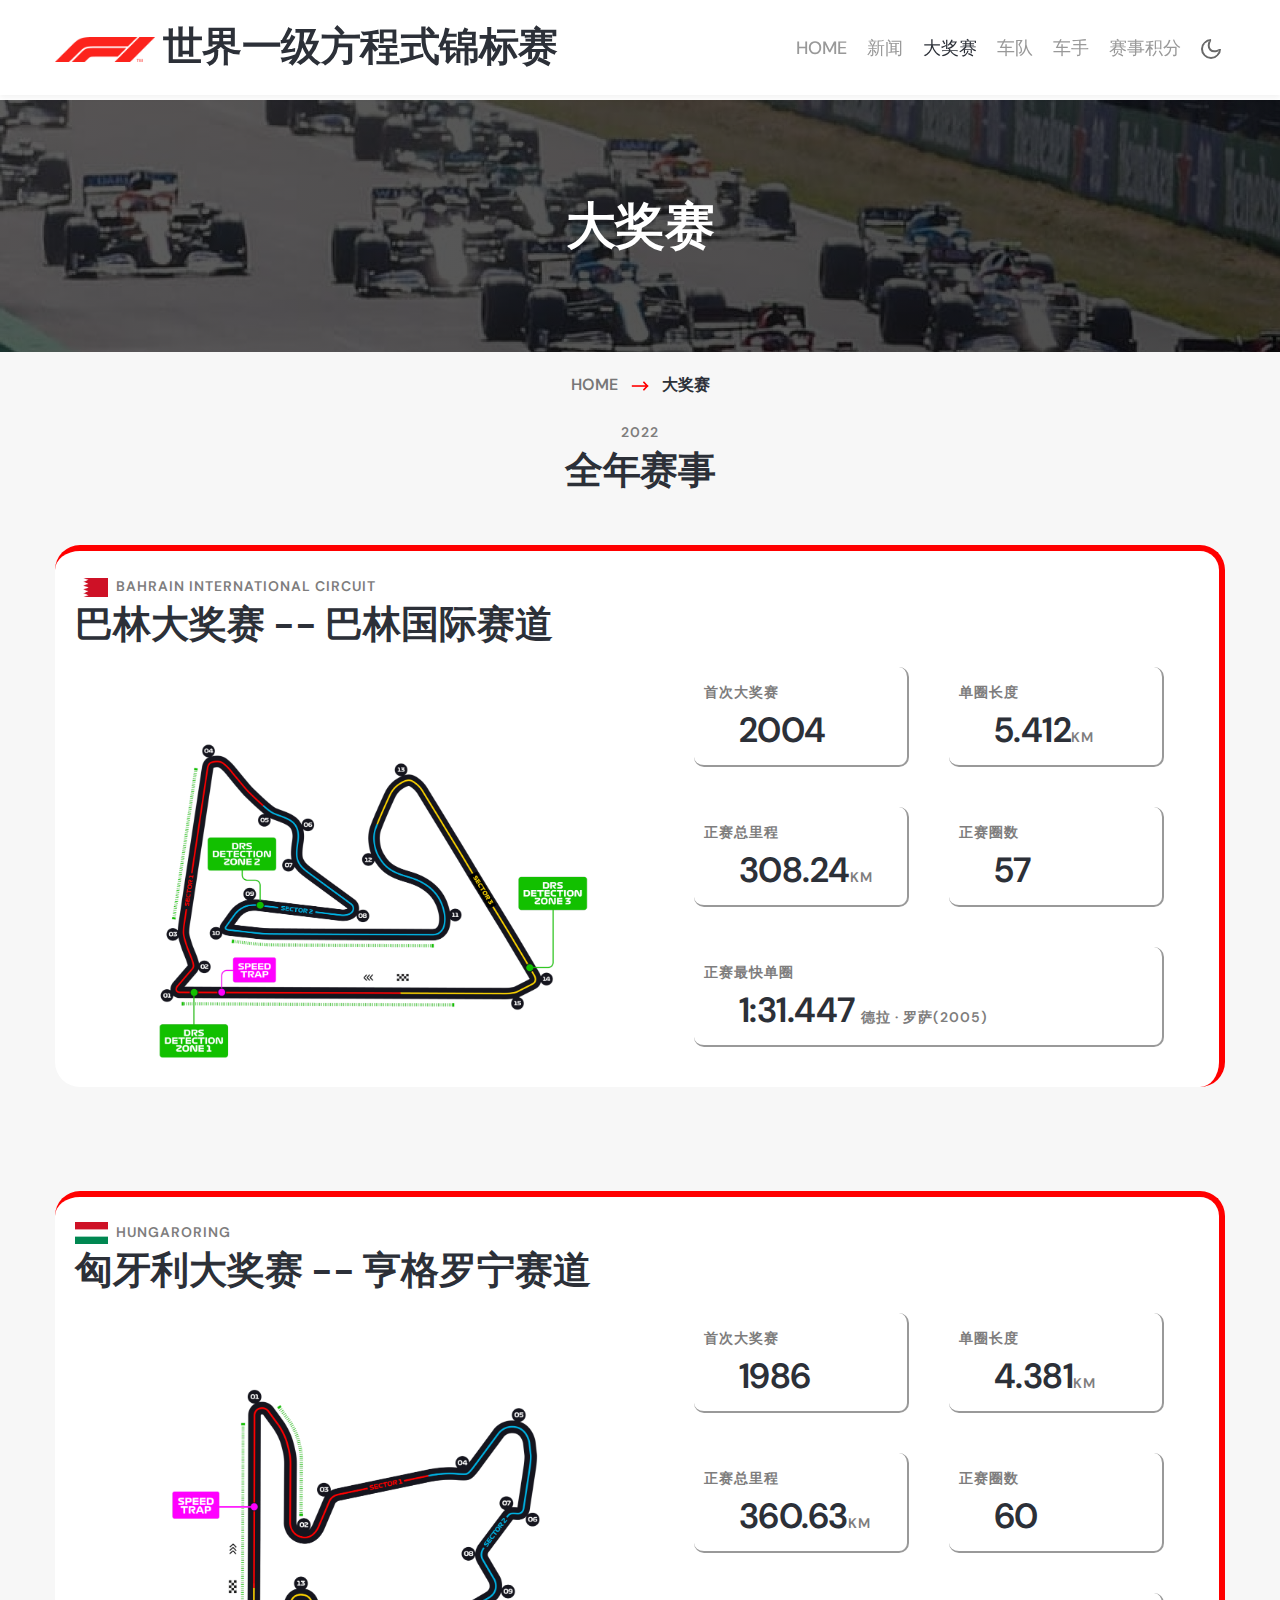
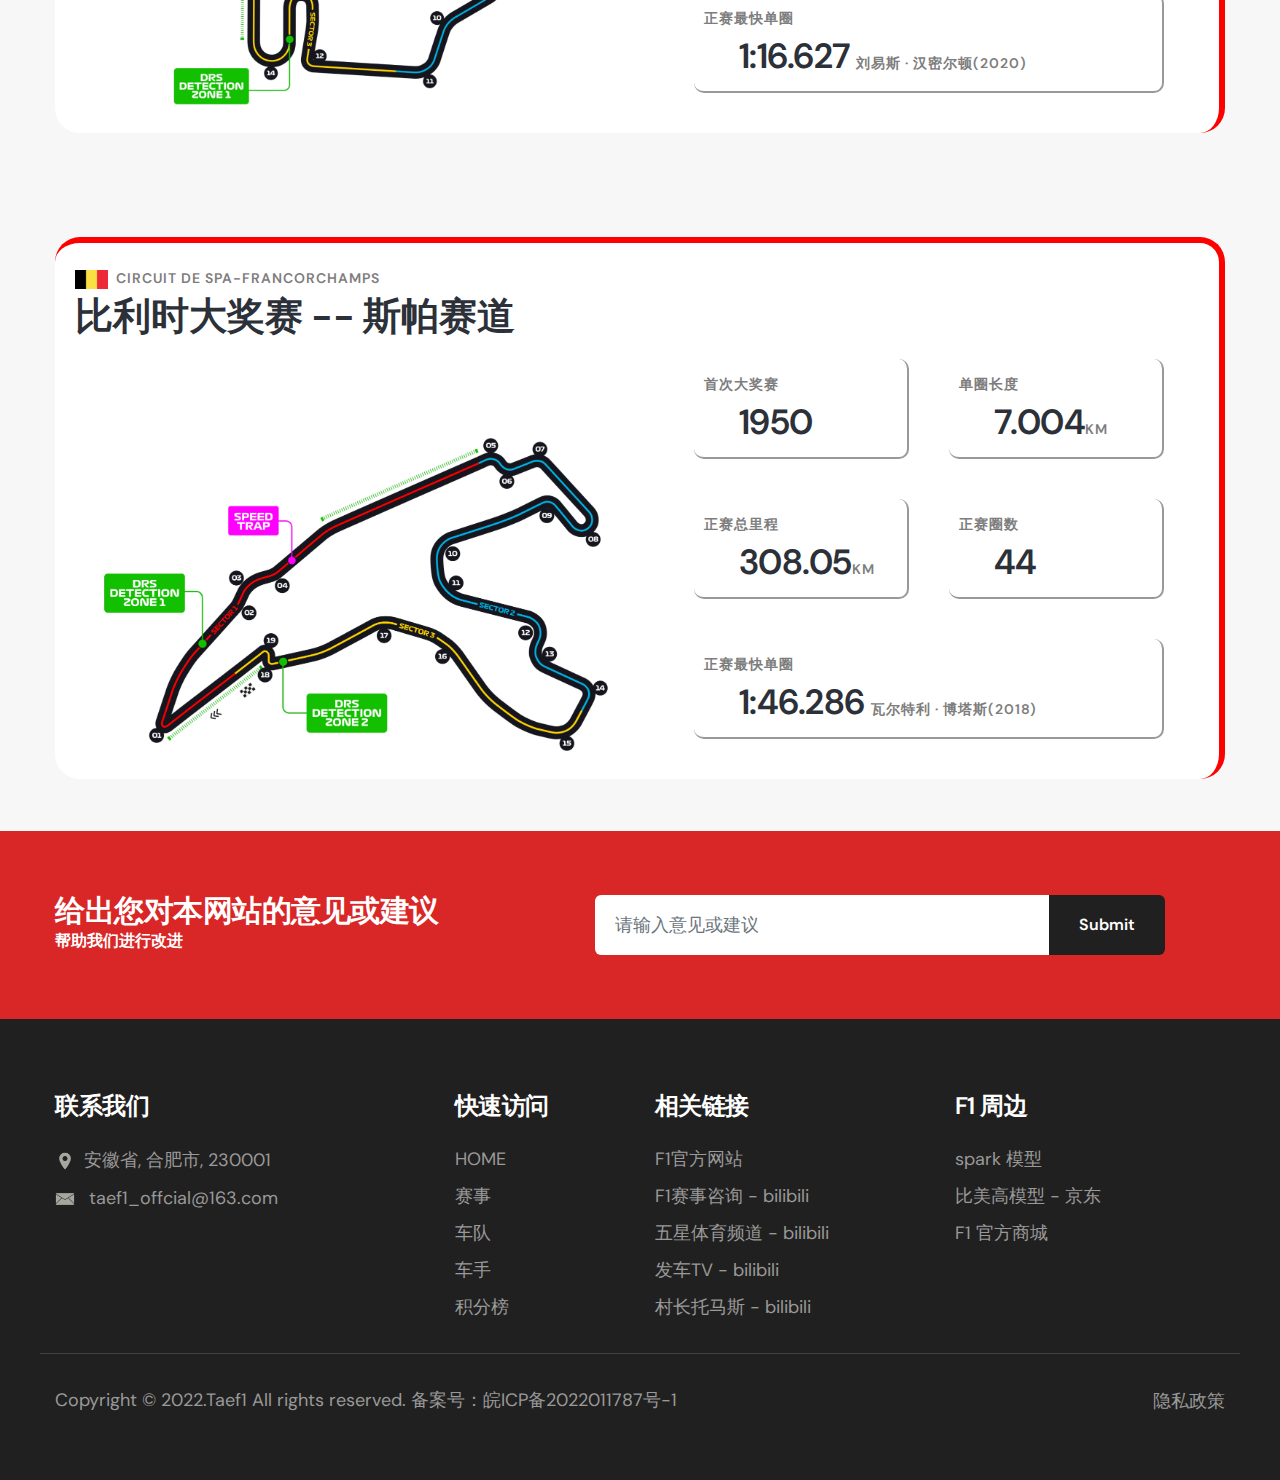
==== commit 9740ef49: "Add all news and hungary grid's result." ====
--- a/html/about.html
+++ b/html/about.html
@@ -6,7 +6,7 @@
     <meta charset="utf-8">
     <meta name="viewport" content="width=device-width, initial-scale=1, shrink-to-fit=no">
 
-    <title>大奖赛</title>
+    <title>taef1 -- 大奖赛</title>
 
     <!-- Google fonts -->
     <link href="https://fonts.googleapis.com/css2?family=DM+Sans:wght@400;700&display=swap" rel="stylesheet">
@@ -90,12 +90,17 @@
         <div class="container">
             <ul class="breadcrumbs-custom-path">
                 <li><a href="index.html">HOME</a></li>
+                <li>
+                    &ensp;<img src="assets/images/arrow.png" alt="arr"
+                               class="img-fluid" width="20" height="20" />
+                </li>
                 <li class="active">
-                    &ensp;<img src="assets/images/arrow.png" alt="arr"
-                               class="img-fluid" width="20" height="20" />&ensp;&ensp;大奖赛
+                    &ensp;大奖赛
                 </li>
             </ul>
         </div>
+        <h6 class="title-small text-center">2022</h6>
+        <h3 class="title-big mb-md-0 mb-4 text-center">全年赛事</h3>
     </section>
     <!--巴林大奖赛-->
     <section class="w3l-bottom-grids-6 py-1" id="bah">
@@ -107,9 +112,9 @@
                              class="img-fluid"
                              width="33" height="30">&ensp;Bahrain International Circuit
                     </h6>
-                    <h3 class="title-big">
+                    <a class="title-big" href="#">
                         巴林大奖赛 -- 巴林国际赛道
-                    </h3>
+                    </a>
                     <div class="midd-w3 py-0">
                         <div class="container py-lg-0 py-md-3">
                             <div class="row">
@@ -171,9 +176,9 @@
                              class="img-fluid"
                              width="33" height="30">&ensp;Hungaroring
                     </h6>
-                    <h3 class="title-big">
+                    <a class="title-big" href="grids/hungrid1.html">
                         匈牙利大奖赛 -- 亨格罗宁赛道
-                    </h3>
+                    </a>
                     <div class="midd-w3 py-0">
                         <div class="container py-lg-0 py-md-3">
                             <div class="row">
@@ -235,9 +240,9 @@
                              class="img-fluid"
                              width="33" height="30">&ensp;Circuit de Spa-Francorchamps
                     </h6>
-                    <h3 class="title-big">
+                    <a class="title-big">
                         比利时大奖赛 -- 斯帕赛道
-                    </h3>
+                    </a>
                     <div class="midd-w3 py-0">
                         <div class="container py-lg-0 py-md-3">
                             <div class="row">
@@ -322,7 +327,7 @@
                                     <img src="assets/images/location.png" width="20" height="20">&ensp;安徽省, 合肥市, 230001
                                 </p>
                             </li>
-                            <li><p><img src="assets/images/call.png" width="20" height="20">&ensp;+(86) 166 5511 6657</p></li>
+                            <!--<li><p><img src="assets/images/call.png" width="20" height="20">&ensp;</p></li>-->
                             <li>
                                 <p>
                                     <img src="assets/images/mail.png" width="20" height="20">
@@ -365,30 +370,21 @@
                     </div>
 
                     <div class="col-lg-3 col-md-6 footer-list-29 footer-3 mt-4">
-                        <div class="properties">
-                            <h6 class="footer-title-29">加入我们</h6>
-                            <ul>
-                                <li>
-                                    <p>前端工程师</p>
-                                </li>
-                                <li>
-                                    <p>Web工程师</p>
-                                </li>
-                                <li>
-                                    <p>文字编辑</p>
-                                </li>
-                                <li>
-                                    <p>新闻翻译</p>
-                                </li>
-                                <li>
-                                    <p>运营维护</p>
-                                </li>
-                            </ul>
-                        </div>
+
+                        <h6 class="footer-title-29">F1 周边</h6>
+                        <ul>
+                            <li><a href="https://www.sparkmodel.com" target="_blank">spark 模型</a></li>
+                            <li>
+                                <a href="https://mall.jd.com/index-194822.html" target="_blank">比美高模型 - 京东</a>
+                            </li>
+                            <li>
+                                <a href="https://f1store4.formula1.com" target="_blank">F1 官方商城</a>
+                            </li>
+                        </ul>
                     </div>
                 </div>
                 <div class="row bottom-copies">
-                    <p class="copy-footer-29 col-lg-8">Copyright &copy; 2022.Taef1 All rights reserved.</p>
+                    <p class="copy-footer-29 col-lg-8">Copyright &copy; 2022.Taef1 All rights reserved. 备案号：皖ICP备2022011787号-1</p>
                     <ul class="list-btm-29 col-lg-4">
                         <li><a href="#link">隐私政策</a></li>
                     </ul>
@@ -417,8 +413,7 @@
             function topFunction() {
                 document.body.scrollTop = 0;
                 document.documentElement.scrollTop = 0;
-            }
-        </script>
+            }</script>
         <!-- /move top -->
     </section>
     <!-- // footer -->
--- a/html/assets/css/style-starter.css
+++ b/html/assets/css/style-starter.css
@@ -14256,6 +14256,18 @@
     font-size: 38px;
     line-height: 46px;
     font-weight: 600;
+    color: var(--heading-color);
+}
+
+a.title-big {
+    font-size: 38px;
+    line-height: 46px;
+    font-weight: 600;
+    color: var(--heading-color);
+}
+
+a.title-big:hover {
+    color: var(--primary-color);
 }
 
 .title-points {
@@ -17328,7 +17340,7 @@
     border-radius: 25px;
     border-bottom-style: none;
     border-left-style: none;
-
+    background-color: var(--bg-color);
 }
 
 .grid-pday {
@@ -17460,7 +17472,7 @@
     border-radius: 12px;
 }
 
-@media only screen and (min-width: 1000px) {
+@media only screen and (max-width: 1000px) {
     .points {
         display: -webkit-flex;
         display: flex;
@@ -17490,4 +17502,113 @@
     margin-bottom: 25px;
     margin-left: auto;
     margin-right: auto;
-}+}
+
+div.centerpag {
+    text-align: center;
+}
+
+ul.pagination {
+    font-family: SimHei;
+    font-size: 14px;
+    display: inline-block;
+    padding: 20px;
+}
+
+    ul.pagination li {
+        display: inline;
+    }
+
+        ul.pagination li a {
+            color: #999;
+            padding: 8px 16px;
+            text-decoration: none;
+            transition: background-color .3s;
+            border-radius: 5px;
+            border: 1px solid #999;
+            width: 200px;
+        }
+
+            ul.pagination li a.active {
+                background-color: #FF0000;
+                color: white;
+                border-radius: 5px;
+                border: 1px solid #00000000;
+                width: 20px;
+            }
+
+ul.pagination li a:hover:not(.active) {
+    background-color: #ddd;
+}
+
+#customers {
+    font-family: "Trebuchet MS", Arial, Helvetica, sans-serif;
+    width: 80%;
+    border-collapse: collapse;
+    margin: auto;
+}
+
+    #customers td, #customers th {
+        font-size: 1em;
+        padding: 15px 7px 14px 7px;
+    }
+
+    #customers th {
+        font-size: 1.1em;
+        text-align: left;
+        padding-top: 10px;
+        padding-bottom: 10px;
+        background-color: #00000000;
+    }
+
+    #customers tr.alt td {
+        background-color: var(--bg-color);
+    }
+
+@media only screen and (max-width: 1000px) {
+    #customers {
+        font-family: "Trebuchet MS", Arial, Helvetica, sans-serif;
+        width: 100%;
+        border-collapse: collapse;
+        margin: auto;
+    }
+
+        #customers td, #customers th {
+            font-size: 1em;
+            padding: 15px 7px 14px 7px;
+        }
+
+        #customers th {
+            font-size: 1.1em;
+            text-align: left;
+            padding-top: 10px;
+            padding-bottom: 10px;
+            background-color: #00000000;
+        }
+
+        #customers tr.alt td {
+            background-color: var(--bg-color);
+        }
+}
+
+.title-table {
+    color: var(--heading-color);
+    margin-top: 1px;
+    display: block;
+    font-weight: 600;
+    line-height: 1.2;
+    margin-bottom: 10px;
+    font-size: 17px;
+}
+.table-small {
+    font-family: "Trebuchet MS", Arial, Helvetica, sans-serif;
+    color: var(--heading-color);
+    margin-top: 5px;
+    display: block;
+    font-weight: 600;
+    line-height: 1.2;
+    margin-bottom: 5px;
+    font-size: 15px;
+    margin-right: 130px;
+}
+
